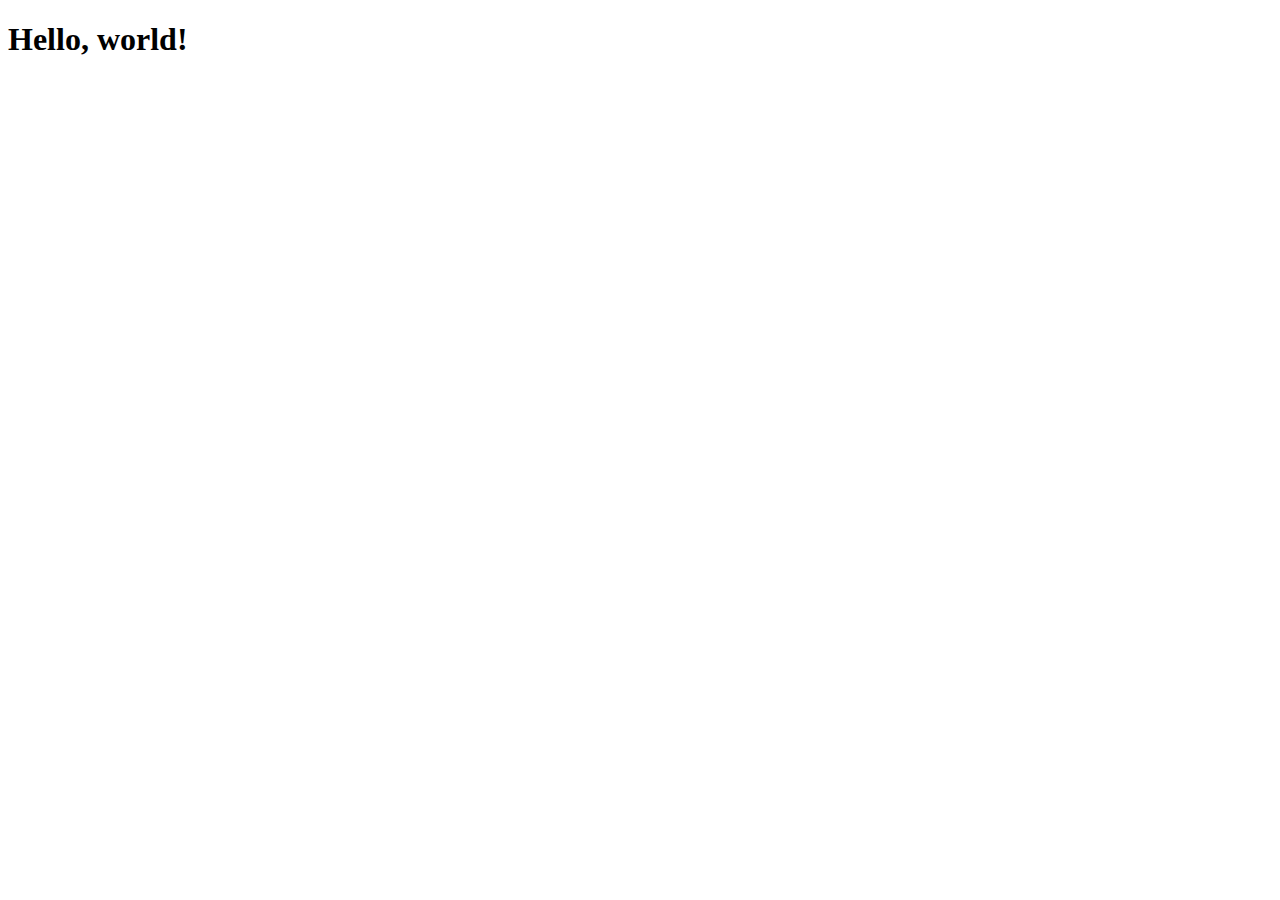
==== index.html @ 9fa7d1d2 "First Commit" ====
<!doctype html>
<html lang="en">
  <head>
    <!-- Required meta tags -->
    <meta charset="utf-8">
    <meta name="viewport" content="width=device-width, initial-scale=1">

    <!-- Bootstrap CSS -->
    <link href="https://cdn.jsdelivr.net/npm/bootstrap@5.1.3/dist/css/bootstrap.min.css" rel="stylesheet" integrity="sha384-1BmE4kWBq78iYhFldvKuhfTAU6auU8tT94WrHftjDbrCEXSU1oBoqyl2QvZ6jIW3" crossorigin="anonymous">

    <title>Hello, world!</title>
  </head>
  <body>
    <h1>Hello, world!</h1>

    <!-- Optional JavaScript; choose one of the two! -->

    <!-- Option 1: Bootstrap Bundle with Popper -->
    <script src="https://cdn.jsdelivr.net/npm/bootstrap@5.1.3/dist/js/bootstrap.bundle.min.js" integrity="sha384-ka7Sk0Gln4gmtz2MlQnikT1wXgYsOg+OMhuP+IlRH9sENBO0LRn5q+8nbTov4+1p" crossorigin="anonymous"></script>
  </body>
</html>
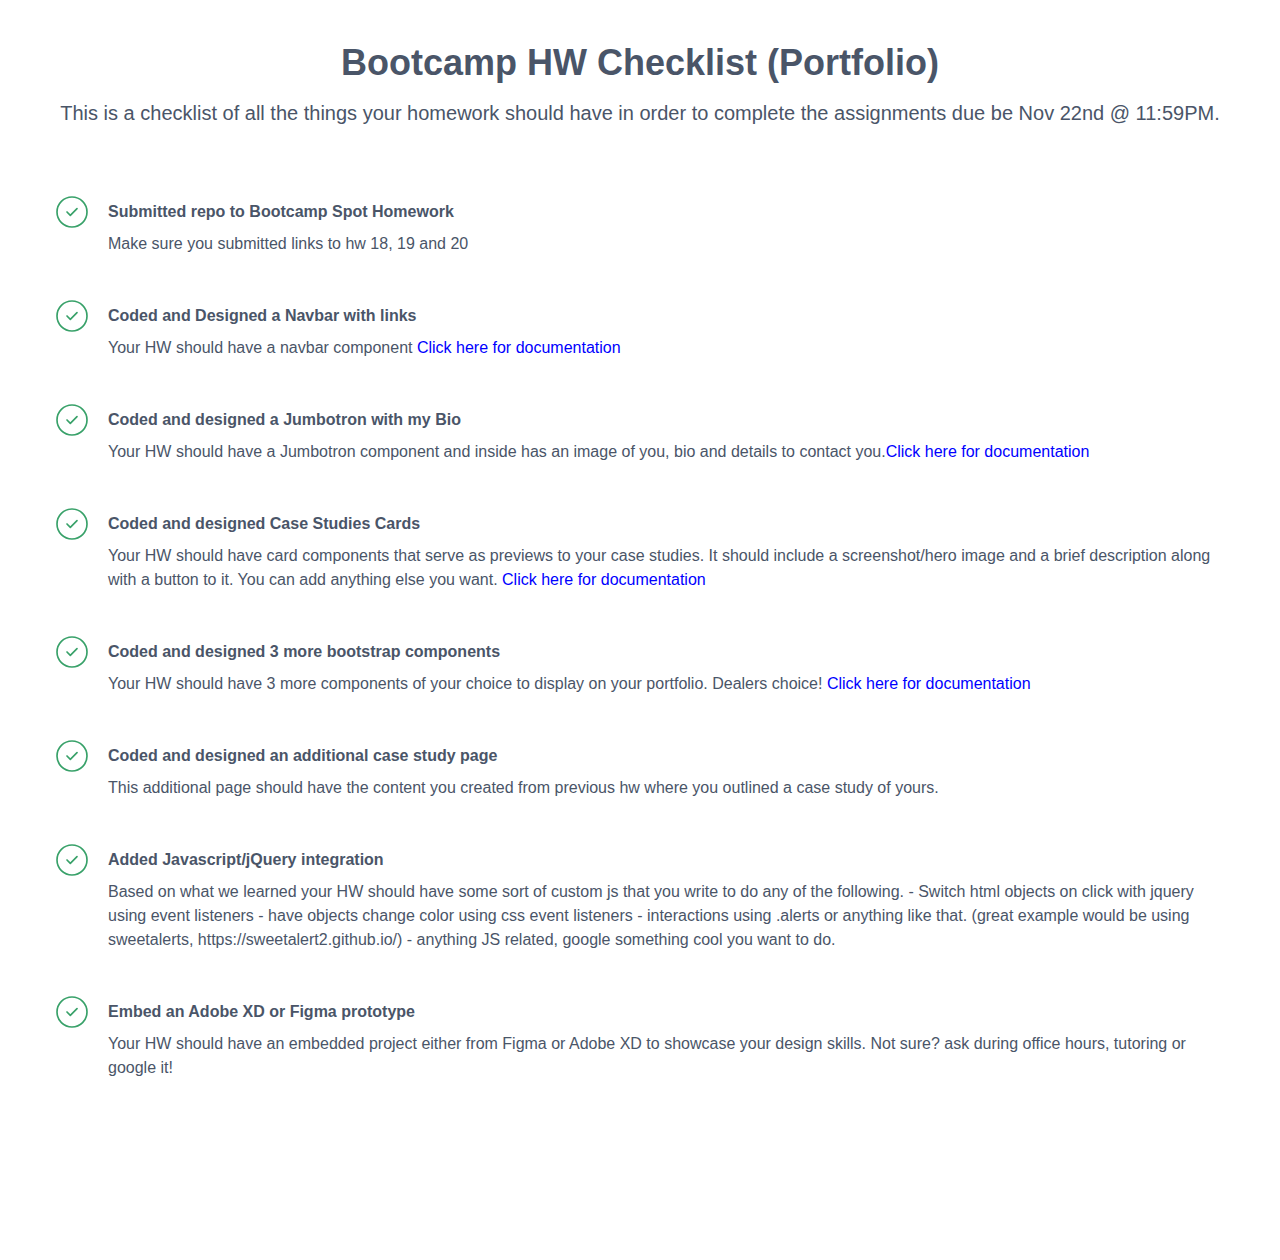
==== commit e6812a65: "added index for pages" ====
--- a/index.html
+++ b/index.html
@@ -1,21 +1,88 @@
-<!doctype html>
-<html lang="en">
-  <head>
-    <!-- Required meta tags -->
-    <meta charset="utf-8">
-    <meta name="viewport" content="width=device-width, initial-scale=1">
+<!DOCTYPE html>
+          <html lang="en">
+          <head>
+              <meta charset="utf-8">
+              <meta http-equiv="X-UA-Compatible" content="IE=edge">
+              <meta name="viewport" content="width=device-width, initial-scale=1">
 
-    <!-- Bootstrap CSS -->
-    <link href="https://cdn.jsdelivr.net/npm/bootstrap@5.1.3/dist/css/bootstrap.min.css" rel="stylesheet" integrity="sha384-1BmE4kWBq78iYhFldvKuhfTAU6auU8tT94WrHftjDbrCEXSU1oBoqyl2QvZ6jIW3" crossorigin="anonymous">
+              <title>Check List</title>
 
-    <title>Hello, world!</title>
-  </head>
-  <body>
-    <h1>Hello, world!</h1>
+              <!-- Styles -->
+              <style>
+              .custom-label input:checked+svg[data-v-4a88cc40],.custom-label input:checked+svg[data-v-7f64a58b],.custom-label input:checked+svg[data-v-179f8e9e],.custom-label input:checked+svg[data-v-69152ee1]{display:block!important}html{height:100%}body{min-height:100%;padding:0;position:relative}body:after{content:"";display:block}#app{font-family:Avenir,Helvetica,Arial,sans-serif;-webkit-font-smoothing:antialiased;-moz-osx-font-smoothing:grayscale;color:#2c3e50}.moving-card{opacity:.5;background:#f7fafc;border:1px solid #4299e1}.toggle__dot{top:-.25rem;left:-.25rem;transition:all .3s ease-in-out}input:checked~.toggle__dot{transform:translateX(100%);background-color:#47bb78}
 
-    <!-- Optional JavaScript; choose one of the two! -->
+/*! normalize.css v8.0.1 | MIT License | github.com/necolas/normalize.css */html{line-height:1.15;-webkit-text-size-adjust:100%}body{margin:0}a{background-color:transparent}strong{font-weight:bolder}button,input,textarea{font-family:inherit;font-size:100%;line-height:1.15;margin:0}button,input{overflow:visible}button{text-transform:none}[type=button],button{-webkit-appearance:button}[type=button]::-moz-focus-inner,button::-moz-focus-inner{border-style:none;padding:0}[type=button]:-moz-focusring,button:-moz-focusring{outline:1px dotted ButtonText}textarea{overflow:auto}[type=checkbox]{box-sizing:border-box;padding:0}[hidden],template{display:none}p{margin:0}button{background-color:transparent;background-image:none;padding:0}button:focus{outline:1px dotted;outline:5px auto -webkit-focus-ring-color}ul{list-style:none;margin:0;padding:0}html{font-family:system-ui,-apple-system,BlinkMacSystemFont,Segoe UI,Roboto,Helvetica Neue,Arial,Noto Sans,sans-serif,Apple Color Emoji,Segoe UI Emoji,Segoe UI Symbol,Noto Color Emoji;line-height:1.5}*,:after,:before{box-sizing:border-box;border-width:0;border-style:solid;border-color:#e2e8f0}textarea{resize:vertical}input::placeholder,textarea::placeholder{color:#a0aec0}button{cursor:pointer}a{color:inherit;text-decoration:inherit}button,input,textarea{padding:0;line-height:inherit;color:inherit}svg{display:block;vertical-align:middle}.container{width:100%}@media (min-width:640px){.container{max-width:640px}}@media (min-width:768px){.container{max-width:768px}}@media (min-width:1024px){.container{max-width:1024px}}@media (min-width:1280px){.container{max-width:1280px}}.bg-white{background-color:#fff}.bg-gray-100{background-color:#f7fafc}.bg-gray-400{background-color:#cbd5e0}.bg-red-100{background-color:#fff5f5}.bg-green-500{background-color:#48bb78}.hover\:bg-white:hover{background-color:#fff}.border-gray-400{border-color:#cbd5e0}.border-red-400{border-color:#fc8181}.border-green-500{border-color:#48bb78}.rounded-lg{border-radius:.5rem}.rounded-full{border-radius:9999px}.border-2{border-width:2px}.border{border-width:1px}.cursor-pointer{cursor:pointer}.cursor-move{cursor:move}.block{display:block}.inline-block{display:inline-block}.flex{display:flex}.hidden{display:none}.flex-col{flex-direction:column}.items-start{align-items:flex-start}.items-center{align-items:center}.self-start{align-self:flex-start}.self-center{align-self:center}.justify-end{justify-content:flex-end}.justify-center{justify-content:center}.justify-between{justify-content:space-between}.flex-1{flex:1 1 0%}.font-medium{font-weight:500}.font-semibold{font-weight:600}.h-4{height:1rem}.h-6{height:1.5rem}.h-screen{height:100vh}.text-sm{font-size:.875rem}.text-xl{font-size:1.25rem}.text-2xl{font-size:1.5rem}.text-3xl{font-size:1.875rem}.text-5xl{font-size:3rem}.leading-none{line-height:1}.m-1{margin:.25rem}.mx-1{margin-left:.25rem;margin-right:.25rem}.mx-2{margin-left:.5rem;margin-right:.5rem}.my-20{margin-top:5rem;margin-bottom:5rem}.mx-auto{margin-left:auto;margin-right:auto}.mt-0{margin-top:0}.mt-2{margin-top:.5rem}.mr-2{margin-right:.5rem}.mb-2{margin-bottom:.5rem}.ml-2{margin-left:.5rem}.mr-4{margin-right:1rem}.mt-5{margin-top:1.25rem}.mr-5{margin-right:1.25rem}.mb-5{margin-bottom:1.25rem}.ml-5{margin-left:1.25rem}.mb-6{margin-bottom:1.5rem}.mt-8{margin-top:2rem}.mb-8{margin-bottom:2rem}.mt-10{margin-top:2.5rem}.mt-20{margin-top:5rem}.-ml-1{margin-left:-.25rem}.p-1{padding:.25rem}.p-2{padding:.5rem}.p-3{padding:.75rem}.p-4{padding:1rem}.p-5{padding:1.25rem}.px-4{padding-left:1rem;padding-right:1rem}.py-5{padding-top:1.25rem;padding-bottom:1.25rem}.px-6{padding-left:1.5rem;padding-right:1.5rem}.pt-2{padding-top:.5rem}.pb-40{padding-bottom:10rem}.pointer-events-none{pointer-events:none}.absolute{position:absolute}.relative{position:relative}.bottom-0{bottom:0}.left-0{left:0}.shadow{box-shadow:0 1px 3px 0 rgba(0,0,0,.1),0 1px 2px 0 rgba(0,0,0,.06)}.shadow-inner{box-shadow:inset 0 2px 4px 0 rgba(0,0,0,.06)}.text-center{text-align:center}.text-white{color:#fff}.text-gray-500{color:#a0aec0}.text-gray-600{color:#718096}.text-gray-700{color:#4a5568}.text-red-400{color:#fc8181}.text-red-500{color:#f56565}.text-red-600{color:#e53e3e}.text-green-600{color:#38a169}.text-green-700{color:#2f855a}.hover\:text-green-500:hover{color:#48bb78}.underline{text-decoration:underline}.antialiased{-webkit-font-smoothing:antialiased;-moz-osx-font-smoothing:grayscale}.select-none{user-select:none}.w-4{width:1rem}.w-6{width:1.5rem}.w-8{width:2rem}.w-10{width:2.5rem}.w-full{width:100%}.transform{--transform-translate-x:0;--transform-translate-y:0;--transform-rotate:0;--transform-skew-x:0;--transform-skew-y:0;--transform-scale-x:1;--transform-scale-y:1;transform:translateX(var(--transform-translate-x)) translateY(var(--transform-translate-y)) rotate(var(--transform-rotate)) skewX(var(--transform-skew-x)) skewY(var(--transform-skew-y)) scaleX(var(--transform-scale-x)) scaleY(var(--transform-scale-y))}.transition{transition-property:background-color,border-color,color,fill,stroke,opacity,box-shadow,transform}.ease-in-out{transition-timing-function:cubic-bezier(.4,0,.2,1)}@media (min-width:768px){.md\:text-xl{font-size:1.25rem}.md\:text-4xl{font-size:2.25rem}.md\:mb-6{margin-bottom:1.5rem}.md\:px-8{padding-left:2rem;padding-right:2rem}}
+        #rootapp {
+                  font-family: Avenir, Helvetica, Arial, sans-serif;
+                  -webkit-font-smoothing: antialiased;
+                  -moz-osx-font-smoothing: grayscale;
+                  color: #2c3e50;
+                  line-height: 1.5;
+              }
+        </style>
+          </head>
+          <body class="antialiased leading-none">
+          <div id="rootapp">
+              <div class="container flex flex-col justify-between px-4 pb-40 mx-auto md:px-8">
+                  <div class="flex flex-col flex-1"><div data-v-60d9310b="" class="flex justify-between py-5 rounded-lg md:mb-6" style=""><div data-v-60d9310b="" class="flex flex-1 pt-2"><div data-v-60d9310b="" class="flex flex-col flex-1"><p data-v-60d9310b="" class="mt-2 text-2xl font-semibold text-center text-gray-700 md:text-4xl"> Bootcamp HW Checklist (Portfolio) </p><!----><div data-v-60d9310b="" class="mt-2 font-medium text-center text-gray-700 md:text-xl"> This is a checklist of all the things your homework should have in order to complete the assignments due be Nov 22nd @ 11:59PM. </div><!----></div></div></div><ul><li data-v-af826af0="" class="flex justify-between p-5 rounded-lg"><div data-v-af826af0="" class="flex flex-1"><svg data-v-af826af0="" fill="none" stroke-linecap="round" stroke-linejoin="round" stroke-width="1" stroke="currentColor" viewBox="0 0 24 24" onclick="change2Inactive(this)" class="self-start w-10 mr-4 text-green-600 cursor-pointer"> &gt; <path data-v-af826af0="" d="M9 12l2 2 4-4m6 2a9 9 0 11-18 0 9 9 0 0118 0z"></path></svg><svg data-v-af826af0="" viewBox="0 0 20 20" fill="currentColor" onclick="change2Active(this)" class="self-start w-10 mr-4 text-green-600 cursor-pointer hidden" > &gt; <path data-v-af826af0="" fill-rule="evenodd" d="M10 18a8 8 0 100-16 8 8 0 000 16zm3.707-9.293a1 1 0 00-1.414-1.414L9 10.586 7.707 9.293a1 1 0 00-1.414 1.414l2 2a1 1 0 001.414 0l4-4z" clip-rule="evenodd"></path></svg><div data-v-af826af0="" class="flex flex-col flex-1"><p data-v-af826af0="" class="mt-2 font-semibold text-gray-700"> Submitted repo to Bootcamp Spot Homework </p><div data-v-af826af0="" class="mt-2 text-gray-700">Make sure you submitted links to hw 18, 19 and 20</div></div></div></li><li data-v-af826af0="" class="flex justify-between p-5 rounded-lg"><div data-v-af826af0="" class="flex flex-1"><svg data-v-af826af0="" fill="none" stroke-linecap="round" stroke-linejoin="round" stroke-width="1" stroke="currentColor" viewBox="0 0 24 24" onclick="change2Inactive(this)" class="self-start w-10 mr-4 text-green-600 cursor-pointer"> &gt; <path data-v-af826af0="" d="M9 12l2 2 4-4m6 2a9 9 0 11-18 0 9 9 0 0118 0z"></path></svg><svg data-v-af826af0="" viewBox="0 0 20 20" fill="currentColor" onclick="change2Active(this)" class="self-start w-10 mr-4 text-green-600 cursor-pointer hidden" > &gt; <path data-v-af826af0="" fill-rule="evenodd" d="M10 18a8 8 0 100-16 8 8 0 000 16zm3.707-9.293a1 1 0 00-1.414-1.414L9 10.586 7.707 9.293a1 1 0 00-1.414 1.414l2 2a1 1 0 001.414 0l4-4z" clip-rule="evenodd"></path></svg><div data-v-af826af0="" class="flex flex-col flex-1"><p data-v-af826af0="" class="mt-2 font-semibold text-gray-700"> Coded and Designed a Navbar with links </p><div data-v-af826af0="" class="mt-2 text-gray-700">Your HW should have a navbar component 
+<a style="color: blue;" href="https://getbootstrap.com/docs/5.1/components/navbar/">Click here for documentation</a></div></div></div></li><li data-v-af826af0="" class="flex justify-between p-5 rounded-lg"><div data-v-af826af0="" class="flex flex-1"><svg data-v-af826af0="" fill="none" stroke-linecap="round" stroke-linejoin="round" stroke-width="1" stroke="currentColor" viewBox="0 0 24 24" onclick="change2Inactive(this)" class="self-start w-10 mr-4 text-green-600 cursor-pointer"> &gt; <path data-v-af826af0="" d="M9 12l2 2 4-4m6 2a9 9 0 11-18 0 9 9 0 0118 0z"></path></svg><svg data-v-af826af0="" viewBox="0 0 20 20" fill="currentColor" onclick="change2Active(this)" class="self-start w-10 mr-4 text-green-600 cursor-pointer hidden" > &gt; <path data-v-af826af0="" fill-rule="evenodd" d="M10 18a8 8 0 100-16 8 8 0 000 16zm3.707-9.293a1 1 0 00-1.414-1.414L9 10.586 7.707 9.293a1 1 0 00-1.414 1.414l2 2a1 1 0 001.414 0l4-4z" clip-rule="evenodd"></path></svg><div data-v-af826af0="" class="flex flex-col flex-1"><p data-v-af826af0="" class="mt-2 font-semibold text-gray-700"> Coded and designed a Jumbotron with my Bio </p><div data-v-af826af0="" class="mt-2 text-gray-700">Your HW should have a Jumbotron component and inside has an image of you, bio and details to contact you.<a style="color: blue;" href="https://www.w3schools.com/bootstrap5/bootstrap_jumbotron.php">Click here for documentation</a> </div></div></div></li><li data-v-af826af0="" class="flex justify-between p-5 rounded-lg"><div data-v-af826af0="" class="flex flex-1"><svg data-v-af826af0="" fill="none" stroke-linecap="round" stroke-linejoin="round" stroke-width="1" stroke="currentColor" viewBox="0 0 24 24" onclick="change2Inactive(this)" class="self-start w-10 mr-4 text-green-600 cursor-pointer"> &gt; <path data-v-af826af0="" d="M9 12l2 2 4-4m6 2a9 9 0 11-18 0 9 9 0 0118 0z"></path></svg><svg data-v-af826af0="" viewBox="0 0 20 20" fill="currentColor" onclick="change2Active(this)" class="self-start w-10 mr-4 text-green-600 cursor-pointer hidden" > &gt; <path data-v-af826af0="" fill-rule="evenodd" d="M10 18a8 8 0 100-16 8 8 0 000 16zm3.707-9.293a1 1 0 00-1.414-1.414L9 10.586 7.707 9.293a1 1 0 00-1.414 1.414l2 2a1 1 0 001.414 0l4-4z" clip-rule="evenodd"></path></svg><div data-v-af826af0="" class="flex flex-col flex-1"><p data-v-af826af0="" class="mt-2 font-semibold text-gray-700"> Coded and designed Case Studies Cards </p><div data-v-af826af0="" class="mt-2 text-gray-700">Your HW should have card components that serve as previews to your case studies. It should include a screenshot/hero image and a brief description along with a button to it. You can add anything else you want. <a style="color: blue;" href="https://getbootstrap.com/docs/5.1/components/card/navbar/">Click here for documentation</a></div></div></div></li><li data-v-af826af0="" class="flex justify-between p-5 rounded-lg"><div data-v-af826af0="" class="flex flex-1"><svg data-v-af826af0="" fill="none" stroke-linecap="round" stroke-linejoin="round" stroke-width="1" stroke="currentColor" viewBox="0 0 24 24" onclick="change2Inactive(this)" class="self-start w-10 mr-4 text-green-600 cursor-pointer"> &gt; <path data-v-af826af0="" d="M9 12l2 2 4-4m6 2a9 9 0 11-18 0 9 9 0 0118 0z"></path></svg><svg data-v-af826af0="" viewBox="0 0 20 20" fill="currentColor" onclick="change2Active(this)" class="self-start w-10 mr-4 text-green-600 cursor-pointer hidden" > &gt; <path data-v-af826af0="" fill-rule="evenodd" d="M10 18a8 8 0 100-16 8 8 0 000 16zm3.707-9.293a1 1 0 00-1.414-1.414L9 10.586 7.707 9.293a1 1 0 00-1.414 1.414l2 2a1 1 0 001.414 0l4-4z" clip-rule="evenodd"></path></svg><div data-v-af826af0="" class="flex flex-col flex-1"><p data-v-af826af0="" class="mt-2 font-semibold text-gray-700"> Coded and designed 3 more bootstrap components </p><div data-v-af826af0="" class="mt-2 text-gray-700">Your HW should have 3 more components of your choice to display on your portfolio. Dealers choice! <a style="color: blue;" href="https://getbootstrap.com/docs/5.1/getting-started/introduction/">Click here for documentation</a></div></div></div></li><li data-v-af826af0="" class="flex justify-between p-5 rounded-lg"><div data-v-af826af0="" class="flex flex-1"><svg data-v-af826af0="" fill="none" stroke-linecap="round" stroke-linejoin="round" stroke-width="1" stroke="currentColor" viewBox="0 0 24 24" onclick="change2Inactive(this)" class="self-start w-10 mr-4 text-green-600 cursor-pointer"> &gt; <path data-v-af826af0="" d="M9 12l2 2 4-4m6 2a9 9 0 11-18 0 9 9 0 0118 0z"></path></svg><svg data-v-af826af0="" viewBox="0 0 20 20" fill="currentColor" onclick="change2Active(this)" class="self-start w-10 mr-4 text-green-600 cursor-pointer hidden" > &gt; <path data-v-af826af0="" fill-rule="evenodd" d="M10 18a8 8 0 100-16 8 8 0 000 16zm3.707-9.293a1 1 0 00-1.414-1.414L9 10.586 7.707 9.293a1 1 0 00-1.414 1.414l2 2a1 1 0 001.414 0l4-4z" clip-rule="evenodd"></path></svg><div data-v-af826af0="" class="flex flex-col flex-1"><p data-v-af826af0="" class="mt-2 font-semibold text-gray-700"> Coded and designed an additional case study page </p><div data-v-af826af0="" class="mt-2 text-gray-700">This additional page should have the content you created from previous hw where you outlined a case study of yours.</div></div></div></li><li data-v-af826af0="" class="flex justify-between p-5 rounded-lg"><div data-v-af826af0="" class="flex flex-1"><svg data-v-af826af0="" fill="none" stroke-linecap="round" stroke-linejoin="round" stroke-width="1" stroke="currentColor" viewBox="0 0 24 24" onclick="change2Inactive(this)" class="self-start w-10 mr-4 text-green-600 cursor-pointer"> &gt; <path data-v-af826af0="" d="M9 12l2 2 4-4m6 2a9 9 0 11-18 0 9 9 0 0118 0z"></path></svg><svg data-v-af826af0="" viewBox="0 0 20 20" fill="currentColor" onclick="change2Active(this)" class="self-start w-10 mr-4 text-green-600 cursor-pointer hidden" > &gt; <path data-v-af826af0="" fill-rule="evenodd" d="M10 18a8 8 0 100-16 8 8 0 000 16zm3.707-9.293a1 1 0 00-1.414-1.414L9 10.586 7.707 9.293a1 1 0 00-1.414 1.414l2 2a1 1 0 001.414 0l4-4z" clip-rule="evenodd"></path></svg><div data-v-af826af0="" class="flex flex-col flex-1"><p data-v-af826af0="" class="mt-2 font-semibold text-gray-700"> Added Javascript/jQuery integration </p><div data-v-af826af0="" class="mt-2 text-gray-700">Based on what we learned your HW should have some sort of custom js that you write to do any of the following.
+- Switch html objects on click with jquery using event listeners
+- have objects change color using css event listeners
+- interactions using .alerts or anything like that. (great example would be using sweetalerts, https://sweetalert2.github.io/) 
+- anything JS related, google something cool you want to do.</div></div></div></li><li data-v-af826af0="" class="flex justify-between p-5 rounded-lg"><div data-v-af826af0="" class="flex flex-1"><svg data-v-af826af0="" fill="none" stroke-linecap="round" stroke-linejoin="round" stroke-width="1" stroke="currentColor" viewBox="0 0 24 24" onclick="change2Inactive(this)" class="self-start w-10 mr-4 text-green-600 cursor-pointer"> &gt; <path data-v-af826af0="" d="M9 12l2 2 4-4m6 2a9 9 0 11-18 0 9 9 0 0118 0z"></path></svg><svg data-v-af826af0="" viewBox="0 0 20 20" fill="currentColor" onclick="change2Active(this)" class="self-start w-10 mr-4 text-green-600 cursor-pointer hidden" > &gt; <path data-v-af826af0="" fill-rule="evenodd" d="M10 18a8 8 0 100-16 8 8 0 000 16zm3.707-9.293a1 1 0 00-1.414-1.414L9 10.586 7.707 9.293a1 1 0 00-1.414 1.414l2 2a1 1 0 001.414 0l4-4z" clip-rule="evenodd"></path></svg><div data-v-af826af0="" class="flex flex-col flex-1"><p data-v-af826af0="" class="mt-2 font-semibold text-gray-700"> Embed an Adobe XD or Figma prototype </p><div data-v-af826af0="" class="mt-2 text-gray-700">Your HW should have an embedded project either from Figma or Adobe XD to showcase your design skills. Not sure? ask during office hours, tutoring or google it!</div></div></div></li></ul></div></div>
 
-    <!-- Option 1: Bootstrap Bundle with Popper -->
-    <script src="https://cdn.jsdelivr.net/npm/bootstrap@5.1.3/dist/js/bootstrap.bundle.min.js" integrity="sha384-ka7Sk0Gln4gmtz2MlQnikT1wXgYsOg+OMhuP+IlRH9sENBO0LRn5q+8nbTov4+1p" crossorigin="anonymous"></script>
-  </body>
-</html>+</div><script> var id='0e349b15-1000-40f9-8ff4-12908e0bbd28';
+        function change2Inactive(el) {
+            el.classList.add("hidden");
+            el = el.nextElementSibling;
+            el.classList.remove("hidden");
+            saveState();
+        }
+
+        function change2Active(el) {
+            el.classList.add("hidden");
+            el = el.previousElementSibling;
+            el.classList.remove("hidden");
+            saveState();
+        }
+
+        function saveState() {
+            var states = [];
+            var list = document.getElementsByTagName("svg");
+            var list = Array.prototype.slice.call(list);
+            list.forEach((el) => {
+                states.push(el.classList.contains("hidden"));
+            });
+            localStorage.setItem(id, JSON.stringify(states));
+        }
+
+        function readState() {
+            var states = JSON.parse(localStorage.getItem(id));
+            if (states) {
+                var list = document.getElementsByTagName("svg");
+                var list = Array.prototype.slice.call(list);
+                var cnt = 0;
+                list.forEach((el) => {
+                    if (states[cnt]) el.classList.add("hidden");
+                    else el.classList.remove("hidden");
+                    cnt++;
+                });
+            }
+        }
+
+        function changeState(el) {
+            id = el;
+            var list = document.getElementsByTagName("svg");
+            var list = Array.prototype.slice.call(list);
+            list.forEach((el) => {
+                if (el.dataset.id == id) {
+                    el.classList.add("hidden");
+                    el = document.querySelectorAll("[data-id-" + id + "]");
+                    el[0].classList.remove("hidden");
+                }
+            });
+        }
+        window.addEventListener("DOMContentLoaded", (event) => {
+            readState();
+        });
+      </script></body></html>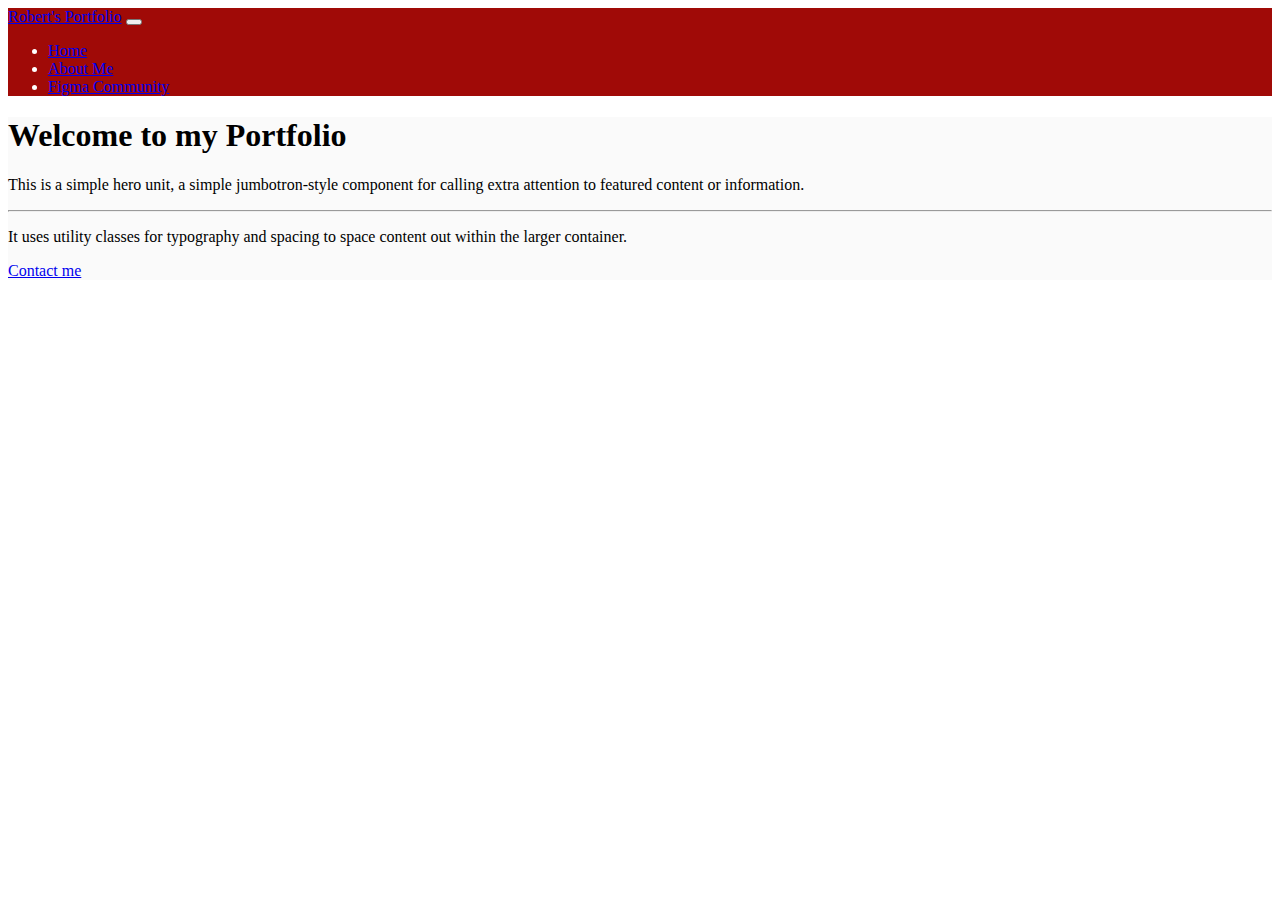
==== commit f0c807c3: "loom demonstration" ====
--- a/index.html
+++ b/index.html
@@ -1,88 +1,60 @@
-<!DOCTYPE html>
-          <html lang="en">
-          <head>
-              <meta charset="utf-8">
-              <meta http-equiv="X-UA-Compatible" content="IE=edge">
-              <meta name="viewport" content="width=device-width, initial-scale=1">
+<!doctype html>
+<html lang="en">
+  <head>
+    <!-- Required meta tags -->
+    <meta charset="utf-8">
+    <meta name="viewport" content="width=device-width, initial-scale=1">
 
-              <title>Check List</title>
+    <!-- Bootstrap CSS -->
+    <link href="https://cdn.jsdelivr.net/npm/bootstrap@5.1.3/dist/css/bootstrap.min.css" rel="stylesheet" integrity="sha384-1BmE4kWBq78iYhFldvKuhfTAU6auU8tT94WrHftjDbrCEXSU1oBoqyl2QvZ6jIW3" crossorigin="anonymous">
+    <link rel="stylesheet" href="css/styles.css">
+  
 
-              <!-- Styles -->
-              <style>
-              .custom-label input:checked+svg[data-v-4a88cc40],.custom-label input:checked+svg[data-v-7f64a58b],.custom-label input:checked+svg[data-v-179f8e9e],.custom-label input:checked+svg[data-v-69152ee1]{display:block!important}html{height:100%}body{min-height:100%;padding:0;position:relative}body:after{content:"";display:block}#app{font-family:Avenir,Helvetica,Arial,sans-serif;-webkit-font-smoothing:antialiased;-moz-osx-font-smoothing:grayscale;color:#2c3e50}.moving-card{opacity:.5;background:#f7fafc;border:1px solid #4299e1}.toggle__dot{top:-.25rem;left:-.25rem;transition:all .3s ease-in-out}input:checked~.toggle__dot{transform:translateX(100%);background-color:#47bb78}
+    <title>Roberts Portfolio</title>
+  </head>
+  <body>
+    <nav class="navbar navbar-expand-lg navbar-light" style="background-color: #a00a07; color: white;">
+      <div class="container-fluid">
+        <a class="navbar-brand" href="#">Robert's Portfolio</a>
+        <button class="navbar-toggler" type="button" data-bs-toggle="collapse" data-bs-target="#navbarSupportedContent" aria-controls="navbarSupportedContent" aria-expanded="false" aria-label="Toggle navigation">
+          <span class="navbar-toggler-icon"></span>
+        </button>
+        <div class="collapse navbar-collapse" id="navbarSupportedContent">
+          <ul class="navbar-nav me-auto mb-2 mb-lg-0">
+            <li class="nav-item">
+              <a class="nav-link active" aria-current="page" href="#">Home</a>
+            </li>
+            <li class="nav-item">
+              <a class="nav-link" aria-current="page" href="#">About Me</a>
+            </li>
+            <li class="nav-item">
+              <a class="nav-link" href="#">Figma Community</a>
+            </li>
+         
+          </ul>
+        
+        </div>
+      </div>
+    </nav>
 
-/*! normalize.css v8.0.1 | MIT License | github.com/necolas/normalize.css */html{line-height:1.15;-webkit-text-size-adjust:100%}body{margin:0}a{background-color:transparent}strong{font-weight:bolder}button,input,textarea{font-family:inherit;font-size:100%;line-height:1.15;margin:0}button,input{overflow:visible}button{text-transform:none}[type=button],button{-webkit-appearance:button}[type=button]::-moz-focus-inner,button::-moz-focus-inner{border-style:none;padding:0}[type=button]:-moz-focusring,button:-moz-focusring{outline:1px dotted ButtonText}textarea{overflow:auto}[type=checkbox]{box-sizing:border-box;padding:0}[hidden],template{display:none}p{margin:0}button{background-color:transparent;background-image:none;padding:0}button:focus{outline:1px dotted;outline:5px auto -webkit-focus-ring-color}ul{list-style:none;margin:0;padding:0}html{font-family:system-ui,-apple-system,BlinkMacSystemFont,Segoe UI,Roboto,Helvetica Neue,Arial,Noto Sans,sans-serif,Apple Color Emoji,Segoe UI Emoji,Segoe UI Symbol,Noto Color Emoji;line-height:1.5}*,:after,:before{box-sizing:border-box;border-width:0;border-style:solid;border-color:#e2e8f0}textarea{resize:vertical}input::placeholder,textarea::placeholder{color:#a0aec0}button{cursor:pointer}a{color:inherit;text-decoration:inherit}button,input,textarea{padding:0;line-height:inherit;color:inherit}svg{display:block;vertical-align:middle}.container{width:100%}@media (min-width:640px){.container{max-width:640px}}@media (min-width:768px){.container{max-width:768px}}@media (min-width:1024px){.container{max-width:1024px}}@media (min-width:1280px){.container{max-width:1280px}}.bg-white{background-color:#fff}.bg-gray-100{background-color:#f7fafc}.bg-gray-400{background-color:#cbd5e0}.bg-red-100{background-color:#fff5f5}.bg-green-500{background-color:#48bb78}.hover\:bg-white:hover{background-color:#fff}.border-gray-400{border-color:#cbd5e0}.border-red-400{border-color:#fc8181}.border-green-500{border-color:#48bb78}.rounded-lg{border-radius:.5rem}.rounded-full{border-radius:9999px}.border-2{border-width:2px}.border{border-width:1px}.cursor-pointer{cursor:pointer}.cursor-move{cursor:move}.block{display:block}.inline-block{display:inline-block}.flex{display:flex}.hidden{display:none}.flex-col{flex-direction:column}.items-start{align-items:flex-start}.items-center{align-items:center}.self-start{align-self:flex-start}.self-center{align-self:center}.justify-end{justify-content:flex-end}.justify-center{justify-content:center}.justify-between{justify-content:space-between}.flex-1{flex:1 1 0%}.font-medium{font-weight:500}.font-semibold{font-weight:600}.h-4{height:1rem}.h-6{height:1.5rem}.h-screen{height:100vh}.text-sm{font-size:.875rem}.text-xl{font-size:1.25rem}.text-2xl{font-size:1.5rem}.text-3xl{font-size:1.875rem}.text-5xl{font-size:3rem}.leading-none{line-height:1}.m-1{margin:.25rem}.mx-1{margin-left:.25rem;margin-right:.25rem}.mx-2{margin-left:.5rem;margin-right:.5rem}.my-20{margin-top:5rem;margin-bottom:5rem}.mx-auto{margin-left:auto;margin-right:auto}.mt-0{margin-top:0}.mt-2{margin-top:.5rem}.mr-2{margin-right:.5rem}.mb-2{margin-bottom:.5rem}.ml-2{margin-left:.5rem}.mr-4{margin-right:1rem}.mt-5{margin-top:1.25rem}.mr-5{margin-right:1.25rem}.mb-5{margin-bottom:1.25rem}.ml-5{margin-left:1.25rem}.mb-6{margin-bottom:1.5rem}.mt-8{margin-top:2rem}.mb-8{margin-bottom:2rem}.mt-10{margin-top:2.5rem}.mt-20{margin-top:5rem}.-ml-1{margin-left:-.25rem}.p-1{padding:.25rem}.p-2{padding:.5rem}.p-3{padding:.75rem}.p-4{padding:1rem}.p-5{padding:1.25rem}.px-4{padding-left:1rem;padding-right:1rem}.py-5{padding-top:1.25rem;padding-bottom:1.25rem}.px-6{padding-left:1.5rem;padding-right:1.5rem}.pt-2{padding-top:.5rem}.pb-40{padding-bottom:10rem}.pointer-events-none{pointer-events:none}.absolute{position:absolute}.relative{position:relative}.bottom-0{bottom:0}.left-0{left:0}.shadow{box-shadow:0 1px 3px 0 rgba(0,0,0,.1),0 1px 2px 0 rgba(0,0,0,.06)}.shadow-inner{box-shadow:inset 0 2px 4px 0 rgba(0,0,0,.06)}.text-center{text-align:center}.text-white{color:#fff}.text-gray-500{color:#a0aec0}.text-gray-600{color:#718096}.text-gray-700{color:#4a5568}.text-red-400{color:#fc8181}.text-red-500{color:#f56565}.text-red-600{color:#e53e3e}.text-green-600{color:#38a169}.text-green-700{color:#2f855a}.hover\:text-green-500:hover{color:#48bb78}.underline{text-decoration:underline}.antialiased{-webkit-font-smoothing:antialiased;-moz-osx-font-smoothing:grayscale}.select-none{user-select:none}.w-4{width:1rem}.w-6{width:1.5rem}.w-8{width:2rem}.w-10{width:2.5rem}.w-full{width:100%}.transform{--transform-translate-x:0;--transform-translate-y:0;--transform-rotate:0;--transform-skew-x:0;--transform-skew-y:0;--transform-scale-x:1;--transform-scale-y:1;transform:translateX(var(--transform-translate-x)) translateY(var(--transform-translate-y)) rotate(var(--transform-rotate)) skewX(var(--transform-skew-x)) skewY(var(--transform-skew-y)) scaleX(var(--transform-scale-x)) scaleY(var(--transform-scale-y))}.transition{transition-property:background-color,border-color,color,fill,stroke,opacity,box-shadow,transform}.ease-in-out{transition-timing-function:cubic-bezier(.4,0,.2,1)}@media (min-width:768px){.md\:text-xl{font-size:1.25rem}.md\:text-4xl{font-size:2.25rem}.md\:mb-6{margin-bottom:1.5rem}.md\:px-8{padding-left:2rem;padding-right:2rem}}
-        #rootapp {
-                  font-family: Avenir, Helvetica, Arial, sans-serif;
-                  -webkit-font-smoothing: antialiased;
-                  -moz-osx-font-smoothing: grayscale;
-                  color: #2c3e50;
-                  line-height: 1.5;
-              }
-        </style>
-          </head>
-          <body class="antialiased leading-none">
-          <div id="rootapp">
-              <div class="container flex flex-col justify-between px-4 pb-40 mx-auto md:px-8">
-                  <div class="flex flex-col flex-1"><div data-v-60d9310b="" class="flex justify-between py-5 rounded-lg md:mb-6" style=""><div data-v-60d9310b="" class="flex flex-1 pt-2"><div data-v-60d9310b="" class="flex flex-col flex-1"><p data-v-60d9310b="" class="mt-2 text-2xl font-semibold text-center text-gray-700 md:text-4xl"> Bootcamp HW Checklist (Portfolio) </p><!----><div data-v-60d9310b="" class="mt-2 font-medium text-center text-gray-700 md:text-xl"> This is a checklist of all the things your homework should have in order to complete the assignments due be Nov 22nd @ 11:59PM. </div><!----></div></div></div><ul><li data-v-af826af0="" class="flex justify-between p-5 rounded-lg"><div data-v-af826af0="" class="flex flex-1"><svg data-v-af826af0="" fill="none" stroke-linecap="round" stroke-linejoin="round" stroke-width="1" stroke="currentColor" viewBox="0 0 24 24" onclick="change2Inactive(this)" class="self-start w-10 mr-4 text-green-600 cursor-pointer"> &gt; <path data-v-af826af0="" d="M9 12l2 2 4-4m6 2a9 9 0 11-18 0 9 9 0 0118 0z"></path></svg><svg data-v-af826af0="" viewBox="0 0 20 20" fill="currentColor" onclick="change2Active(this)" class="self-start w-10 mr-4 text-green-600 cursor-pointer hidden" > &gt; <path data-v-af826af0="" fill-rule="evenodd" d="M10 18a8 8 0 100-16 8 8 0 000 16zm3.707-9.293a1 1 0 00-1.414-1.414L9 10.586 7.707 9.293a1 1 0 00-1.414 1.414l2 2a1 1 0 001.414 0l4-4z" clip-rule="evenodd"></path></svg><div data-v-af826af0="" class="flex flex-col flex-1"><p data-v-af826af0="" class="mt-2 font-semibold text-gray-700"> Submitted repo to Bootcamp Spot Homework </p><div data-v-af826af0="" class="mt-2 text-gray-700">Make sure you submitted links to hw 18, 19 and 20</div></div></div></li><li data-v-af826af0="" class="flex justify-between p-5 rounded-lg"><div data-v-af826af0="" class="flex flex-1"><svg data-v-af826af0="" fill="none" stroke-linecap="round" stroke-linejoin="round" stroke-width="1" stroke="currentColor" viewBox="0 0 24 24" onclick="change2Inactive(this)" class="self-start w-10 mr-4 text-green-600 cursor-pointer"> &gt; <path data-v-af826af0="" d="M9 12l2 2 4-4m6 2a9 9 0 11-18 0 9 9 0 0118 0z"></path></svg><svg data-v-af826af0="" viewBox="0 0 20 20" fill="currentColor" onclick="change2Active(this)" class="self-start w-10 mr-4 text-green-600 cursor-pointer hidden" > &gt; <path data-v-af826af0="" fill-rule="evenodd" d="M10 18a8 8 0 100-16 8 8 0 000 16zm3.707-9.293a1 1 0 00-1.414-1.414L9 10.586 7.707 9.293a1 1 0 00-1.414 1.414l2 2a1 1 0 001.414 0l4-4z" clip-rule="evenodd"></path></svg><div data-v-af826af0="" class="flex flex-col flex-1"><p data-v-af826af0="" class="mt-2 font-semibold text-gray-700"> Coded and Designed a Navbar with links </p><div data-v-af826af0="" class="mt-2 text-gray-700">Your HW should have a navbar component 
-<a style="color: blue;" href="https://getbootstrap.com/docs/5.1/components/navbar/">Click here for documentation</a></div></div></div></li><li data-v-af826af0="" class="flex justify-between p-5 rounded-lg"><div data-v-af826af0="" class="flex flex-1"><svg data-v-af826af0="" fill="none" stroke-linecap="round" stroke-linejoin="round" stroke-width="1" stroke="currentColor" viewBox="0 0 24 24" onclick="change2Inactive(this)" class="self-start w-10 mr-4 text-green-600 cursor-pointer"> &gt; <path data-v-af826af0="" d="M9 12l2 2 4-4m6 2a9 9 0 11-18 0 9 9 0 0118 0z"></path></svg><svg data-v-af826af0="" viewBox="0 0 20 20" fill="currentColor" onclick="change2Active(this)" class="self-start w-10 mr-4 text-green-600 cursor-pointer hidden" > &gt; <path data-v-af826af0="" fill-rule="evenodd" d="M10 18a8 8 0 100-16 8 8 0 000 16zm3.707-9.293a1 1 0 00-1.414-1.414L9 10.586 7.707 9.293a1 1 0 00-1.414 1.414l2 2a1 1 0 001.414 0l4-4z" clip-rule="evenodd"></path></svg><div data-v-af826af0="" class="flex flex-col flex-1"><p data-v-af826af0="" class="mt-2 font-semibold text-gray-700"> Coded and designed a Jumbotron with my Bio </p><div data-v-af826af0="" class="mt-2 text-gray-700">Your HW should have a Jumbotron component and inside has an image of you, bio and details to contact you.<a style="color: blue;" href="https://www.w3schools.com/bootstrap5/bootstrap_jumbotron.php">Click here for documentation</a> </div></div></div></li><li data-v-af826af0="" class="flex justify-between p-5 rounded-lg"><div data-v-af826af0="" class="flex flex-1"><svg data-v-af826af0="" fill="none" stroke-linecap="round" stroke-linejoin="round" stroke-width="1" stroke="currentColor" viewBox="0 0 24 24" onclick="change2Inactive(this)" class="self-start w-10 mr-4 text-green-600 cursor-pointer"> &gt; <path data-v-af826af0="" d="M9 12l2 2 4-4m6 2a9 9 0 11-18 0 9 9 0 0118 0z"></path></svg><svg data-v-af826af0="" viewBox="0 0 20 20" fill="currentColor" onclick="change2Active(this)" class="self-start w-10 mr-4 text-green-600 cursor-pointer hidden" > &gt; <path data-v-af826af0="" fill-rule="evenodd" d="M10 18a8 8 0 100-16 8 8 0 000 16zm3.707-9.293a1 1 0 00-1.414-1.414L9 10.586 7.707 9.293a1 1 0 00-1.414 1.414l2 2a1 1 0 001.414 0l4-4z" clip-rule="evenodd"></path></svg><div data-v-af826af0="" class="flex flex-col flex-1"><p data-v-af826af0="" class="mt-2 font-semibold text-gray-700"> Coded and designed Case Studies Cards </p><div data-v-af826af0="" class="mt-2 text-gray-700">Your HW should have card components that serve as previews to your case studies. It should include a screenshot/hero image and a brief description along with a button to it. You can add anything else you want. <a style="color: blue;" href="https://getbootstrap.com/docs/5.1/components/card/navbar/">Click here for documentation</a></div></div></div></li><li data-v-af826af0="" class="flex justify-between p-5 rounded-lg"><div data-v-af826af0="" class="flex flex-1"><svg data-v-af826af0="" fill="none" stroke-linecap="round" stroke-linejoin="round" stroke-width="1" stroke="currentColor" viewBox="0 0 24 24" onclick="change2Inactive(this)" class="self-start w-10 mr-4 text-green-600 cursor-pointer"> &gt; <path data-v-af826af0="" d="M9 12l2 2 4-4m6 2a9 9 0 11-18 0 9 9 0 0118 0z"></path></svg><svg data-v-af826af0="" viewBox="0 0 20 20" fill="currentColor" onclick="change2Active(this)" class="self-start w-10 mr-4 text-green-600 cursor-pointer hidden" > &gt; <path data-v-af826af0="" fill-rule="evenodd" d="M10 18a8 8 0 100-16 8 8 0 000 16zm3.707-9.293a1 1 0 00-1.414-1.414L9 10.586 7.707 9.293a1 1 0 00-1.414 1.414l2 2a1 1 0 001.414 0l4-4z" clip-rule="evenodd"></path></svg><div data-v-af826af0="" class="flex flex-col flex-1"><p data-v-af826af0="" class="mt-2 font-semibold text-gray-700"> Coded and designed 3 more bootstrap components </p><div data-v-af826af0="" class="mt-2 text-gray-700">Your HW should have 3 more components of your choice to display on your portfolio. Dealers choice! <a style="color: blue;" href="https://getbootstrap.com/docs/5.1/getting-started/introduction/">Click here for documentation</a></div></div></div></li><li data-v-af826af0="" class="flex justify-between p-5 rounded-lg"><div data-v-af826af0="" class="flex flex-1"><svg data-v-af826af0="" fill="none" stroke-linecap="round" stroke-linejoin="round" stroke-width="1" stroke="currentColor" viewBox="0 0 24 24" onclick="change2Inactive(this)" class="self-start w-10 mr-4 text-green-600 cursor-pointer"> &gt; <path data-v-af826af0="" d="M9 12l2 2 4-4m6 2a9 9 0 11-18 0 9 9 0 0118 0z"></path></svg><svg data-v-af826af0="" viewBox="0 0 20 20" fill="currentColor" onclick="change2Active(this)" class="self-start w-10 mr-4 text-green-600 cursor-pointer hidden" > &gt; <path data-v-af826af0="" fill-rule="evenodd" d="M10 18a8 8 0 100-16 8 8 0 000 16zm3.707-9.293a1 1 0 00-1.414-1.414L9 10.586 7.707 9.293a1 1 0 00-1.414 1.414l2 2a1 1 0 001.414 0l4-4z" clip-rule="evenodd"></path></svg><div data-v-af826af0="" class="flex flex-col flex-1"><p data-v-af826af0="" class="mt-2 font-semibold text-gray-700"> Coded and designed an additional case study page </p><div data-v-af826af0="" class="mt-2 text-gray-700">This additional page should have the content you created from previous hw where you outlined a case study of yours.</div></div></div></li><li data-v-af826af0="" class="flex justify-between p-5 rounded-lg"><div data-v-af826af0="" class="flex flex-1"><svg data-v-af826af0="" fill="none" stroke-linecap="round" stroke-linejoin="round" stroke-width="1" stroke="currentColor" viewBox="0 0 24 24" onclick="change2Inactive(this)" class="self-start w-10 mr-4 text-green-600 cursor-pointer"> &gt; <path data-v-af826af0="" d="M9 12l2 2 4-4m6 2a9 9 0 11-18 0 9 9 0 0118 0z"></path></svg><svg data-v-af826af0="" viewBox="0 0 20 20" fill="currentColor" onclick="change2Active(this)" class="self-start w-10 mr-4 text-green-600 cursor-pointer hidden" > &gt; <path data-v-af826af0="" fill-rule="evenodd" d="M10 18a8 8 0 100-16 8 8 0 000 16zm3.707-9.293a1 1 0 00-1.414-1.414L9 10.586 7.707 9.293a1 1 0 00-1.414 1.414l2 2a1 1 0 001.414 0l4-4z" clip-rule="evenodd"></path></svg><div data-v-af826af0="" class="flex flex-col flex-1"><p data-v-af826af0="" class="mt-2 font-semibold text-gray-700"> Added Javascript/jQuery integration </p><div data-v-af826af0="" class="mt-2 text-gray-700">Based on what we learned your HW should have some sort of custom js that you write to do any of the following.
-- Switch html objects on click with jquery using event listeners
-- have objects change color using css event listeners
-- interactions using .alerts or anything like that. (great example would be using sweetalerts, https://sweetalert2.github.io/) 
-- anything JS related, google something cool you want to do.</div></div></div></li><li data-v-af826af0="" class="flex justify-between p-5 rounded-lg"><div data-v-af826af0="" class="flex flex-1"><svg data-v-af826af0="" fill="none" stroke-linecap="round" stroke-linejoin="round" stroke-width="1" stroke="currentColor" viewBox="0 0 24 24" onclick="change2Inactive(this)" class="self-start w-10 mr-4 text-green-600 cursor-pointer"> &gt; <path data-v-af826af0="" d="M9 12l2 2 4-4m6 2a9 9 0 11-18 0 9 9 0 0118 0z"></path></svg><svg data-v-af826af0="" viewBox="0 0 20 20" fill="currentColor" onclick="change2Active(this)" class="self-start w-10 mr-4 text-green-600 cursor-pointer hidden" > &gt; <path data-v-af826af0="" fill-rule="evenodd" d="M10 18a8 8 0 100-16 8 8 0 000 16zm3.707-9.293a1 1 0 00-1.414-1.414L9 10.586 7.707 9.293a1 1 0 00-1.414 1.414l2 2a1 1 0 001.414 0l4-4z" clip-rule="evenodd"></path></svg><div data-v-af826af0="" class="flex flex-col flex-1"><p data-v-af826af0="" class="mt-2 font-semibold text-gray-700"> Embed an Adobe XD or Figma prototype </p><div data-v-af826af0="" class="mt-2 text-gray-700">Your HW should have an embedded project either from Figma or Adobe XD to showcase your design skills. Not sure? ask during office hours, tutoring or google it!</div></div></div></li></ul></div></div>
+    <div class="container">
+      <div class="row">
+        <div class="mt-4 p-5 rounded" id="jumbotron">
+          <h1 class="display-4">Welcome to my Portfolio</h1>
+          <p class="lead">This is a simple hero unit, a simple jumbotron-style component for calling extra attention to featured content or information.</p>
+          <hr class="my-4">
+          <p>It uses utility classes for typography and spacing to space content out within the larger container.</p>
+          <p class="lead">
+            <a class="btn btn-secondary " href="#" role="button">Contact me</a>
+          </p>
+        </div>
+      </div>
+    </div>
 
-</div><script> var id='0e349b15-1000-40f9-8ff4-12908e0bbd28';
-        function change2Inactive(el) {
-            el.classList.add("hidden");
-            el = el.nextElementSibling;
-            el.classList.remove("hidden");
-            saveState();
-        }
+    <!-- Optional JavaScript; choose one of the two! -->
 
-        function change2Active(el) {
-            el.classList.add("hidden");
-            el = el.previousElementSibling;
-            el.classList.remove("hidden");
-            saveState();
-        }
-
-        function saveState() {
-            var states = [];
-            var list = document.getElementsByTagName("svg");
-            var list = Array.prototype.slice.call(list);
-            list.forEach((el) => {
-                states.push(el.classList.contains("hidden"));
-            });
-            localStorage.setItem(id, JSON.stringify(states));
-        }
-
-        function readState() {
-            var states = JSON.parse(localStorage.getItem(id));
-            if (states) {
-                var list = document.getElementsByTagName("svg");
-                var list = Array.prototype.slice.call(list);
-                var cnt = 0;
-                list.forEach((el) => {
-                    if (states[cnt]) el.classList.add("hidden");
-                    else el.classList.remove("hidden");
-                    cnt++;
-                });
-            }
-        }
-
-        function changeState(el) {
-            id = el;
-            var list = document.getElementsByTagName("svg");
-            var list = Array.prototype.slice.call(list);
-            list.forEach((el) => {
-                if (el.dataset.id == id) {
-                    el.classList.add("hidden");
-                    el = document.querySelectorAll("[data-id-" + id + "]");
-                    el[0].classList.remove("hidden");
-                }
-            });
-        }
-        window.addEventListener("DOMContentLoaded", (event) => {
-            readState();
-        });
-      </script></body></html>+    <!-- Option 1: Bootstrap Bundle with Popper -->
+    <script src="https://cdn.jsdelivr.net/npm/bootstrap@5.1.3/dist/js/bootstrap.bundle.min.js" integrity="sha384-ka7Sk0Gln4gmtz2MlQnikT1wXgYsOg+OMhuP+IlRH9sENBO0LRn5q+8nbTov4+1p" crossorigin="anonymous"></script>
+    <script src="js/script.js"></script>
+  </body>
+</html>--- a/css/styles.css
+++ b/css/styles.css
@@ -0,0 +1,3 @@
+#jumbotron {
+    background-color: #FAFAFA;
+}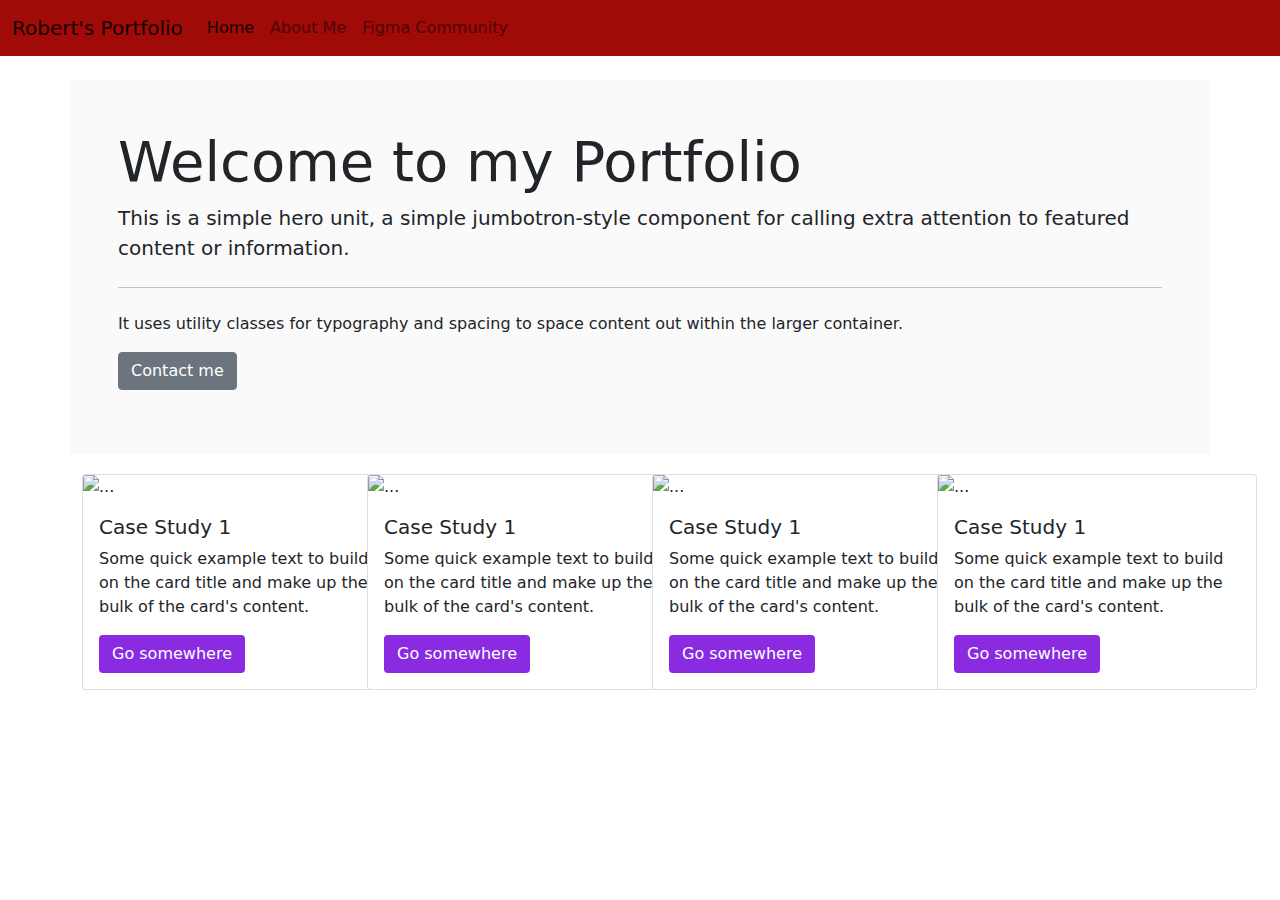
==== commit 57c3801f: "added google analytics" ====
--- a/index.html
+++ b/index.html
@@ -6,11 +6,21 @@
     <meta name="viewport" content="width=device-width, initial-scale=1">
 
     <!-- Bootstrap CSS -->
-    <link href="https://cdn.jsdelivr.net/npm/bootstrap@5.1.3/dist/css/bootstrap.min.css" rel="stylesheet" integrity="sha384-1BmE4kWBq78iYhFldvKuhfTAU6auU8tT94WrHftjDbrCEXSU1oBoqyl2QvZ6jIW3" crossorigin="anonymous">
+    <!-- <link href="https://cdn.jsdelivr.net/npm/bootstrap@5.1.3/dist/css/bootstrap.min.css" rel="stylesheet" integrity="sha384-1BmE4kWBq78iYhFldvKuhfTAU6auU8tT94WrHftjDbrCEXSU1oBoqyl2QvZ6jIW3" crossorigin="anonymous"> -->
     <link rel="stylesheet" href="css/styles.css">
   
 
     <title>Roberts Portfolio</title>
+
+    <!-- Global site tag (gtag.js) - Google Analytics -->
+<script async src="https://www.googletagmanager.com/gtag/js?id=G-91B5QVGY27"></script>
+<script>
+  window.dataLayer = window.dataLayer || [];
+  function gtag(){dataLayer.push(arguments);}
+  gtag('js', new Date());
+
+  gtag('config', 'G-91B5QVGY27');
+</script>
   </head>
   <body>
     <nav class="navbar navbar-expand-lg navbar-light" style="background-color: #a00a07; color: white;">
@@ -51,10 +61,59 @@
       </div>
     </div>
 
+<section class="casestudies">
+<div class="container">
+  <div class="row">
+
+   <div class="col-xl-3">
+    <div class="card" style="width: 20rem;">
+      <img src="https://via.placeholder.com/200" class="card-img-top" alt="...">
+      <div class="card-body">
+        <h5 class="card-title">Case Study 1</h5>
+        <p class="card-text">Some quick example text to build on the card title and make up the bulk of the card's content.</p>
+        <a href="#" class="btn" id="custombtn">Go somewhere</a>
+      </div>
+    </div>
+   </div>
+   <div class="col-xl-3">
+    <div class="card" style="width: 20rem;">
+      <img src="https://via.placeholder.com/200" class="card-img-top" alt="...">
+      <div class="card-body">
+        <h5 class="card-title">Case Study 1</h5>
+        <p class="card-text">Some quick example text to build on the card title and make up the bulk of the card's content.</p>
+        <a href="#" class="btn" id="custombtn">Go somewhere</a>
+      </div>
+    </div>
+   </div>   <div class="col-xl-3">
+    <div class="card" style="width: 20rem;">
+      <img src="https://via.placeholder.com/200" class="card-img-top" alt="...">
+      <div class="card-body">
+        <h5 class="card-title">Case Study 1</h5>
+        <p class="card-text">Some quick example text to build on the card title and make up the bulk of the card's content.</p>
+        <a href="#" class="btn" id="custombtn">Go somewhere</a>
+      </div>
+    </div>
+   </div>   <div class="col-xl-3">
+    <div class="card" style="width: 20rem;">
+      <img src="https://via.placeholder.com/200" class="card-img-top" alt="...">
+      <div class="card-body">
+        <h5 class="card-title">Case Study 1</h5>
+        <p class="card-text">Some quick example text to build on the card title and make up the bulk of the card's content.</p>
+        <a href="#" class="btn" id="custombtn">Go somewhere</a>
+      </div>
+    </div>
+   </div>
+  </div>
+</div>
+
+
+
+    </section>
+
     <!-- Optional JavaScript; choose one of the two! -->
 
     <!-- Option 1: Bootstrap Bundle with Popper -->
     <script src="https://cdn.jsdelivr.net/npm/bootstrap@5.1.3/dist/js/bootstrap.bundle.min.js" integrity="sha384-ka7Sk0Gln4gmtz2MlQnikT1wXgYsOg+OMhuP+IlRH9sENBO0LRn5q+8nbTov4+1p" crossorigin="anonymous"></script>
     <script src="js/script.js"></script>
   </body>
-</html>+</html>
--- a/css/styles.css
+++ b/css/styles.css
@@ -1,3 +1,11280 @@
 #jumbotron {
     background-color: #FAFAFA;
-}+}
+
+.casestudies {
+    margin: 20px;
+}
+
+#custombtn {
+    background-color: blueviolet;
+    color: white;
+}
+
+/* boot strap paste */
+@charset "UTF-8";
+/*!
+ * Bootstrap v5.1.3 (https://getbootstrap.com/)
+ * Copyright 2011-2021 The Bootstrap Authors
+ * Copyright 2011-2021 Twitter, Inc.
+ * Licensed under MIT (https://github.com/twbs/bootstrap/blob/main/LICENSE)
+ */
+:root {
+  --bs-blue: #0d6efd;
+  --bs-indigo: #6610f2;
+  --bs-purple: #6f42c1;
+  --bs-pink: #d63384;
+  --bs-red: #dc3545;
+  --bs-orange: #fd7e14;
+  --bs-yellow: #ffc107;
+  --bs-green: #198754;
+  --bs-teal: #20c997;
+  --bs-cyan: #0dcaf0;
+  --bs-white: #fff;
+  --bs-gray: #6c757d;
+  --bs-gray-dark: #343a40;
+  --bs-gray-100: #f8f9fa;
+  --bs-gray-200: #e9ecef;
+  --bs-gray-300: #dee2e6;
+  --bs-gray-400: #ced4da;
+  --bs-gray-500: #adb5bd;
+  --bs-gray-600: #6c757d;
+  --bs-gray-700: #495057;
+  --bs-gray-800: #343a40;
+  --bs-gray-900: #212529;
+  --bs-primary: #0d6efd;
+  --bs-secondary: #6c757d;
+  --bs-success: #198754;
+  --bs-info: #0dcaf0;
+  --bs-warning: #ffc107;
+  --bs-danger: #dc3545;
+  --bs-light: #f8f9fa;
+  --bs-dark: #212529;
+  --bs-primary-rgb: 13, 110, 253;
+  --bs-secondary-rgb: 108, 117, 125;
+  --bs-success-rgb: 25, 135, 84;
+  --bs-info-rgb: 13, 202, 240;
+  --bs-warning-rgb: 255, 193, 7;
+  --bs-danger-rgb: 220, 53, 69;
+  --bs-light-rgb: 248, 249, 250;
+  --bs-dark-rgb: 33, 37, 41;
+  --bs-white-rgb: 255, 255, 255;
+  --bs-black-rgb: 0, 0, 0;
+  --bs-body-color-rgb: 33, 37, 41;
+  --bs-body-bg-rgb: 255, 255, 255;
+  --bs-font-sans-serif: system-ui, -apple-system, "Segoe UI", Roboto, "Helvetica Neue", Arial, "Noto Sans", "Liberation Sans", sans-serif, "Apple Color Emoji", "Segoe UI Emoji", "Segoe UI Symbol", "Noto Color Emoji";
+  --bs-font-monospace: SFMono-Regular, Menlo, Monaco, Consolas, "Liberation Mono", "Courier New", monospace;
+  --bs-gradient: linear-gradient(180deg, rgba(255, 255, 255, 0.15), rgba(255, 255, 255, 0));
+  --bs-body-font-family: var(--bs-font-sans-serif);
+  --bs-body-font-size: 1rem;
+  --bs-body-font-weight: 400;
+  --bs-body-line-height: 1.5;
+  --bs-body-color: #212529;
+  --bs-body-bg: #fff;
+}
+
+*,
+*::before,
+*::after {
+  box-sizing: border-box;
+}
+
+@media (prefers-reduced-motion: no-preference) {
+  :root {
+    scroll-behavior: smooth;
+  }
+}
+
+body {
+  margin: 0;
+  font-family: var(--bs-body-font-family);
+  font-size: var(--bs-body-font-size);
+  font-weight: var(--bs-body-font-weight);
+  line-height: var(--bs-body-line-height);
+  color: var(--bs-body-color);
+  text-align: var(--bs-body-text-align);
+  background-color: var(--bs-body-bg);
+  -webkit-text-size-adjust: 100%;
+  -webkit-tap-highlight-color: rgba(0, 0, 0, 0);
+}
+
+hr {
+  margin: 1rem 0;
+  color: inherit;
+  background-color: currentColor;
+  border: 0;
+  opacity: 0.25;
+}
+
+hr:not([size]) {
+  height: 1px;
+}
+
+h6, .h6, h5, .h5, h4, .h4, h3, .h3, h2, .h2, h1, .h1 {
+  margin-top: 0;
+  margin-bottom: 0.5rem;
+  font-weight: 500;
+  line-height: 1.2;
+}
+
+h1, .h1 {
+  font-size: calc(1.375rem + 1.5vw);
+}
+@media (min-width: 1200px) {
+  h1, .h1 {
+    font-size: 2.5rem;
+  }
+}
+
+h2, .h2 {
+  font-size: calc(1.325rem + 0.9vw);
+}
+@media (min-width: 1200px) {
+  h2, .h2 {
+    font-size: 2rem;
+  }
+}
+
+h3, .h3 {
+  font-size: calc(1.3rem + 0.6vw);
+}
+@media (min-width: 1200px) {
+  h3, .h3 {
+    font-size: 1.75rem;
+  }
+}
+
+h4, .h4 {
+  font-size: calc(1.275rem + 0.3vw);
+}
+@media (min-width: 1200px) {
+  h4, .h4 {
+    font-size: 1.5rem;
+  }
+}
+
+h5, .h5 {
+  font-size: 1.25rem;
+}
+
+h6, .h6 {
+  font-size: 1rem;
+}
+
+p {
+  margin-top: 0;
+  margin-bottom: 1rem;
+}
+
+abbr[title],
+abbr[data-bs-original-title] {
+  -webkit-text-decoration: underline dotted;
+  text-decoration: underline dotted;
+  cursor: help;
+  -webkit-text-decoration-skip-ink: none;
+  text-decoration-skip-ink: none;
+}
+
+address {
+  margin-bottom: 1rem;
+  font-style: normal;
+  line-height: inherit;
+}
+
+ol,
+ul {
+  padding-left: 2rem;
+}
+
+ol,
+ul,
+dl {
+  margin-top: 0;
+  margin-bottom: 1rem;
+}
+
+ol ol,
+ul ul,
+ol ul,
+ul ol {
+  margin-bottom: 0;
+}
+
+dt {
+  font-weight: 700;
+}
+
+dd {
+  margin-bottom: 0.5rem;
+  margin-left: 0;
+}
+
+blockquote {
+  margin: 0 0 1rem;
+}
+
+b,
+strong {
+  font-weight: bolder;
+}
+
+small, .small {
+  font-size: 0.875em;
+}
+
+mark, .mark {
+  padding: 0.2em;
+  background-color: #fcf8e3;
+}
+
+sub,
+sup {
+  position: relative;
+  font-size: 0.75em;
+  line-height: 0;
+  vertical-align: baseline;
+}
+
+sub {
+  bottom: -0.25em;
+}
+
+sup {
+  top: -0.5em;
+}
+
+a {
+  color: #0d6efd;
+  text-decoration: underline;
+}
+a:hover {
+  color: #0a58ca;
+}
+
+a:not([href]):not([class]), a:not([href]):not([class]):hover {
+  color: inherit;
+  text-decoration: none;
+}
+
+pre,
+code,
+kbd,
+samp {
+  font-family: var(--bs-font-monospace);
+  font-size: 1em;
+  direction: ltr /* rtl:ignore */;
+  unicode-bidi: bidi-override;
+}
+
+pre {
+  display: block;
+  margin-top: 0;
+  margin-bottom: 1rem;
+  overflow: auto;
+  font-size: 0.875em;
+}
+pre code {
+  font-size: inherit;
+  color: inherit;
+  word-break: normal;
+}
+
+code {
+  font-size: 0.875em;
+  color: #d63384;
+  word-wrap: break-word;
+}
+a > code {
+  color: inherit;
+}
+
+kbd {
+  padding: 0.2rem 0.4rem;
+  font-size: 0.875em;
+  color: #fff;
+  background-color: #212529;
+  border-radius: 0.2rem;
+}
+kbd kbd {
+  padding: 0;
+  font-size: 1em;
+  font-weight: 700;
+}
+
+figure {
+  margin: 0 0 1rem;
+}
+
+img,
+svg {
+  vertical-align: middle;
+}
+
+table {
+  caption-side: bottom;
+  border-collapse: collapse;
+}
+
+caption {
+  padding-top: 0.5rem;
+  padding-bottom: 0.5rem;
+  color: #6c757d;
+  text-align: left;
+}
+
+th {
+  text-align: inherit;
+  text-align: -webkit-match-parent;
+}
+
+thead,
+tbody,
+tfoot,
+tr,
+td,
+th {
+  border-color: inherit;
+  border-style: solid;
+  border-width: 0;
+}
+
+label {
+  display: inline-block;
+}
+
+button {
+  border-radius: 0;
+}
+
+button:focus:not(:focus-visible) {
+  outline: 0;
+}
+
+input,
+button,
+select,
+optgroup,
+textarea {
+  margin: 0;
+  font-family: inherit;
+  font-size: inherit;
+  line-height: inherit;
+}
+
+button,
+select {
+  text-transform: none;
+}
+
+[role=button] {
+  cursor: pointer;
+}
+
+select {
+  word-wrap: normal;
+}
+select:disabled {
+  opacity: 1;
+}
+
+[list]::-webkit-calendar-picker-indicator {
+  display: none;
+}
+
+button,
+[type=button],
+[type=reset],
+[type=submit] {
+  -webkit-appearance: button;
+}
+button:not(:disabled),
+[type=button]:not(:disabled),
+[type=reset]:not(:disabled),
+[type=submit]:not(:disabled) {
+  cursor: pointer;
+}
+
+::-moz-focus-inner {
+  padding: 0;
+  border-style: none;
+}
+
+textarea {
+  resize: vertical;
+}
+
+fieldset {
+  min-width: 0;
+  padding: 0;
+  margin: 0;
+  border: 0;
+}
+
+legend {
+  float: left;
+  width: 100%;
+  padding: 0;
+  margin-bottom: 0.5rem;
+  font-size: calc(1.275rem + 0.3vw);
+  line-height: inherit;
+}
+@media (min-width: 1200px) {
+  legend {
+    font-size: 1.5rem;
+  }
+}
+legend + * {
+  clear: left;
+}
+
+::-webkit-datetime-edit-fields-wrapper,
+::-webkit-datetime-edit-text,
+::-webkit-datetime-edit-minute,
+::-webkit-datetime-edit-hour-field,
+::-webkit-datetime-edit-day-field,
+::-webkit-datetime-edit-month-field,
+::-webkit-datetime-edit-year-field {
+  padding: 0;
+}
+
+::-webkit-inner-spin-button {
+  height: auto;
+}
+
+[type=search] {
+  outline-offset: -2px;
+  -webkit-appearance: textfield;
+}
+
+/* rtl:raw:
+[type="tel"],
+[type="url"],
+[type="email"],
+[type="number"] {
+  direction: ltr;
+}
+*/
+::-webkit-search-decoration {
+  -webkit-appearance: none;
+}
+
+::-webkit-color-swatch-wrapper {
+  padding: 0;
+}
+
+::-webkit-file-upload-button {
+  font: inherit;
+}
+
+::file-selector-button {
+  font: inherit;
+}
+
+::-webkit-file-upload-button {
+  font: inherit;
+  -webkit-appearance: button;
+}
+
+output {
+  display: inline-block;
+}
+
+iframe {
+  border: 0;
+}
+
+summary {
+  display: list-item;
+  cursor: pointer;
+}
+
+progress {
+  vertical-align: baseline;
+}
+
+[hidden] {
+  display: none !important;
+}
+
+.lead {
+  font-size: 1.25rem;
+  font-weight: 300;
+}
+
+.display-1 {
+  font-size: calc(1.625rem + 4.5vw);
+  font-weight: 300;
+  line-height: 1.2;
+}
+@media (min-width: 1200px) {
+  .display-1 {
+    font-size: 5rem;
+  }
+}
+
+.display-2 {
+  font-size: calc(1.575rem + 3.9vw);
+  font-weight: 300;
+  line-height: 1.2;
+}
+@media (min-width: 1200px) {
+  .display-2 {
+    font-size: 4.5rem;
+  }
+}
+
+.display-3 {
+  font-size: calc(1.525rem + 3.3vw);
+  font-weight: 300;
+  line-height: 1.2;
+}
+@media (min-width: 1200px) {
+  .display-3 {
+    font-size: 4rem;
+  }
+}
+
+.display-4 {
+  font-size: calc(1.475rem + 2.7vw);
+  font-weight: 300;
+  line-height: 1.2;
+}
+@media (min-width: 1200px) {
+  .display-4 {
+    font-size: 3.5rem;
+  }
+}
+
+.display-5 {
+  font-size: calc(1.425rem + 2.1vw);
+  font-weight: 300;
+  line-height: 1.2;
+}
+@media (min-width: 1200px) {
+  .display-5 {
+    font-size: 3rem;
+  }
+}
+
+.display-6 {
+  font-size: calc(1.375rem + 1.5vw);
+  font-weight: 300;
+  line-height: 1.2;
+}
+@media (min-width: 1200px) {
+  .display-6 {
+    font-size: 2.5rem;
+  }
+}
+
+.list-unstyled {
+  padding-left: 0;
+  list-style: none;
+}
+
+.list-inline {
+  padding-left: 0;
+  list-style: none;
+}
+
+.list-inline-item {
+  display: inline-block;
+}
+.list-inline-item:not(:last-child) {
+  margin-right: 0.5rem;
+}
+
+.initialism {
+  font-size: 0.875em;
+  text-transform: uppercase;
+}
+
+.blockquote {
+  margin-bottom: 1rem;
+  font-size: 1.25rem;
+}
+.blockquote > :last-child {
+  margin-bottom: 0;
+}
+
+.blockquote-footer {
+  margin-top: -1rem;
+  margin-bottom: 1rem;
+  font-size: 0.875em;
+  color: #6c757d;
+}
+.blockquote-footer::before {
+  content: "— ";
+}
+
+.img-fluid {
+  max-width: 100%;
+  height: auto;
+}
+
+.img-thumbnail {
+  padding: 0.25rem;
+  background-color: #fff;
+  border: 1px solid #dee2e6;
+  border-radius: 0.25rem;
+  max-width: 100%;
+  height: auto;
+}
+
+.figure {
+  display: inline-block;
+}
+
+.figure-img {
+  margin-bottom: 0.5rem;
+  line-height: 1;
+}
+
+.figure-caption {
+  font-size: 0.875em;
+  color: #6c757d;
+}
+
+.container,
+.container-fluid,
+.container-xxl,
+.container-xl,
+.container-lg,
+.container-md,
+.container-sm {
+  width: 100%;
+  padding-right: var(--bs-gutter-x, 0.75rem);
+  padding-left: var(--bs-gutter-x, 0.75rem);
+  margin-right: auto;
+  margin-left: auto;
+}
+
+@media (min-width: 576px) {
+  .container-sm, .container {
+    max-width: 540px;
+  }
+}
+@media (min-width: 768px) {
+  .container-md, .container-sm, .container {
+    max-width: 720px;
+  }
+}
+@media (min-width: 992px) {
+  .container-lg, .container-md, .container-sm, .container {
+    max-width: 960px;
+  }
+}
+@media (min-width: 1200px) {
+  .container-xl, .container-lg, .container-md, .container-sm, .container {
+    max-width: 1140px;
+  }
+}
+@media (min-width: 1400px) {
+  .container-xxl, .container-xl, .container-lg, .container-md, .container-sm, .container {
+    max-width: 1320px;
+  }
+}
+.row {
+  --bs-gutter-x: 1.5rem;
+  --bs-gutter-y: 0;
+  display: flex;
+  flex-wrap: wrap;
+  margin-top: calc(-1 * var(--bs-gutter-y));
+  margin-right: calc(-0.5 * var(--bs-gutter-x));
+  margin-left: calc(-0.5 * var(--bs-gutter-x));
+}
+.row > * {
+  flex-shrink: 0;
+  width: 100%;
+  max-width: 100%;
+  padding-right: calc(var(--bs-gutter-x) * 0.5);
+  padding-left: calc(var(--bs-gutter-x) * 0.5);
+  margin-top: var(--bs-gutter-y);
+}
+
+.col {
+  flex: 1 0 0%;
+}
+
+.row-cols-auto > * {
+  flex: 0 0 auto;
+  width: auto;
+}
+
+.row-cols-1 > * {
+  flex: 0 0 auto;
+  width: 100%;
+}
+
+.row-cols-2 > * {
+  flex: 0 0 auto;
+  width: 50%;
+}
+
+.row-cols-3 > * {
+  flex: 0 0 auto;
+  width: 33.3333333333%;
+}
+
+.row-cols-4 > * {
+  flex: 0 0 auto;
+  width: 25%;
+}
+
+.row-cols-5 > * {
+  flex: 0 0 auto;
+  width: 20%;
+}
+
+.row-cols-6 > * {
+  flex: 0 0 auto;
+  width: 16.6666666667%;
+}
+
+.col-auto {
+  flex: 0 0 auto;
+  width: auto;
+}
+
+.col-1 {
+  flex: 0 0 auto;
+  width: 8.33333333%;
+}
+
+.col-2 {
+  flex: 0 0 auto;
+  width: 16.66666667%;
+}
+
+.col-3 {
+  flex: 0 0 auto;
+  width: 25%;
+}
+
+.col-4 {
+  flex: 0 0 auto;
+  width: 33.33333333%;
+}
+
+.col-5 {
+  flex: 0 0 auto;
+  width: 41.66666667%;
+}
+
+.col-6 {
+  flex: 0 0 auto;
+  width: 50%;
+}
+
+.col-7 {
+  flex: 0 0 auto;
+  width: 58.33333333%;
+}
+
+.col-8 {
+  flex: 0 0 auto;
+  width: 66.66666667%;
+}
+
+.col-9 {
+  flex: 0 0 auto;
+  width: 75%;
+}
+
+.col-10 {
+  flex: 0 0 auto;
+  width: 83.33333333%;
+}
+
+.col-11 {
+  flex: 0 0 auto;
+  width: 91.66666667%;
+}
+
+.col-12 {
+  flex: 0 0 auto;
+  width: 100%;
+}
+
+.offset-1 {
+  margin-left: 8.33333333%;
+}
+
+.offset-2 {
+  margin-left: 16.66666667%;
+}
+
+.offset-3 {
+  margin-left: 25%;
+}
+
+.offset-4 {
+  margin-left: 33.33333333%;
+}
+
+.offset-5 {
+  margin-left: 41.66666667%;
+}
+
+.offset-6 {
+  margin-left: 50%;
+}
+
+.offset-7 {
+  margin-left: 58.33333333%;
+}
+
+.offset-8 {
+  margin-left: 66.66666667%;
+}
+
+.offset-9 {
+  margin-left: 75%;
+}
+
+.offset-10 {
+  margin-left: 83.33333333%;
+}
+
+.offset-11 {
+  margin-left: 91.66666667%;
+}
+
+.g-0,
+.gx-0 {
+  --bs-gutter-x: 0;
+}
+
+.g-0,
+.gy-0 {
+  --bs-gutter-y: 0;
+}
+
+.g-1,
+.gx-1 {
+  --bs-gutter-x: 0.25rem;
+}
+
+.g-1,
+.gy-1 {
+  --bs-gutter-y: 0.25rem;
+}
+
+.g-2,
+.gx-2 {
+  --bs-gutter-x: 0.5rem;
+}
+
+.g-2,
+.gy-2 {
+  --bs-gutter-y: 0.5rem;
+}
+
+.g-3,
+.gx-3 {
+  --bs-gutter-x: 1rem;
+}
+
+.g-3,
+.gy-3 {
+  --bs-gutter-y: 1rem;
+}
+
+.g-4,
+.gx-4 {
+  --bs-gutter-x: 1.5rem;
+}
+
+.g-4,
+.gy-4 {
+  --bs-gutter-y: 1.5rem;
+}
+
+.g-5,
+.gx-5 {
+  --bs-gutter-x: 3rem;
+}
+
+.g-5,
+.gy-5 {
+  --bs-gutter-y: 3rem;
+}
+
+@media (min-width: 576px) {
+  .col-sm {
+    flex: 1 0 0%;
+  }
+
+  .row-cols-sm-auto > * {
+    flex: 0 0 auto;
+    width: auto;
+  }
+
+  .row-cols-sm-1 > * {
+    flex: 0 0 auto;
+    width: 100%;
+  }
+
+  .row-cols-sm-2 > * {
+    flex: 0 0 auto;
+    width: 50%;
+  }
+
+  .row-cols-sm-3 > * {
+    flex: 0 0 auto;
+    width: 33.3333333333%;
+  }
+
+  .row-cols-sm-4 > * {
+    flex: 0 0 auto;
+    width: 25%;
+  }
+
+  .row-cols-sm-5 > * {
+    flex: 0 0 auto;
+    width: 20%;
+  }
+
+  .row-cols-sm-6 > * {
+    flex: 0 0 auto;
+    width: 16.6666666667%;
+  }
+
+  .col-sm-auto {
+    flex: 0 0 auto;
+    width: auto;
+  }
+
+  .col-sm-1 {
+    flex: 0 0 auto;
+    width: 8.33333333%;
+  }
+
+  .col-sm-2 {
+    flex: 0 0 auto;
+    width: 16.66666667%;
+  }
+
+  .col-sm-3 {
+    flex: 0 0 auto;
+    width: 25%;
+  }
+
+  .col-sm-4 {
+    flex: 0 0 auto;
+    width: 33.33333333%;
+  }
+
+  .col-sm-5 {
+    flex: 0 0 auto;
+    width: 41.66666667%;
+  }
+
+  .col-sm-6 {
+    flex: 0 0 auto;
+    width: 50%;
+  }
+
+  .col-sm-7 {
+    flex: 0 0 auto;
+    width: 58.33333333%;
+  }
+
+  .col-sm-8 {
+    flex: 0 0 auto;
+    width: 66.66666667%;
+  }
+
+  .col-sm-9 {
+    flex: 0 0 auto;
+    width: 75%;
+  }
+
+  .col-sm-10 {
+    flex: 0 0 auto;
+    width: 83.33333333%;
+  }
+
+  .col-sm-11 {
+    flex: 0 0 auto;
+    width: 91.66666667%;
+  }
+
+  .col-sm-12 {
+    flex: 0 0 auto;
+    width: 100%;
+  }
+
+  .offset-sm-0 {
+    margin-left: 0;
+  }
+
+  .offset-sm-1 {
+    margin-left: 8.33333333%;
+  }
+
+  .offset-sm-2 {
+    margin-left: 16.66666667%;
+  }
+
+  .offset-sm-3 {
+    margin-left: 25%;
+  }
+
+  .offset-sm-4 {
+    margin-left: 33.33333333%;
+  }
+
+  .offset-sm-5 {
+    margin-left: 41.66666667%;
+  }
+
+  .offset-sm-6 {
+    margin-left: 50%;
+  }
+
+  .offset-sm-7 {
+    margin-left: 58.33333333%;
+  }
+
+  .offset-sm-8 {
+    margin-left: 66.66666667%;
+  }
+
+  .offset-sm-9 {
+    margin-left: 75%;
+  }
+
+  .offset-sm-10 {
+    margin-left: 83.33333333%;
+  }
+
+  .offset-sm-11 {
+    margin-left: 91.66666667%;
+  }
+
+  .g-sm-0,
+.gx-sm-0 {
+    --bs-gutter-x: 0;
+  }
+
+  .g-sm-0,
+.gy-sm-0 {
+    --bs-gutter-y: 0;
+  }
+
+  .g-sm-1,
+.gx-sm-1 {
+    --bs-gutter-x: 0.25rem;
+  }
+
+  .g-sm-1,
+.gy-sm-1 {
+    --bs-gutter-y: 0.25rem;
+  }
+
+  .g-sm-2,
+.gx-sm-2 {
+    --bs-gutter-x: 0.5rem;
+  }
+
+  .g-sm-2,
+.gy-sm-2 {
+    --bs-gutter-y: 0.5rem;
+  }
+
+  .g-sm-3,
+.gx-sm-3 {
+    --bs-gutter-x: 1rem;
+  }
+
+  .g-sm-3,
+.gy-sm-3 {
+    --bs-gutter-y: 1rem;
+  }
+
+  .g-sm-4,
+.gx-sm-4 {
+    --bs-gutter-x: 1.5rem;
+  }
+
+  .g-sm-4,
+.gy-sm-4 {
+    --bs-gutter-y: 1.5rem;
+  }
+
+  .g-sm-5,
+.gx-sm-5 {
+    --bs-gutter-x: 3rem;
+  }
+
+  .g-sm-5,
+.gy-sm-5 {
+    --bs-gutter-y: 3rem;
+  }
+}
+@media (min-width: 768px) {
+  .col-md {
+    flex: 1 0 0%;
+  }
+
+  .row-cols-md-auto > * {
+    flex: 0 0 auto;
+    width: auto;
+  }
+
+  .row-cols-md-1 > * {
+    flex: 0 0 auto;
+    width: 100%;
+  }
+
+  .row-cols-md-2 > * {
+    flex: 0 0 auto;
+    width: 50%;
+  }
+
+  .row-cols-md-3 > * {
+    flex: 0 0 auto;
+    width: 33.3333333333%;
+  }
+
+  .row-cols-md-4 > * {
+    flex: 0 0 auto;
+    width: 25%;
+  }
+
+  .row-cols-md-5 > * {
+    flex: 0 0 auto;
+    width: 20%;
+  }
+
+  .row-cols-md-6 > * {
+    flex: 0 0 auto;
+    width: 16.6666666667%;
+  }
+
+  .col-md-auto {
+    flex: 0 0 auto;
+    width: auto;
+  }
+
+  .col-md-1 {
+    flex: 0 0 auto;
+    width: 8.33333333%;
+  }
+
+  .col-md-2 {
+    flex: 0 0 auto;
+    width: 16.66666667%;
+  }
+
+  .col-md-3 {
+    flex: 0 0 auto;
+    width: 25%;
+  }
+
+  .col-md-4 {
+    flex: 0 0 auto;
+    width: 33.33333333%;
+  }
+
+  .col-md-5 {
+    flex: 0 0 auto;
+    width: 41.66666667%;
+  }
+
+  .col-md-6 {
+    flex: 0 0 auto;
+    width: 50%;
+  }
+
+  .col-md-7 {
+    flex: 0 0 auto;
+    width: 58.33333333%;
+  }
+
+  .col-md-8 {
+    flex: 0 0 auto;
+    width: 66.66666667%;
+  }
+
+  .col-md-9 {
+    flex: 0 0 auto;
+    width: 75%;
+  }
+
+  .col-md-10 {
+    flex: 0 0 auto;
+    width: 83.33333333%;
+  }
+
+  .col-md-11 {
+    flex: 0 0 auto;
+    width: 91.66666667%;
+  }
+
+  .col-md-12 {
+    flex: 0 0 auto;
+    width: 100%;
+  }
+
+  .offset-md-0 {
+    margin-left: 0;
+  }
+
+  .offset-md-1 {
+    margin-left: 8.33333333%;
+  }
+
+  .offset-md-2 {
+    margin-left: 16.66666667%;
+  }
+
+  .offset-md-3 {
+    margin-left: 25%;
+  }
+
+  .offset-md-4 {
+    margin-left: 33.33333333%;
+  }
+
+  .offset-md-5 {
+    margin-left: 41.66666667%;
+  }
+
+  .offset-md-6 {
+    margin-left: 50%;
+  }
+
+  .offset-md-7 {
+    margin-left: 58.33333333%;
+  }
+
+  .offset-md-8 {
+    margin-left: 66.66666667%;
+  }
+
+  .offset-md-9 {
+    margin-left: 75%;
+  }
+
+  .offset-md-10 {
+    margin-left: 83.33333333%;
+  }
+
+  .offset-md-11 {
+    margin-left: 91.66666667%;
+  }
+
+  .g-md-0,
+.gx-md-0 {
+    --bs-gutter-x: 0;
+  }
+
+  .g-md-0,
+.gy-md-0 {
+    --bs-gutter-y: 0;
+  }
+
+  .g-md-1,
+.gx-md-1 {
+    --bs-gutter-x: 0.25rem;
+  }
+
+  .g-md-1,
+.gy-md-1 {
+    --bs-gutter-y: 0.25rem;
+  }
+
+  .g-md-2,
+.gx-md-2 {
+    --bs-gutter-x: 0.5rem;
+  }
+
+  .g-md-2,
+.gy-md-2 {
+    --bs-gutter-y: 0.5rem;
+  }
+
+  .g-md-3,
+.gx-md-3 {
+    --bs-gutter-x: 1rem;
+  }
+
+  .g-md-3,
+.gy-md-3 {
+    --bs-gutter-y: 1rem;
+  }
+
+  .g-md-4,
+.gx-md-4 {
+    --bs-gutter-x: 1.5rem;
+  }
+
+  .g-md-4,
+.gy-md-4 {
+    --bs-gutter-y: 1.5rem;
+  }
+
+  .g-md-5,
+.gx-md-5 {
+    --bs-gutter-x: 3rem;
+  }
+
+  .g-md-5,
+.gy-md-5 {
+    --bs-gutter-y: 3rem;
+  }
+}
+@media (min-width: 992px) {
+  .col-lg {
+    flex: 1 0 0%;
+  }
+
+  .row-cols-lg-auto > * {
+    flex: 0 0 auto;
+    width: auto;
+  }
+
+  .row-cols-lg-1 > * {
+    flex: 0 0 auto;
+    width: 100%;
+  }
+
+  .row-cols-lg-2 > * {
+    flex: 0 0 auto;
+    width: 50%;
+  }
+
+  .row-cols-lg-3 > * {
+    flex: 0 0 auto;
+    width: 33.3333333333%;
+  }
+
+  .row-cols-lg-4 > * {
+    flex: 0 0 auto;
+    width: 25%;
+  }
+
+  .row-cols-lg-5 > * {
+    flex: 0 0 auto;
+    width: 20%;
+  }
+
+  .row-cols-lg-6 > * {
+    flex: 0 0 auto;
+    width: 16.6666666667%;
+  }
+
+  .col-lg-auto {
+    flex: 0 0 auto;
+    width: auto;
+  }
+
+  .col-lg-1 {
+    flex: 0 0 auto;
+    width: 8.33333333%;
+  }
+
+  .col-lg-2 {
+    flex: 0 0 auto;
+    width: 16.66666667%;
+  }
+
+  .col-lg-3 {
+    flex: 0 0 auto;
+    width: 25%;
+  }
+
+  .col-lg-4 {
+    flex: 0 0 auto;
+    width: 33.33333333%;
+  }
+
+  .col-lg-5 {
+    flex: 0 0 auto;
+    width: 41.66666667%;
+  }
+
+  .col-lg-6 {
+    flex: 0 0 auto;
+    width: 50%;
+  }
+
+  .col-lg-7 {
+    flex: 0 0 auto;
+    width: 58.33333333%;
+  }
+
+  .col-lg-8 {
+    flex: 0 0 auto;
+    width: 66.66666667%;
+  }
+
+  .col-lg-9 {
+    flex: 0 0 auto;
+    width: 75%;
+  }
+
+  .col-lg-10 {
+    flex: 0 0 auto;
+    width: 83.33333333%;
+  }
+
+  .col-lg-11 {
+    flex: 0 0 auto;
+    width: 91.66666667%;
+  }
+
+  .col-lg-12 {
+    flex: 0 0 auto;
+    width: 100%;
+  }
+
+  .offset-lg-0 {
+    margin-left: 0;
+  }
+
+  .offset-lg-1 {
+    margin-left: 8.33333333%;
+  }
+
+  .offset-lg-2 {
+    margin-left: 16.66666667%;
+  }
+
+  .offset-lg-3 {
+    margin-left: 25%;
+  }
+
+  .offset-lg-4 {
+    margin-left: 33.33333333%;
+  }
+
+  .offset-lg-5 {
+    margin-left: 41.66666667%;
+  }
+
+  .offset-lg-6 {
+    margin-left: 50%;
+  }
+
+  .offset-lg-7 {
+    margin-left: 58.33333333%;
+  }
+
+  .offset-lg-8 {
+    margin-left: 66.66666667%;
+  }
+
+  .offset-lg-9 {
+    margin-left: 75%;
+  }
+
+  .offset-lg-10 {
+    margin-left: 83.33333333%;
+  }
+
+  .offset-lg-11 {
+    margin-left: 91.66666667%;
+  }
+
+  .g-lg-0,
+.gx-lg-0 {
+    --bs-gutter-x: 0;
+  }
+
+  .g-lg-0,
+.gy-lg-0 {
+    --bs-gutter-y: 0;
+  }
+
+  .g-lg-1,
+.gx-lg-1 {
+    --bs-gutter-x: 0.25rem;
+  }
+
+  .g-lg-1,
+.gy-lg-1 {
+    --bs-gutter-y: 0.25rem;
+  }
+
+  .g-lg-2,
+.gx-lg-2 {
+    --bs-gutter-x: 0.5rem;
+  }
+
+  .g-lg-2,
+.gy-lg-2 {
+    --bs-gutter-y: 0.5rem;
+  }
+
+  .g-lg-3,
+.gx-lg-3 {
+    --bs-gutter-x: 1rem;
+  }
+
+  .g-lg-3,
+.gy-lg-3 {
+    --bs-gutter-y: 1rem;
+  }
+
+  .g-lg-4,
+.gx-lg-4 {
+    --bs-gutter-x: 1.5rem;
+  }
+
+  .g-lg-4,
+.gy-lg-4 {
+    --bs-gutter-y: 1.5rem;
+  }
+
+  .g-lg-5,
+.gx-lg-5 {
+    --bs-gutter-x: 3rem;
+  }
+
+  .g-lg-5,
+.gy-lg-5 {
+    --bs-gutter-y: 3rem;
+  }
+}
+@media (min-width: 1200px) {
+  .col-xl {
+    flex: 1 0 0%;
+  }
+
+  .row-cols-xl-auto > * {
+    flex: 0 0 auto;
+    width: auto;
+  }
+
+  .row-cols-xl-1 > * {
+    flex: 0 0 auto;
+    width: 100%;
+  }
+
+  .row-cols-xl-2 > * {
+    flex: 0 0 auto;
+    width: 50%;
+  }
+
+  .row-cols-xl-3 > * {
+    flex: 0 0 auto;
+    width: 33.3333333333%;
+  }
+
+  .row-cols-xl-4 > * {
+    flex: 0 0 auto;
+    width: 25%;
+  }
+
+  .row-cols-xl-5 > * {
+    flex: 0 0 auto;
+    width: 20%;
+  }
+
+  .row-cols-xl-6 > * {
+    flex: 0 0 auto;
+    width: 16.6666666667%;
+  }
+
+  .col-xl-auto {
+    flex: 0 0 auto;
+    width: auto;
+  }
+
+  .col-xl-1 {
+    flex: 0 0 auto;
+    width: 8.33333333%;
+  }
+
+  .col-xl-2 {
+    flex: 0 0 auto;
+    width: 16.66666667%;
+  }
+
+  .col-xl-3 {
+    flex: 0 0 auto;
+    width: 25%;
+  }
+
+  .col-xl-4 {
+    flex: 0 0 auto;
+    width: 33.33333333%;
+  }
+
+  .col-xl-5 {
+    flex: 0 0 auto;
+    width: 41.66666667%;
+  }
+
+  .col-xl-6 {
+    flex: 0 0 auto;
+    width: 50%;
+  }
+
+  .col-xl-7 {
+    flex: 0 0 auto;
+    width: 58.33333333%;
+  }
+
+  .col-xl-8 {
+    flex: 0 0 auto;
+    width: 66.66666667%;
+  }
+
+  .col-xl-9 {
+    flex: 0 0 auto;
+    width: 75%;
+  }
+
+  .col-xl-10 {
+    flex: 0 0 auto;
+    width: 83.33333333%;
+  }
+
+  .col-xl-11 {
+    flex: 0 0 auto;
+    width: 91.66666667%;
+  }
+
+  .col-xl-12 {
+    flex: 0 0 auto;
+    width: 100%;
+  }
+
+  .offset-xl-0 {
+    margin-left: 0;
+  }
+
+  .offset-xl-1 {
+    margin-left: 8.33333333%;
+  }
+
+  .offset-xl-2 {
+    margin-left: 16.66666667%;
+  }
+
+  .offset-xl-3 {
+    margin-left: 25%;
+  }
+
+  .offset-xl-4 {
+    margin-left: 33.33333333%;
+  }
+
+  .offset-xl-5 {
+    margin-left: 41.66666667%;
+  }
+
+  .offset-xl-6 {
+    margin-left: 50%;
+  }
+
+  .offset-xl-7 {
+    margin-left: 58.33333333%;
+  }
+
+  .offset-xl-8 {
+    margin-left: 66.66666667%;
+  }
+
+  .offset-xl-9 {
+    margin-left: 75%;
+  }
+
+  .offset-xl-10 {
+    margin-left: 83.33333333%;
+  }
+
+  .offset-xl-11 {
+    margin-left: 91.66666667%;
+  }
+
+  .g-xl-0,
+.gx-xl-0 {
+    --bs-gutter-x: 0;
+  }
+
+  .g-xl-0,
+.gy-xl-0 {
+    --bs-gutter-y: 0;
+  }
+
+  .g-xl-1,
+.gx-xl-1 {
+    --bs-gutter-x: 0.25rem;
+  }
+
+  .g-xl-1,
+.gy-xl-1 {
+    --bs-gutter-y: 0.25rem;
+  }
+
+  .g-xl-2,
+.gx-xl-2 {
+    --bs-gutter-x: 0.5rem;
+  }
+
+  .g-xl-2,
+.gy-xl-2 {
+    --bs-gutter-y: 0.5rem;
+  }
+
+  .g-xl-3,
+.gx-xl-3 {
+    --bs-gutter-x: 1rem;
+  }
+
+  .g-xl-3,
+.gy-xl-3 {
+    --bs-gutter-y: 1rem;
+  }
+
+  .g-xl-4,
+.gx-xl-4 {
+    --bs-gutter-x: 1.5rem;
+  }
+
+  .g-xl-4,
+.gy-xl-4 {
+    --bs-gutter-y: 1.5rem;
+  }
+
+  .g-xl-5,
+.gx-xl-5 {
+    --bs-gutter-x: 3rem;
+  }
+
+  .g-xl-5,
+.gy-xl-5 {
+    --bs-gutter-y: 3rem;
+  }
+}
+@media (min-width: 1400px) {
+  .col-xxl {
+    flex: 1 0 0%;
+  }
+
+  .row-cols-xxl-auto > * {
+    flex: 0 0 auto;
+    width: auto;
+  }
+
+  .row-cols-xxl-1 > * {
+    flex: 0 0 auto;
+    width: 100%;
+  }
+
+  .row-cols-xxl-2 > * {
+    flex: 0 0 auto;
+    width: 50%;
+  }
+
+  .row-cols-xxl-3 > * {
+    flex: 0 0 auto;
+    width: 33.3333333333%;
+  }
+
+  .row-cols-xxl-4 > * {
+    flex: 0 0 auto;
+    width: 25%;
+  }
+
+  .row-cols-xxl-5 > * {
+    flex: 0 0 auto;
+    width: 20%;
+  }
+
+  .row-cols-xxl-6 > * {
+    flex: 0 0 auto;
+    width: 16.6666666667%;
+  }
+
+  .col-xxl-auto {
+    flex: 0 0 auto;
+    width: auto;
+  }
+
+  .col-xxl-1 {
+    flex: 0 0 auto;
+    width: 8.33333333%;
+  }
+
+  .col-xxl-2 {
+    flex: 0 0 auto;
+    width: 16.66666667%;
+  }
+
+  .col-xxl-3 {
+    flex: 0 0 auto;
+    width: 25%;
+  }
+
+  .col-xxl-4 {
+    flex: 0 0 auto;
+    width: 33.33333333%;
+  }
+
+  .col-xxl-5 {
+    flex: 0 0 auto;
+    width: 41.66666667%;
+  }
+
+  .col-xxl-6 {
+    flex: 0 0 auto;
+    width: 50%;
+  }
+
+  .col-xxl-7 {
+    flex: 0 0 auto;
+    width: 58.33333333%;
+  }
+
+  .col-xxl-8 {
+    flex: 0 0 auto;
+    width: 66.66666667%;
+  }
+
+  .col-xxl-9 {
+    flex: 0 0 auto;
+    width: 75%;
+  }
+
+  .col-xxl-10 {
+    flex: 0 0 auto;
+    width: 83.33333333%;
+  }
+
+  .col-xxl-11 {
+    flex: 0 0 auto;
+    width: 91.66666667%;
+  }
+
+  .col-xxl-12 {
+    flex: 0 0 auto;
+    width: 100%;
+  }
+
+  .offset-xxl-0 {
+    margin-left: 0;
+  }
+
+  .offset-xxl-1 {
+    margin-left: 8.33333333%;
+  }
+
+  .offset-xxl-2 {
+    margin-left: 16.66666667%;
+  }
+
+  .offset-xxl-3 {
+    margin-left: 25%;
+  }
+
+  .offset-xxl-4 {
+    margin-left: 33.33333333%;
+  }
+
+  .offset-xxl-5 {
+    margin-left: 41.66666667%;
+  }
+
+  .offset-xxl-6 {
+    margin-left: 50%;
+  }
+
+  .offset-xxl-7 {
+    margin-left: 58.33333333%;
+  }
+
+  .offset-xxl-8 {
+    margin-left: 66.66666667%;
+  }
+
+  .offset-xxl-9 {
+    margin-left: 75%;
+  }
+
+  .offset-xxl-10 {
+    margin-left: 83.33333333%;
+  }
+
+  .offset-xxl-11 {
+    margin-left: 91.66666667%;
+  }
+
+  .g-xxl-0,
+.gx-xxl-0 {
+    --bs-gutter-x: 0;
+  }
+
+  .g-xxl-0,
+.gy-xxl-0 {
+    --bs-gutter-y: 0;
+  }
+
+  .g-xxl-1,
+.gx-xxl-1 {
+    --bs-gutter-x: 0.25rem;
+  }
+
+  .g-xxl-1,
+.gy-xxl-1 {
+    --bs-gutter-y: 0.25rem;
+  }
+
+  .g-xxl-2,
+.gx-xxl-2 {
+    --bs-gutter-x: 0.5rem;
+  }
+
+  .g-xxl-2,
+.gy-xxl-2 {
+    --bs-gutter-y: 0.5rem;
+  }
+
+  .g-xxl-3,
+.gx-xxl-3 {
+    --bs-gutter-x: 1rem;
+  }
+
+  .g-xxl-3,
+.gy-xxl-3 {
+    --bs-gutter-y: 1rem;
+  }
+
+  .g-xxl-4,
+.gx-xxl-4 {
+    --bs-gutter-x: 1.5rem;
+  }
+
+  .g-xxl-4,
+.gy-xxl-4 {
+    --bs-gutter-y: 1.5rem;
+  }
+
+  .g-xxl-5,
+.gx-xxl-5 {
+    --bs-gutter-x: 3rem;
+  }
+
+  .g-xxl-5,
+.gy-xxl-5 {
+    --bs-gutter-y: 3rem;
+  }
+}
+.table {
+  --bs-table-bg: transparent;
+  --bs-table-accent-bg: transparent;
+  --bs-table-striped-color: #212529;
+  --bs-table-striped-bg: rgba(0, 0, 0, 0.05);
+  --bs-table-active-color: #212529;
+  --bs-table-active-bg: rgba(0, 0, 0, 0.1);
+  --bs-table-hover-color: #212529;
+  --bs-table-hover-bg: rgba(0, 0, 0, 0.075);
+  width: 100%;
+  margin-bottom: 1rem;
+  color: #212529;
+  vertical-align: top;
+  border-color: #dee2e6;
+}
+.table > :not(caption) > * > * {
+  padding: 0.5rem 0.5rem;
+  background-color: var(--bs-table-bg);
+  border-bottom-width: 1px;
+  box-shadow: inset 0 0 0 9999px var(--bs-table-accent-bg);
+}
+.table > tbody {
+  vertical-align: inherit;
+}
+.table > thead {
+  vertical-align: bottom;
+}
+.table > :not(:first-child) {
+  border-top: 2px solid currentColor;
+}
+
+.caption-top {
+  caption-side: top;
+}
+
+.table-sm > :not(caption) > * > * {
+  padding: 0.25rem 0.25rem;
+}
+
+.table-bordered > :not(caption) > * {
+  border-width: 1px 0;
+}
+.table-bordered > :not(caption) > * > * {
+  border-width: 0 1px;
+}
+
+.table-borderless > :not(caption) > * > * {
+  border-bottom-width: 0;
+}
+.table-borderless > :not(:first-child) {
+  border-top-width: 0;
+}
+
+.table-striped > tbody > tr:nth-of-type(odd) > * {
+  --bs-table-accent-bg: var(--bs-table-striped-bg);
+  color: var(--bs-table-striped-color);
+}
+
+.table-active {
+  --bs-table-accent-bg: var(--bs-table-active-bg);
+  color: var(--bs-table-active-color);
+}
+
+.table-hover > tbody > tr:hover > * {
+  --bs-table-accent-bg: var(--bs-table-hover-bg);
+  color: var(--bs-table-hover-color);
+}
+
+.table-primary {
+  --bs-table-bg: #cfe2ff;
+  --bs-table-striped-bg: #c5d7f2;
+  --bs-table-striped-color: #000;
+  --bs-table-active-bg: #bacbe6;
+  --bs-table-active-color: #000;
+  --bs-table-hover-bg: #bfd1ec;
+  --bs-table-hover-color: #000;
+  color: #000;
+  border-color: #bacbe6;
+}
+
+.table-secondary {
+  --bs-table-bg: #e2e3e5;
+  --bs-table-striped-bg: #d7d8da;
+  --bs-table-striped-color: #000;
+  --bs-table-active-bg: #cbccce;
+  --bs-table-active-color: #000;
+  --bs-table-hover-bg: #d1d2d4;
+  --bs-table-hover-color: #000;
+  color: #000;
+  border-color: #cbccce;
+}
+
+.table-success {
+  --bs-table-bg: #d1e7dd;
+  --bs-table-striped-bg: #c7dbd2;
+  --bs-table-striped-color: #000;
+  --bs-table-active-bg: #bcd0c7;
+  --bs-table-active-color: #000;
+  --bs-table-hover-bg: #c1d6cc;
+  --bs-table-hover-color: #000;
+  color: #000;
+  border-color: #bcd0c7;
+}
+
+.table-info {
+  --bs-table-bg: #cff4fc;
+  --bs-table-striped-bg: #c5e8ef;
+  --bs-table-striped-color: #000;
+  --bs-table-active-bg: #badce3;
+  --bs-table-active-color: #000;
+  --bs-table-hover-bg: #bfe2e9;
+  --bs-table-hover-color: #000;
+  color: #000;
+  border-color: #badce3;
+}
+
+.table-warning {
+  --bs-table-bg: #fff3cd;
+  --bs-table-striped-bg: #f2e7c3;
+  --bs-table-striped-color: #000;
+  --bs-table-active-bg: #e6dbb9;
+  --bs-table-active-color: #000;
+  --bs-table-hover-bg: #ece1be;
+  --bs-table-hover-color: #000;
+  color: #000;
+  border-color: #e6dbb9;
+}
+
+.table-danger {
+  --bs-table-bg: #f8d7da;
+  --bs-table-striped-bg: #eccccf;
+  --bs-table-striped-color: #000;
+  --bs-table-active-bg: #dfc2c4;
+  --bs-table-active-color: #000;
+  --bs-table-hover-bg: #e5c7ca;
+  --bs-table-hover-color: #000;
+  color: #000;
+  border-color: #dfc2c4;
+}
+
+.table-light {
+  --bs-table-bg: #f8f9fa;
+  --bs-table-striped-bg: #ecedee;
+  --bs-table-striped-color: #000;
+  --bs-table-active-bg: #dfe0e1;
+  --bs-table-active-color: #000;
+  --bs-table-hover-bg: #e5e6e7;
+  --bs-table-hover-color: #000;
+  color: #000;
+  border-color: #dfe0e1;
+}
+
+.table-dark {
+  --bs-table-bg: #212529;
+  --bs-table-striped-bg: #2c3034;
+  --bs-table-striped-color: #fff;
+  --bs-table-active-bg: #373b3e;
+  --bs-table-active-color: #fff;
+  --bs-table-hover-bg: #323539;
+  --bs-table-hover-color: #fff;
+  color: #fff;
+  border-color: #373b3e;
+}
+
+.table-responsive {
+  overflow-x: auto;
+  -webkit-overflow-scrolling: touch;
+}
+
+@media (max-width: 575.98px) {
+  .table-responsive-sm {
+    overflow-x: auto;
+    -webkit-overflow-scrolling: touch;
+  }
+}
+@media (max-width: 767.98px) {
+  .table-responsive-md {
+    overflow-x: auto;
+    -webkit-overflow-scrolling: touch;
+  }
+}
+@media (max-width: 991.98px) {
+  .table-responsive-lg {
+    overflow-x: auto;
+    -webkit-overflow-scrolling: touch;
+  }
+}
+@media (max-width: 1199.98px) {
+  .table-responsive-xl {
+    overflow-x: auto;
+    -webkit-overflow-scrolling: touch;
+  }
+}
+@media (max-width: 1399.98px) {
+  .table-responsive-xxl {
+    overflow-x: auto;
+    -webkit-overflow-scrolling: touch;
+  }
+}
+.form-label {
+  margin-bottom: 0.5rem;
+}
+
+.col-form-label {
+  padding-top: calc(0.375rem + 1px);
+  padding-bottom: calc(0.375rem + 1px);
+  margin-bottom: 0;
+  font-size: inherit;
+  line-height: 1.5;
+}
+
+.col-form-label-lg {
+  padding-top: calc(0.5rem + 1px);
+  padding-bottom: calc(0.5rem + 1px);
+  font-size: 1.25rem;
+}
+
+.col-form-label-sm {
+  padding-top: calc(0.25rem + 1px);
+  padding-bottom: calc(0.25rem + 1px);
+  font-size: 0.875rem;
+}
+
+.form-text {
+  margin-top: 0.25rem;
+  font-size: 0.875em;
+  color: #6c757d;
+}
+
+.form-control {
+  display: block;
+  width: 100%;
+  padding: 0.375rem 0.75rem;
+  font-size: 1rem;
+  font-weight: 400;
+  line-height: 1.5;
+  color: #212529;
+  background-color: #fff;
+  background-clip: padding-box;
+  border: 1px solid #ced4da;
+  -webkit-appearance: none;
+  -moz-appearance: none;
+  appearance: none;
+  border-radius: 0.25rem;
+  transition: border-color 0.15s ease-in-out, box-shadow 0.15s ease-in-out;
+}
+@media (prefers-reduced-motion: reduce) {
+  .form-control {
+    transition: none;
+  }
+}
+.form-control[type=file] {
+  overflow: hidden;
+}
+.form-control[type=file]:not(:disabled):not([readonly]) {
+  cursor: pointer;
+}
+.form-control:focus {
+  color: #212529;
+  background-color: #fff;
+  border-color: #86b7fe;
+  outline: 0;
+  box-shadow: 0 0 0 0.25rem rgba(13, 110, 253, 0.25);
+}
+.form-control::-webkit-date-and-time-value {
+  height: 1.5em;
+}
+.form-control::-moz-placeholder {
+  color: #6c757d;
+  opacity: 1;
+}
+.form-control::placeholder {
+  color: #6c757d;
+  opacity: 1;
+}
+.form-control:disabled, .form-control[readonly] {
+  background-color: #e9ecef;
+  opacity: 1;
+}
+.form-control::-webkit-file-upload-button {
+  padding: 0.375rem 0.75rem;
+  margin: -0.375rem -0.75rem;
+  -webkit-margin-end: 0.75rem;
+  margin-inline-end: 0.75rem;
+  color: #212529;
+  background-color: #e9ecef;
+  pointer-events: none;
+  border-color: inherit;
+  border-style: solid;
+  border-width: 0;
+  border-inline-end-width: 1px;
+  border-radius: 0;
+  -webkit-transition: color 0.15s ease-in-out, background-color 0.15s ease-in-out, border-color 0.15s ease-in-out, box-shadow 0.15s ease-in-out;
+  transition: color 0.15s ease-in-out, background-color 0.15s ease-in-out, border-color 0.15s ease-in-out, box-shadow 0.15s ease-in-out;
+}
+.form-control::file-selector-button {
+  padding: 0.375rem 0.75rem;
+  margin: -0.375rem -0.75rem;
+  -webkit-margin-end: 0.75rem;
+  margin-inline-end: 0.75rem;
+  color: #212529;
+  background-color: #e9ecef;
+  pointer-events: none;
+  border-color: inherit;
+  border-style: solid;
+  border-width: 0;
+  border-inline-end-width: 1px;
+  border-radius: 0;
+  transition: color 0.15s ease-in-out, background-color 0.15s ease-in-out, border-color 0.15s ease-in-out, box-shadow 0.15s ease-in-out;
+}
+@media (prefers-reduced-motion: reduce) {
+  .form-control::-webkit-file-upload-button {
+    -webkit-transition: none;
+    transition: none;
+  }
+  .form-control::file-selector-button {
+    transition: none;
+  }
+}
+.form-control:hover:not(:disabled):not([readonly])::-webkit-file-upload-button {
+  background-color: #dde0e3;
+}
+.form-control:hover:not(:disabled):not([readonly])::file-selector-button {
+  background-color: #dde0e3;
+}
+.form-control::-webkit-file-upload-button {
+  padding: 0.375rem 0.75rem;
+  margin: -0.375rem -0.75rem;
+  -webkit-margin-end: 0.75rem;
+  margin-inline-end: 0.75rem;
+  color: #212529;
+  background-color: #e9ecef;
+  pointer-events: none;
+  border-color: inherit;
+  border-style: solid;
+  border-width: 0;
+  border-inline-end-width: 1px;
+  border-radius: 0;
+  -webkit-transition: color 0.15s ease-in-out, background-color 0.15s ease-in-out, border-color 0.15s ease-in-out, box-shadow 0.15s ease-in-out;
+  transition: color 0.15s ease-in-out, background-color 0.15s ease-in-out, border-color 0.15s ease-in-out, box-shadow 0.15s ease-in-out;
+}
+@media (prefers-reduced-motion: reduce) {
+  .form-control::-webkit-file-upload-button {
+    -webkit-transition: none;
+    transition: none;
+  }
+}
+.form-control:hover:not(:disabled):not([readonly])::-webkit-file-upload-button {
+  background-color: #dde0e3;
+}
+
+.form-control-plaintext {
+  display: block;
+  width: 100%;
+  padding: 0.375rem 0;
+  margin-bottom: 0;
+  line-height: 1.5;
+  color: #212529;
+  background-color: transparent;
+  border: solid transparent;
+  border-width: 1px 0;
+}
+.form-control-plaintext.form-control-sm, .form-control-plaintext.form-control-lg {
+  padding-right: 0;
+  padding-left: 0;
+}
+
+.form-control-sm {
+  min-height: calc(1.5em + 0.5rem + 2px);
+  padding: 0.25rem 0.5rem;
+  font-size: 0.875rem;
+  border-radius: 0.2rem;
+}
+.form-control-sm::-webkit-file-upload-button {
+  padding: 0.25rem 0.5rem;
+  margin: -0.25rem -0.5rem;
+  -webkit-margin-end: 0.5rem;
+  margin-inline-end: 0.5rem;
+}
+.form-control-sm::file-selector-button {
+  padding: 0.25rem 0.5rem;
+  margin: -0.25rem -0.5rem;
+  -webkit-margin-end: 0.5rem;
+  margin-inline-end: 0.5rem;
+}
+.form-control-sm::-webkit-file-upload-button {
+  padding: 0.25rem 0.5rem;
+  margin: -0.25rem -0.5rem;
+  -webkit-margin-end: 0.5rem;
+  margin-inline-end: 0.5rem;
+}
+
+.form-control-lg {
+  min-height: calc(1.5em + 1rem + 2px);
+  padding: 0.5rem 1rem;
+  font-size: 1.25rem;
+  border-radius: 0.3rem;
+}
+.form-control-lg::-webkit-file-upload-button {
+  padding: 0.5rem 1rem;
+  margin: -0.5rem -1rem;
+  -webkit-margin-end: 1rem;
+  margin-inline-end: 1rem;
+}
+.form-control-lg::file-selector-button {
+  padding: 0.5rem 1rem;
+  margin: -0.5rem -1rem;
+  -webkit-margin-end: 1rem;
+  margin-inline-end: 1rem;
+}
+.form-control-lg::-webkit-file-upload-button {
+  padding: 0.5rem 1rem;
+  margin: -0.5rem -1rem;
+  -webkit-margin-end: 1rem;
+  margin-inline-end: 1rem;
+}
+
+textarea.form-control {
+  min-height: calc(1.5em + 0.75rem + 2px);
+}
+textarea.form-control-sm {
+  min-height: calc(1.5em + 0.5rem + 2px);
+}
+textarea.form-control-lg {
+  min-height: calc(1.5em + 1rem + 2px);
+}
+
+.form-control-color {
+  width: 3rem;
+  height: auto;
+  padding: 0.375rem;
+}
+.form-control-color:not(:disabled):not([readonly]) {
+  cursor: pointer;
+}
+.form-control-color::-moz-color-swatch {
+  height: 1.5em;
+  border-radius: 0.25rem;
+}
+.form-control-color::-webkit-color-swatch {
+  height: 1.5em;
+  border-radius: 0.25rem;
+}
+
+.form-select {
+  display: block;
+  width: 100%;
+  padding: 0.375rem 2.25rem 0.375rem 0.75rem;
+  -moz-padding-start: calc(0.75rem - 3px);
+  font-size: 1rem;
+  font-weight: 400;
+  line-height: 1.5;
+  color: #212529;
+  background-color: #fff;
+  background-image: url("data:image/svg+xml,%3csvg xmlns='http://www.w3.org/2000/svg' viewBox='0 0 16 16'%3e%3cpath fill='none' stroke='%23343a40' stroke-linecap='round' stroke-linejoin='round' stroke-width='2' d='M2 5l6 6 6-6'/%3e%3c/svg%3e");
+  background-repeat: no-repeat;
+  background-position: right 0.75rem center;
+  background-size: 16px 12px;
+  border: 1px solid #ced4da;
+  border-radius: 0.25rem;
+  transition: border-color 0.15s ease-in-out, box-shadow 0.15s ease-in-out;
+  -webkit-appearance: none;
+  -moz-appearance: none;
+  appearance: none;
+}
+@media (prefers-reduced-motion: reduce) {
+  .form-select {
+    transition: none;
+  }
+}
+.form-select:focus {
+  border-color: #86b7fe;
+  outline: 0;
+  box-shadow: 0 0 0 0.25rem rgba(13, 110, 253, 0.25);
+}
+.form-select[multiple], .form-select[size]:not([size="1"]) {
+  padding-right: 0.75rem;
+  background-image: none;
+}
+.form-select:disabled {
+  background-color: #e9ecef;
+}
+.form-select:-moz-focusring {
+  color: transparent;
+  text-shadow: 0 0 0 #212529;
+}
+
+.form-select-sm {
+  padding-top: 0.25rem;
+  padding-bottom: 0.25rem;
+  padding-left: 0.5rem;
+  font-size: 0.875rem;
+  border-radius: 0.2rem;
+}
+
+.form-select-lg {
+  padding-top: 0.5rem;
+  padding-bottom: 0.5rem;
+  padding-left: 1rem;
+  font-size: 1.25rem;
+  border-radius: 0.3rem;
+}
+
+.form-check {
+  display: block;
+  min-height: 1.5rem;
+  padding-left: 1.5em;
+  margin-bottom: 0.125rem;
+}
+.form-check .form-check-input {
+  float: left;
+  margin-left: -1.5em;
+}
+
+.form-check-input {
+  width: 1em;
+  height: 1em;
+  margin-top: 0.25em;
+  vertical-align: top;
+  background-color: #fff;
+  background-repeat: no-repeat;
+  background-position: center;
+  background-size: contain;
+  border: 1px solid rgba(0, 0, 0, 0.25);
+  -webkit-appearance: none;
+  -moz-appearance: none;
+  appearance: none;
+  -webkit-print-color-adjust: exact;
+  color-adjust: exact;
+}
+.form-check-input[type=checkbox] {
+  border-radius: 0.25em;
+}
+.form-check-input[type=radio] {
+  border-radius: 50%;
+}
+.form-check-input:active {
+  filter: brightness(90%);
+}
+.form-check-input:focus {
+  border-color: #86b7fe;
+  outline: 0;
+  box-shadow: 0 0 0 0.25rem rgba(13, 110, 253, 0.25);
+}
+.form-check-input:checked {
+  background-color: #0d6efd;
+  border-color: #0d6efd;
+}
+.form-check-input:checked[type=checkbox] {
+  background-image: url("data:image/svg+xml,%3csvg xmlns='http://www.w3.org/2000/svg' viewBox='0 0 20 20'%3e%3cpath fill='none' stroke='%23fff' stroke-linecap='round' stroke-linejoin='round' stroke-width='3' d='M6 10l3 3l6-6'/%3e%3c/svg%3e");
+}
+.form-check-input:checked[type=radio] {
+  background-image: url("data:image/svg+xml,%3csvg xmlns='http://www.w3.org/2000/svg' viewBox='-4 -4 8 8'%3e%3ccircle r='2' fill='%23fff'/%3e%3c/svg%3e");
+}
+.form-check-input[type=checkbox]:indeterminate {
+  background-color: #0d6efd;
+  border-color: #0d6efd;
+  background-image: url("data:image/svg+xml,%3csvg xmlns='http://www.w3.org/2000/svg' viewBox='0 0 20 20'%3e%3cpath fill='none' stroke='%23fff' stroke-linecap='round' stroke-linejoin='round' stroke-width='3' d='M6 10h8'/%3e%3c/svg%3e");
+}
+.form-check-input:disabled {
+  pointer-events: none;
+  filter: none;
+  opacity: 0.5;
+}
+.form-check-input[disabled] ~ .form-check-label, .form-check-input:disabled ~ .form-check-label {
+  opacity: 0.5;
+}
+
+.form-switch {
+  padding-left: 2.5em;
+}
+.form-switch .form-check-input {
+  width: 2em;
+  margin-left: -2.5em;
+  background-image: url("data:image/svg+xml,%3csvg xmlns='http://www.w3.org/2000/svg' viewBox='-4 -4 8 8'%3e%3ccircle r='3' fill='rgba%280, 0, 0, 0.25%29'/%3e%3c/svg%3e");
+  background-position: left center;
+  border-radius: 2em;
+  transition: background-position 0.15s ease-in-out;
+}
+@media (prefers-reduced-motion: reduce) {
+  .form-switch .form-check-input {
+    transition: none;
+  }
+}
+.form-switch .form-check-input:focus {
+  background-image: url("data:image/svg+xml,%3csvg xmlns='http://www.w3.org/2000/svg' viewBox='-4 -4 8 8'%3e%3ccircle r='3' fill='%2386b7fe'/%3e%3c/svg%3e");
+}
+.form-switch .form-check-input:checked {
+  background-position: right center;
+  background-image: url("data:image/svg+xml,%3csvg xmlns='http://www.w3.org/2000/svg' viewBox='-4 -4 8 8'%3e%3ccircle r='3' fill='%23fff'/%3e%3c/svg%3e");
+}
+
+.form-check-inline {
+  display: inline-block;
+  margin-right: 1rem;
+}
+
+.btn-check {
+  position: absolute;
+  clip: rect(0, 0, 0, 0);
+  pointer-events: none;
+}
+.btn-check[disabled] + .btn, .btn-check:disabled + .btn {
+  pointer-events: none;
+  filter: none;
+  opacity: 0.65;
+}
+
+.form-range {
+  width: 100%;
+  height: 1.5rem;
+  padding: 0;
+  background-color: transparent;
+  -webkit-appearance: none;
+  -moz-appearance: none;
+  appearance: none;
+}
+.form-range:focus {
+  outline: 0;
+}
+.form-range:focus::-webkit-slider-thumb {
+  box-shadow: 0 0 0 1px #fff, 0 0 0 0.25rem rgba(13, 110, 253, 0.25);
+}
+.form-range:focus::-moz-range-thumb {
+  box-shadow: 0 0 0 1px #fff, 0 0 0 0.25rem rgba(13, 110, 253, 0.25);
+}
+.form-range::-moz-focus-outer {
+  border: 0;
+}
+.form-range::-webkit-slider-thumb {
+  width: 1rem;
+  height: 1rem;
+  margin-top: -0.25rem;
+  background-color: #0d6efd;
+  border: 0;
+  border-radius: 1rem;
+  -webkit-transition: background-color 0.15s ease-in-out, border-color 0.15s ease-in-out, box-shadow 0.15s ease-in-out;
+  transition: background-color 0.15s ease-in-out, border-color 0.15s ease-in-out, box-shadow 0.15s ease-in-out;
+  -webkit-appearance: none;
+  appearance: none;
+}
+@media (prefers-reduced-motion: reduce) {
+  .form-range::-webkit-slider-thumb {
+    -webkit-transition: none;
+    transition: none;
+  }
+}
+.form-range::-webkit-slider-thumb:active {
+  background-color: #b6d4fe;
+}
+.form-range::-webkit-slider-runnable-track {
+  width: 100%;
+  height: 0.5rem;
+  color: transparent;
+  cursor: pointer;
+  background-color: #dee2e6;
+  border-color: transparent;
+  border-radius: 1rem;
+}
+.form-range::-moz-range-thumb {
+  width: 1rem;
+  height: 1rem;
+  background-color: #0d6efd;
+  border: 0;
+  border-radius: 1rem;
+  -moz-transition: background-color 0.15s ease-in-out, border-color 0.15s ease-in-out, box-shadow 0.15s ease-in-out;
+  transition: background-color 0.15s ease-in-out, border-color 0.15s ease-in-out, box-shadow 0.15s ease-in-out;
+  -moz-appearance: none;
+  appearance: none;
+}
+@media (prefers-reduced-motion: reduce) {
+  .form-range::-moz-range-thumb {
+    -moz-transition: none;
+    transition: none;
+  }
+}
+.form-range::-moz-range-thumb:active {
+  background-color: #b6d4fe;
+}
+.form-range::-moz-range-track {
+  width: 100%;
+  height: 0.5rem;
+  color: transparent;
+  cursor: pointer;
+  background-color: #dee2e6;
+  border-color: transparent;
+  border-radius: 1rem;
+}
+.form-range:disabled {
+  pointer-events: none;
+}
+.form-range:disabled::-webkit-slider-thumb {
+  background-color: #adb5bd;
+}
+.form-range:disabled::-moz-range-thumb {
+  background-color: #adb5bd;
+}
+
+.form-floating {
+  position: relative;
+}
+.form-floating > .form-control,
+.form-floating > .form-select {
+  height: calc(3.5rem + 2px);
+  line-height: 1.25;
+}
+.form-floating > label {
+  position: absolute;
+  top: 0;
+  left: 0;
+  height: 100%;
+  padding: 1rem 0.75rem;
+  pointer-events: none;
+  border: 1px solid transparent;
+  transform-origin: 0 0;
+  transition: opacity 0.1s ease-in-out, transform 0.1s ease-in-out;
+}
+@media (prefers-reduced-motion: reduce) {
+  .form-floating > label {
+    transition: none;
+  }
+}
+.form-floating > .form-control {
+  padding: 1rem 0.75rem;
+}
+.form-floating > .form-control::-moz-placeholder {
+  color: transparent;
+}
+.form-floating > .form-control::placeholder {
+  color: transparent;
+}
+.form-floating > .form-control:not(:-moz-placeholder-shown) {
+  padding-top: 1.625rem;
+  padding-bottom: 0.625rem;
+}
+.form-floating > .form-control:focus, .form-floating > .form-control:not(:placeholder-shown) {
+  padding-top: 1.625rem;
+  padding-bottom: 0.625rem;
+}
+.form-floating > .form-control:-webkit-autofill {
+  padding-top: 1.625rem;
+  padding-bottom: 0.625rem;
+}
+.form-floating > .form-select {
+  padding-top: 1.625rem;
+  padding-bottom: 0.625rem;
+}
+.form-floating > .form-control:not(:-moz-placeholder-shown) ~ label {
+  opacity: 0.65;
+  transform: scale(0.85) translateY(-0.5rem) translateX(0.15rem);
+}
+.form-floating > .form-control:focus ~ label,
+.form-floating > .form-control:not(:placeholder-shown) ~ label,
+.form-floating > .form-select ~ label {
+  opacity: 0.65;
+  transform: scale(0.85) translateY(-0.5rem) translateX(0.15rem);
+}
+.form-floating > .form-control:-webkit-autofill ~ label {
+  opacity: 0.65;
+  transform: scale(0.85) translateY(-0.5rem) translateX(0.15rem);
+}
+
+.input-group {
+  position: relative;
+  display: flex;
+  flex-wrap: wrap;
+  align-items: stretch;
+  width: 100%;
+}
+.input-group > .form-control,
+.input-group > .form-select {
+  position: relative;
+  flex: 1 1 auto;
+  width: 1%;
+  min-width: 0;
+}
+.input-group > .form-control:focus,
+.input-group > .form-select:focus {
+  z-index: 3;
+}
+.input-group .btn {
+  position: relative;
+  z-index: 2;
+}
+.input-group .btn:focus {
+  z-index: 3;
+}
+
+.input-group-text {
+  display: flex;
+  align-items: center;
+  padding: 0.375rem 0.75rem;
+  font-size: 1rem;
+  font-weight: 400;
+  line-height: 1.5;
+  color: #212529;
+  text-align: center;
+  white-space: nowrap;
+  background-color: #e9ecef;
+  border: 1px solid #ced4da;
+  border-radius: 0.25rem;
+}
+
+.input-group-lg > .form-control,
+.input-group-lg > .form-select,
+.input-group-lg > .input-group-text,
+.input-group-lg > .btn {
+  padding: 0.5rem 1rem;
+  font-size: 1.25rem;
+  border-radius: 0.3rem;
+}
+
+.input-group-sm > .form-control,
+.input-group-sm > .form-select,
+.input-group-sm > .input-group-text,
+.input-group-sm > .btn {
+  padding: 0.25rem 0.5rem;
+  font-size: 0.875rem;
+  border-radius: 0.2rem;
+}
+
+.input-group-lg > .form-select,
+.input-group-sm > .form-select {
+  padding-right: 3rem;
+}
+
+.input-group:not(.has-validation) > :not(:last-child):not(.dropdown-toggle):not(.dropdown-menu),
+.input-group:not(.has-validation) > .dropdown-toggle:nth-last-child(n+3) {
+  border-top-right-radius: 0;
+  border-bottom-right-radius: 0;
+}
+.input-group.has-validation > :nth-last-child(n+3):not(.dropdown-toggle):not(.dropdown-menu),
+.input-group.has-validation > .dropdown-toggle:nth-last-child(n+4) {
+  border-top-right-radius: 0;
+  border-bottom-right-radius: 0;
+}
+.input-group > :not(:first-child):not(.dropdown-menu):not(.valid-tooltip):not(.valid-feedback):not(.invalid-tooltip):not(.invalid-feedback) {
+  margin-left: -1px;
+  border-top-left-radius: 0;
+  border-bottom-left-radius: 0;
+}
+
+.valid-feedback {
+  display: none;
+  width: 100%;
+  margin-top: 0.25rem;
+  font-size: 0.875em;
+  color: #198754;
+}
+
+.valid-tooltip {
+  position: absolute;
+  top: 100%;
+  z-index: 5;
+  display: none;
+  max-width: 100%;
+  padding: 0.25rem 0.5rem;
+  margin-top: 0.1rem;
+  font-size: 0.875rem;
+  color: #fff;
+  background-color: rgba(25, 135, 84, 0.9);
+  border-radius: 0.25rem;
+}
+
+.was-validated :valid ~ .valid-feedback,
+.was-validated :valid ~ .valid-tooltip,
+.is-valid ~ .valid-feedback,
+.is-valid ~ .valid-tooltip {
+  display: block;
+}
+
+.was-validated .form-control:valid, .form-control.is-valid {
+  border-color: #198754;
+  padding-right: calc(1.5em + 0.75rem);
+  background-image: url("data:image/svg+xml,%3csvg xmlns='http://www.w3.org/2000/svg' viewBox='0 0 8 8'%3e%3cpath fill='%23198754' d='M2.3 6.73L.6 4.53c-.4-1.04.46-1.4 1.1-.8l1.1 1.4 3.4-3.8c.6-.63 1.6-.27 1.2.7l-4 4.6c-.43.5-.8.4-1.1.1z'/%3e%3c/svg%3e");
+  background-repeat: no-repeat;
+  background-position: right calc(0.375em + 0.1875rem) center;
+  background-size: calc(0.75em + 0.375rem) calc(0.75em + 0.375rem);
+}
+.was-validated .form-control:valid:focus, .form-control.is-valid:focus {
+  border-color: #198754;
+  box-shadow: 0 0 0 0.25rem rgba(25, 135, 84, 0.25);
+}
+
+.was-validated textarea.form-control:valid, textarea.form-control.is-valid {
+  padding-right: calc(1.5em + 0.75rem);
+  background-position: top calc(0.375em + 0.1875rem) right calc(0.375em + 0.1875rem);
+}
+
+.was-validated .form-select:valid, .form-select.is-valid {
+  border-color: #198754;
+}
+.was-validated .form-select:valid:not([multiple]):not([size]), .was-validated .form-select:valid:not([multiple])[size="1"], .form-select.is-valid:not([multiple]):not([size]), .form-select.is-valid:not([multiple])[size="1"] {
+  padding-right: 4.125rem;
+  background-image: url("data:image/svg+xml,%3csvg xmlns='http://www.w3.org/2000/svg' viewBox='0 0 16 16'%3e%3cpath fill='none' stroke='%23343a40' stroke-linecap='round' stroke-linejoin='round' stroke-width='2' d='M2 5l6 6 6-6'/%3e%3c/svg%3e"), url("data:image/svg+xml,%3csvg xmlns='http://www.w3.org/2000/svg' viewBox='0 0 8 8'%3e%3cpath fill='%23198754' d='M2.3 6.73L.6 4.53c-.4-1.04.46-1.4 1.1-.8l1.1 1.4 3.4-3.8c.6-.63 1.6-.27 1.2.7l-4 4.6c-.43.5-.8.4-1.1.1z'/%3e%3c/svg%3e");
+  background-position: right 0.75rem center, center right 2.25rem;
+  background-size: 16px 12px, calc(0.75em + 0.375rem) calc(0.75em + 0.375rem);
+}
+.was-validated .form-select:valid:focus, .form-select.is-valid:focus {
+  border-color: #198754;
+  box-shadow: 0 0 0 0.25rem rgba(25, 135, 84, 0.25);
+}
+
+.was-validated .form-check-input:valid, .form-check-input.is-valid {
+  border-color: #198754;
+}
+.was-validated .form-check-input:valid:checked, .form-check-input.is-valid:checked {
+  background-color: #198754;
+}
+.was-validated .form-check-input:valid:focus, .form-check-input.is-valid:focus {
+  box-shadow: 0 0 0 0.25rem rgba(25, 135, 84, 0.25);
+}
+.was-validated .form-check-input:valid ~ .form-check-label, .form-check-input.is-valid ~ .form-check-label {
+  color: #198754;
+}
+
+.form-check-inline .form-check-input ~ .valid-feedback {
+  margin-left: 0.5em;
+}
+
+.was-validated .input-group .form-control:valid, .input-group .form-control.is-valid,
+.was-validated .input-group .form-select:valid,
+.input-group .form-select.is-valid {
+  z-index: 1;
+}
+.was-validated .input-group .form-control:valid:focus, .input-group .form-control.is-valid:focus,
+.was-validated .input-group .form-select:valid:focus,
+.input-group .form-select.is-valid:focus {
+  z-index: 3;
+}
+
+.invalid-feedback {
+  display: none;
+  width: 100%;
+  margin-top: 0.25rem;
+  font-size: 0.875em;
+  color: #dc3545;
+}
+
+.invalid-tooltip {
+  position: absolute;
+  top: 100%;
+  z-index: 5;
+  display: none;
+  max-width: 100%;
+  padding: 0.25rem 0.5rem;
+  margin-top: 0.1rem;
+  font-size: 0.875rem;
+  color: #fff;
+  background-color: rgba(220, 53, 69, 0.9);
+  border-radius: 0.25rem;
+}
+
+.was-validated :invalid ~ .invalid-feedback,
+.was-validated :invalid ~ .invalid-tooltip,
+.is-invalid ~ .invalid-feedback,
+.is-invalid ~ .invalid-tooltip {
+  display: block;
+}
+
+.was-validated .form-control:invalid, .form-control.is-invalid {
+  border-color: #dc3545;
+  padding-right: calc(1.5em + 0.75rem);
+  background-image: url("data:image/svg+xml,%3csvg xmlns='http://www.w3.org/2000/svg' viewBox='0 0 12 12' width='12' height='12' fill='none' stroke='%23dc3545'%3e%3ccircle cx='6' cy='6' r='4.5'/%3e%3cpath stroke-linejoin='round' d='M5.8 3.6h.4L6 6.5z'/%3e%3ccircle cx='6' cy='8.2' r='.6' fill='%23dc3545' stroke='none'/%3e%3c/svg%3e");
+  background-repeat: no-repeat;
+  background-position: right calc(0.375em + 0.1875rem) center;
+  background-size: calc(0.75em + 0.375rem) calc(0.75em + 0.375rem);
+}
+.was-validated .form-control:invalid:focus, .form-control.is-invalid:focus {
+  border-color: #dc3545;
+  box-shadow: 0 0 0 0.25rem rgba(220, 53, 69, 0.25);
+}
+
+.was-validated textarea.form-control:invalid, textarea.form-control.is-invalid {
+  padding-right: calc(1.5em + 0.75rem);
+  background-position: top calc(0.375em + 0.1875rem) right calc(0.375em + 0.1875rem);
+}
+
+.was-validated .form-select:invalid, .form-select.is-invalid {
+  border-color: #dc3545;
+}
+.was-validated .form-select:invalid:not([multiple]):not([size]), .was-validated .form-select:invalid:not([multiple])[size="1"], .form-select.is-invalid:not([multiple]):not([size]), .form-select.is-invalid:not([multiple])[size="1"] {
+  padding-right: 4.125rem;
+  background-image: url("data:image/svg+xml,%3csvg xmlns='http://www.w3.org/2000/svg' viewBox='0 0 16 16'%3e%3cpath fill='none' stroke='%23343a40' stroke-linecap='round' stroke-linejoin='round' stroke-width='2' d='M2 5l6 6 6-6'/%3e%3c/svg%3e"), url("data:image/svg+xml,%3csvg xmlns='http://www.w3.org/2000/svg' viewBox='0 0 12 12' width='12' height='12' fill='none' stroke='%23dc3545'%3e%3ccircle cx='6' cy='6' r='4.5'/%3e%3cpath stroke-linejoin='round' d='M5.8 3.6h.4L6 6.5z'/%3e%3ccircle cx='6' cy='8.2' r='.6' fill='%23dc3545' stroke='none'/%3e%3c/svg%3e");
+  background-position: right 0.75rem center, center right 2.25rem;
+  background-size: 16px 12px, calc(0.75em + 0.375rem) calc(0.75em + 0.375rem);
+}
+.was-validated .form-select:invalid:focus, .form-select.is-invalid:focus {
+  border-color: #dc3545;
+  box-shadow: 0 0 0 0.25rem rgba(220, 53, 69, 0.25);
+}
+
+.was-validated .form-check-input:invalid, .form-check-input.is-invalid {
+  border-color: #dc3545;
+}
+.was-validated .form-check-input:invalid:checked, .form-check-input.is-invalid:checked {
+  background-color: #dc3545;
+}
+.was-validated .form-check-input:invalid:focus, .form-check-input.is-invalid:focus {
+  box-shadow: 0 0 0 0.25rem rgba(220, 53, 69, 0.25);
+}
+.was-validated .form-check-input:invalid ~ .form-check-label, .form-check-input.is-invalid ~ .form-check-label {
+  color: #dc3545;
+}
+
+.form-check-inline .form-check-input ~ .invalid-feedback {
+  margin-left: 0.5em;
+}
+
+.was-validated .input-group .form-control:invalid, .input-group .form-control.is-invalid,
+.was-validated .input-group .form-select:invalid,
+.input-group .form-select.is-invalid {
+  z-index: 2;
+}
+.was-validated .input-group .form-control:invalid:focus, .input-group .form-control.is-invalid:focus,
+.was-validated .input-group .form-select:invalid:focus,
+.input-group .form-select.is-invalid:focus {
+  z-index: 3;
+}
+
+.btn {
+  display: inline-block;
+  font-weight: 400;
+  line-height: 1.5;
+  color: #212529;
+  text-align: center;
+  text-decoration: none;
+  vertical-align: middle;
+  cursor: pointer;
+  -webkit-user-select: none;
+  -moz-user-select: none;
+  user-select: none;
+  background-color: transparent;
+  border: 1px solid transparent;
+  padding: 0.375rem 0.75rem;
+  font-size: 1rem;
+  border-radius: 0.25rem;
+  transition: color 0.15s ease-in-out, background-color 0.15s ease-in-out, border-color 0.15s ease-in-out, box-shadow 0.15s ease-in-out;
+}
+@media (prefers-reduced-motion: reduce) {
+  .btn {
+    transition: none;
+  }
+}
+.btn:hover {
+  color: #212529;
+}
+.btn-check:focus + .btn, .btn:focus {
+  outline: 0;
+  box-shadow: 0 0 0 0.25rem rgba(13, 110, 253, 0.25);
+}
+.btn:disabled, .btn.disabled, fieldset:disabled .btn {
+  pointer-events: none;
+  opacity: 0.65;
+}
+
+.btn-primary {
+  color: #fff;
+  background-color: #0d6efd;
+  border-color: #0d6efd;
+}
+.btn-primary:hover {
+  color: #fff;
+  background-color: #0b5ed7;
+  border-color: #0a58ca;
+}
+.btn-check:focus + .btn-primary, .btn-primary:focus {
+  color: #fff;
+  background-color: #0b5ed7;
+  border-color: #0a58ca;
+  box-shadow: 0 0 0 0.25rem rgba(49, 132, 253, 0.5);
+}
+.btn-check:checked + .btn-primary, .btn-check:active + .btn-primary, .btn-primary:active, .btn-primary.active, .show > .btn-primary.dropdown-toggle {
+  color: #fff;
+  background-color: #0a58ca;
+  border-color: #0a53be;
+}
+.btn-check:checked + .btn-primary:focus, .btn-check:active + .btn-primary:focus, .btn-primary:active:focus, .btn-primary.active:focus, .show > .btn-primary.dropdown-toggle:focus {
+  box-shadow: 0 0 0 0.25rem rgba(49, 132, 253, 0.5);
+}
+.btn-primary:disabled, .btn-primary.disabled {
+  color: #fff;
+  background-color: #0d6efd;
+  border-color: #0d6efd;
+}
+
+.btn-secondary {
+  color: #fff;
+  background-color: #6c757d;
+  border-color: #6c757d;
+}
+.btn-secondary:hover {
+  color: #fff;
+  background-color: #5c636a;
+  border-color: #565e64;
+}
+.btn-check:focus + .btn-secondary, .btn-secondary:focus {
+  color: #fff;
+  background-color: #5c636a;
+  border-color: #565e64;
+  box-shadow: 0 0 0 0.25rem rgba(130, 138, 145, 0.5);
+}
+.btn-check:checked + .btn-secondary, .btn-check:active + .btn-secondary, .btn-secondary:active, .btn-secondary.active, .show > .btn-secondary.dropdown-toggle {
+  color: #fff;
+  background-color: #565e64;
+  border-color: #51585e;
+}
+.btn-check:checked + .btn-secondary:focus, .btn-check:active + .btn-secondary:focus, .btn-secondary:active:focus, .btn-secondary.active:focus, .show > .btn-secondary.dropdown-toggle:focus {
+  box-shadow: 0 0 0 0.25rem rgba(130, 138, 145, 0.5);
+}
+.btn-secondary:disabled, .btn-secondary.disabled {
+  color: #fff;
+  background-color: #6c757d;
+  border-color: #6c757d;
+}
+
+.btn-success {
+  color: #fff;
+  background-color: #198754;
+  border-color: #198754;
+}
+.btn-success:hover {
+  color: #fff;
+  background-color: #157347;
+  border-color: #146c43;
+}
+.btn-check:focus + .btn-success, .btn-success:focus {
+  color: #fff;
+  background-color: #157347;
+  border-color: #146c43;
+  box-shadow: 0 0 0 0.25rem rgba(60, 153, 110, 0.5);
+}
+.btn-check:checked + .btn-success, .btn-check:active + .btn-success, .btn-success:active, .btn-success.active, .show > .btn-success.dropdown-toggle {
+  color: #fff;
+  background-color: #146c43;
+  border-color: #13653f;
+}
+.btn-check:checked + .btn-success:focus, .btn-check:active + .btn-success:focus, .btn-success:active:focus, .btn-success.active:focus, .show > .btn-success.dropdown-toggle:focus {
+  box-shadow: 0 0 0 0.25rem rgba(60, 153, 110, 0.5);
+}
+.btn-success:disabled, .btn-success.disabled {
+  color: #fff;
+  background-color: #198754;
+  border-color: #198754;
+}
+
+.btn-info {
+  color: #000;
+  background-color: #0dcaf0;
+  border-color: #0dcaf0;
+}
+.btn-info:hover {
+  color: #000;
+  background-color: #31d2f2;
+  border-color: #25cff2;
+}
+.btn-check:focus + .btn-info, .btn-info:focus {
+  color: #000;
+  background-color: #31d2f2;
+  border-color: #25cff2;
+  box-shadow: 0 0 0 0.25rem rgba(11, 172, 204, 0.5);
+}
+.btn-check:checked + .btn-info, .btn-check:active + .btn-info, .btn-info:active, .btn-info.active, .show > .btn-info.dropdown-toggle {
+  color: #000;
+  background-color: #3dd5f3;
+  border-color: #25cff2;
+}
+.btn-check:checked + .btn-info:focus, .btn-check:active + .btn-info:focus, .btn-info:active:focus, .btn-info.active:focus, .show > .btn-info.dropdown-toggle:focus {
+  box-shadow: 0 0 0 0.25rem rgba(11, 172, 204, 0.5);
+}
+.btn-info:disabled, .btn-info.disabled {
+  color: #000;
+  background-color: #0dcaf0;
+  border-color: #0dcaf0;
+}
+
+.btn-warning {
+  color: #000;
+  background-color: #ffc107;
+  border-color: #ffc107;
+}
+.btn-warning:hover {
+  color: #000;
+  background-color: #ffca2c;
+  border-color: #ffc720;
+}
+.btn-check:focus + .btn-warning, .btn-warning:focus {
+  color: #000;
+  background-color: #ffca2c;
+  border-color: #ffc720;
+  box-shadow: 0 0 0 0.25rem rgba(217, 164, 6, 0.5);
+}
+.btn-check:checked + .btn-warning, .btn-check:active + .btn-warning, .btn-warning:active, .btn-warning.active, .show > .btn-warning.dropdown-toggle {
+  color: #000;
+  background-color: #ffcd39;
+  border-color: #ffc720;
+}
+.btn-check:checked + .btn-warning:focus, .btn-check:active + .btn-warning:focus, .btn-warning:active:focus, .btn-warning.active:focus, .show > .btn-warning.dropdown-toggle:focus {
+  box-shadow: 0 0 0 0.25rem rgba(217, 164, 6, 0.5);
+}
+.btn-warning:disabled, .btn-warning.disabled {
+  color: #000;
+  background-color: #ffc107;
+  border-color: #ffc107;
+}
+
+.btn-danger {
+  color: #fff;
+  background-color: #dc3545;
+  border-color: #dc3545;
+}
+.btn-danger:hover {
+  color: #fff;
+  background-color: #bb2d3b;
+  border-color: #b02a37;
+}
+.btn-check:focus + .btn-danger, .btn-danger:focus {
+  color: #fff;
+  background-color: #bb2d3b;
+  border-color: #b02a37;
+  box-shadow: 0 0 0 0.25rem rgba(225, 83, 97, 0.5);
+}
+.btn-check:checked + .btn-danger, .btn-check:active + .btn-danger, .btn-danger:active, .btn-danger.active, .show > .btn-danger.dropdown-toggle {
+  color: #fff;
+  background-color: #b02a37;
+  border-color: #a52834;
+}
+.btn-check:checked + .btn-danger:focus, .btn-check:active + .btn-danger:focus, .btn-danger:active:focus, .btn-danger.active:focus, .show > .btn-danger.dropdown-toggle:focus {
+  box-shadow: 0 0 0 0.25rem rgba(225, 83, 97, 0.5);
+}
+.btn-danger:disabled, .btn-danger.disabled {
+  color: #fff;
+  background-color: #dc3545;
+  border-color: #dc3545;
+}
+
+.btn-light {
+  color: #000;
+  background-color: #f8f9fa;
+  border-color: #f8f9fa;
+}
+.btn-light:hover {
+  color: #000;
+  background-color: #f9fafb;
+  border-color: #f9fafb;
+}
+.btn-check:focus + .btn-light, .btn-light:focus {
+  color: #000;
+  background-color: #f9fafb;
+  border-color: #f9fafb;
+  box-shadow: 0 0 0 0.25rem rgba(211, 212, 213, 0.5);
+}
+.btn-check:checked + .btn-light, .btn-check:active + .btn-light, .btn-light:active, .btn-light.active, .show > .btn-light.dropdown-toggle {
+  color: #000;
+  background-color: #f9fafb;
+  border-color: #f9fafb;
+}
+.btn-check:checked + .btn-light:focus, .btn-check:active + .btn-light:focus, .btn-light:active:focus, .btn-light.active:focus, .show > .btn-light.dropdown-toggle:focus {
+  box-shadow: 0 0 0 0.25rem rgba(211, 212, 213, 0.5);
+}
+.btn-light:disabled, .btn-light.disabled {
+  color: #000;
+  background-color: #f8f9fa;
+  border-color: #f8f9fa;
+}
+
+.btn-dark {
+  color: #fff;
+  background-color: #212529;
+  border-color: #212529;
+}
+.btn-dark:hover {
+  color: #fff;
+  background-color: #1c1f23;
+  border-color: #1a1e21;
+}
+.btn-check:focus + .btn-dark, .btn-dark:focus {
+  color: #fff;
+  background-color: #1c1f23;
+  border-color: #1a1e21;
+  box-shadow: 0 0 0 0.25rem rgba(66, 70, 73, 0.5);
+}
+.btn-check:checked + .btn-dark, .btn-check:active + .btn-dark, .btn-dark:active, .btn-dark.active, .show > .btn-dark.dropdown-toggle {
+  color: #fff;
+  background-color: #1a1e21;
+  border-color: #191c1f;
+}
+.btn-check:checked + .btn-dark:focus, .btn-check:active + .btn-dark:focus, .btn-dark:active:focus, .btn-dark.active:focus, .show > .btn-dark.dropdown-toggle:focus {
+  box-shadow: 0 0 0 0.25rem rgba(66, 70, 73, 0.5);
+}
+.btn-dark:disabled, .btn-dark.disabled {
+  color: #fff;
+  background-color: #212529;
+  border-color: #212529;
+}
+
+.btn-outline-primary {
+  color: #0d6efd;
+  border-color: #0d6efd;
+}
+.btn-outline-primary:hover {
+  color: #fff;
+  background-color: #0d6efd;
+  border-color: #0d6efd;
+}
+.btn-check:focus + .btn-outline-primary, .btn-outline-primary:focus {
+  box-shadow: 0 0 0 0.25rem rgba(13, 110, 253, 0.5);
+}
+.btn-check:checked + .btn-outline-primary, .btn-check:active + .btn-outline-primary, .btn-outline-primary:active, .btn-outline-primary.active, .btn-outline-primary.dropdown-toggle.show {
+  color: #fff;
+  background-color: #0d6efd;
+  border-color: #0d6efd;
+}
+.btn-check:checked + .btn-outline-primary:focus, .btn-check:active + .btn-outline-primary:focus, .btn-outline-primary:active:focus, .btn-outline-primary.active:focus, .btn-outline-primary.dropdown-toggle.show:focus {
+  box-shadow: 0 0 0 0.25rem rgba(13, 110, 253, 0.5);
+}
+.btn-outline-primary:disabled, .btn-outline-primary.disabled {
+  color: #0d6efd;
+  background-color: transparent;
+}
+
+.btn-outline-secondary {
+  color: #6c757d;
+  border-color: #6c757d;
+}
+.btn-outline-secondary:hover {
+  color: #fff;
+  background-color: #6c757d;
+  border-color: #6c757d;
+}
+.btn-check:focus + .btn-outline-secondary, .btn-outline-secondary:focus {
+  box-shadow: 0 0 0 0.25rem rgba(108, 117, 125, 0.5);
+}
+.btn-check:checked + .btn-outline-secondary, .btn-check:active + .btn-outline-secondary, .btn-outline-secondary:active, .btn-outline-secondary.active, .btn-outline-secondary.dropdown-toggle.show {
+  color: #fff;
+  background-color: #6c757d;
+  border-color: #6c757d;
+}
+.btn-check:checked + .btn-outline-secondary:focus, .btn-check:active + .btn-outline-secondary:focus, .btn-outline-secondary:active:focus, .btn-outline-secondary.active:focus, .btn-outline-secondary.dropdown-toggle.show:focus {
+  box-shadow: 0 0 0 0.25rem rgba(108, 117, 125, 0.5);
+}
+.btn-outline-secondary:disabled, .btn-outline-secondary.disabled {
+  color: #6c757d;
+  background-color: transparent;
+}
+
+.btn-outline-success {
+  color: #198754;
+  border-color: #198754;
+}
+.btn-outline-success:hover {
+  color: #fff;
+  background-color: #198754;
+  border-color: #198754;
+}
+.btn-check:focus + .btn-outline-success, .btn-outline-success:focus {
+  box-shadow: 0 0 0 0.25rem rgba(25, 135, 84, 0.5);
+}
+.btn-check:checked + .btn-outline-success, .btn-check:active + .btn-outline-success, .btn-outline-success:active, .btn-outline-success.active, .btn-outline-success.dropdown-toggle.show {
+  color: #fff;
+  background-color: #198754;
+  border-color: #198754;
+}
+.btn-check:checked + .btn-outline-success:focus, .btn-check:active + .btn-outline-success:focus, .btn-outline-success:active:focus, .btn-outline-success.active:focus, .btn-outline-success.dropdown-toggle.show:focus {
+  box-shadow: 0 0 0 0.25rem rgba(25, 135, 84, 0.5);
+}
+.btn-outline-success:disabled, .btn-outline-success.disabled {
+  color: #198754;
+  background-color: transparent;
+}
+
+.btn-outline-info {
+  color: #0dcaf0;
+  border-color: #0dcaf0;
+}
+.btn-outline-info:hover {
+  color: #000;
+  background-color: #0dcaf0;
+  border-color: #0dcaf0;
+}
+.btn-check:focus + .btn-outline-info, .btn-outline-info:focus {
+  box-shadow: 0 0 0 0.25rem rgba(13, 202, 240, 0.5);
+}
+.btn-check:checked + .btn-outline-info, .btn-check:active + .btn-outline-info, .btn-outline-info:active, .btn-outline-info.active, .btn-outline-info.dropdown-toggle.show {
+  color: #000;
+  background-color: #0dcaf0;
+  border-color: #0dcaf0;
+}
+.btn-check:checked + .btn-outline-info:focus, .btn-check:active + .btn-outline-info:focus, .btn-outline-info:active:focus, .btn-outline-info.active:focus, .btn-outline-info.dropdown-toggle.show:focus {
+  box-shadow: 0 0 0 0.25rem rgba(13, 202, 240, 0.5);
+}
+.btn-outline-info:disabled, .btn-outline-info.disabled {
+  color: #0dcaf0;
+  background-color: transparent;
+}
+
+.btn-outline-warning {
+  color: #ffc107;
+  border-color: #ffc107;
+}
+.btn-outline-warning:hover {
+  color: #000;
+  background-color: #ffc107;
+  border-color: #ffc107;
+}
+.btn-check:focus + .btn-outline-warning, .btn-outline-warning:focus {
+  box-shadow: 0 0 0 0.25rem rgba(255, 193, 7, 0.5);
+}
+.btn-check:checked + .btn-outline-warning, .btn-check:active + .btn-outline-warning, .btn-outline-warning:active, .btn-outline-warning.active, .btn-outline-warning.dropdown-toggle.show {
+  color: #000;
+  background-color: #ffc107;
+  border-color: #ffc107;
+}
+.btn-check:checked + .btn-outline-warning:focus, .btn-check:active + .btn-outline-warning:focus, .btn-outline-warning:active:focus, .btn-outline-warning.active:focus, .btn-outline-warning.dropdown-toggle.show:focus {
+  box-shadow: 0 0 0 0.25rem rgba(255, 193, 7, 0.5);
+}
+.btn-outline-warning:disabled, .btn-outline-warning.disabled {
+  color: #ffc107;
+  background-color: transparent;
+}
+
+.btn-outline-danger {
+  color: #dc3545;
+  border-color: #dc3545;
+}
+.btn-outline-danger:hover {
+  color: #fff;
+  background-color: #dc3545;
+  border-color: #dc3545;
+}
+.btn-check:focus + .btn-outline-danger, .btn-outline-danger:focus {
+  box-shadow: 0 0 0 0.25rem rgba(220, 53, 69, 0.5);
+}
+.btn-check:checked + .btn-outline-danger, .btn-check:active + .btn-outline-danger, .btn-outline-danger:active, .btn-outline-danger.active, .btn-outline-danger.dropdown-toggle.show {
+  color: #fff;
+  background-color: #dc3545;
+  border-color: #dc3545;
+}
+.btn-check:checked + .btn-outline-danger:focus, .btn-check:active + .btn-outline-danger:focus, .btn-outline-danger:active:focus, .btn-outline-danger.active:focus, .btn-outline-danger.dropdown-toggle.show:focus {
+  box-shadow: 0 0 0 0.25rem rgba(220, 53, 69, 0.5);
+}
+.btn-outline-danger:disabled, .btn-outline-danger.disabled {
+  color: #dc3545;
+  background-color: transparent;
+}
+
+.btn-outline-light {
+  color: #f8f9fa;
+  border-color: #f8f9fa;
+}
+.btn-outline-light:hover {
+  color: #000;
+  background-color: #f8f9fa;
+  border-color: #f8f9fa;
+}
+.btn-check:focus + .btn-outline-light, .btn-outline-light:focus {
+  box-shadow: 0 0 0 0.25rem rgba(248, 249, 250, 0.5);
+}
+.btn-check:checked + .btn-outline-light, .btn-check:active + .btn-outline-light, .btn-outline-light:active, .btn-outline-light.active, .btn-outline-light.dropdown-toggle.show {
+  color: #000;
+  background-color: #f8f9fa;
+  border-color: #f8f9fa;
+}
+.btn-check:checked + .btn-outline-light:focus, .btn-check:active + .btn-outline-light:focus, .btn-outline-light:active:focus, .btn-outline-light.active:focus, .btn-outline-light.dropdown-toggle.show:focus {
+  box-shadow: 0 0 0 0.25rem rgba(248, 249, 250, 0.5);
+}
+.btn-outline-light:disabled, .btn-outline-light.disabled {
+  color: #f8f9fa;
+  background-color: transparent;
+}
+
+.btn-outline-dark {
+  color: #212529;
+  border-color: #212529;
+}
+.btn-outline-dark:hover {
+  color: #fff;
+  background-color: #212529;
+  border-color: #212529;
+}
+.btn-check:focus + .btn-outline-dark, .btn-outline-dark:focus {
+  box-shadow: 0 0 0 0.25rem rgba(33, 37, 41, 0.5);
+}
+.btn-check:checked + .btn-outline-dark, .btn-check:active + .btn-outline-dark, .btn-outline-dark:active, .btn-outline-dark.active, .btn-outline-dark.dropdown-toggle.show {
+  color: #fff;
+  background-color: #212529;
+  border-color: #212529;
+}
+.btn-check:checked + .btn-outline-dark:focus, .btn-check:active + .btn-outline-dark:focus, .btn-outline-dark:active:focus, .btn-outline-dark.active:focus, .btn-outline-dark.dropdown-toggle.show:focus {
+  box-shadow: 0 0 0 0.25rem rgba(33, 37, 41, 0.5);
+}
+.btn-outline-dark:disabled, .btn-outline-dark.disabled {
+  color: #212529;
+  background-color: transparent;
+}
+
+.btn-link {
+  font-weight: 400;
+  color: #0d6efd;
+  text-decoration: underline;
+}
+.btn-link:hover {
+  color: #0a58ca;
+}
+.btn-link:disabled, .btn-link.disabled {
+  color: #6c757d;
+}
+
+.btn-lg, .btn-group-lg > .btn {
+  padding: 0.5rem 1rem;
+  font-size: 1.25rem;
+  border-radius: 0.3rem;
+}
+
+.btn-sm, .btn-group-sm > .btn {
+  padding: 0.25rem 0.5rem;
+  font-size: 0.875rem;
+  border-radius: 0.2rem;
+}
+
+.fade {
+  transition: opacity 0.15s linear;
+}
+@media (prefers-reduced-motion: reduce) {
+  .fade {
+    transition: none;
+  }
+}
+.fade:not(.show) {
+  opacity: 0;
+}
+
+.collapse:not(.show) {
+  display: none;
+}
+
+.collapsing {
+  height: 0;
+  overflow: hidden;
+  transition: height 0.35s ease;
+}
+@media (prefers-reduced-motion: reduce) {
+  .collapsing {
+    transition: none;
+  }
+}
+.collapsing.collapse-horizontal {
+  width: 0;
+  height: auto;
+  transition: width 0.35s ease;
+}
+@media (prefers-reduced-motion: reduce) {
+  .collapsing.collapse-horizontal {
+    transition: none;
+  }
+}
+
+.dropup,
+.dropend,
+.dropdown,
+.dropstart {
+  position: relative;
+}
+
+.dropdown-toggle {
+  white-space: nowrap;
+}
+.dropdown-toggle::after {
+  display: inline-block;
+  margin-left: 0.255em;
+  vertical-align: 0.255em;
+  content: "";
+  border-top: 0.3em solid;
+  border-right: 0.3em solid transparent;
+  border-bottom: 0;
+  border-left: 0.3em solid transparent;
+}
+.dropdown-toggle:empty::after {
+  margin-left: 0;
+}
+
+.dropdown-menu {
+  position: absolute;
+  z-index: 1000;
+  display: none;
+  min-width: 10rem;
+  padding: 0.5rem 0;
+  margin: 0;
+  font-size: 1rem;
+  color: #212529;
+  text-align: left;
+  list-style: none;
+  background-color: #fff;
+  background-clip: padding-box;
+  border: 1px solid rgba(0, 0, 0, 0.15);
+  border-radius: 0.25rem;
+}
+.dropdown-menu[data-bs-popper] {
+  top: 100%;
+  left: 0;
+  margin-top: 0.125rem;
+}
+
+.dropdown-menu-start {
+  --bs-position: start;
+}
+.dropdown-menu-start[data-bs-popper] {
+  right: auto;
+  left: 0;
+}
+
+.dropdown-menu-end {
+  --bs-position: end;
+}
+.dropdown-menu-end[data-bs-popper] {
+  right: 0;
+  left: auto;
+}
+
+@media (min-width: 576px) {
+  .dropdown-menu-sm-start {
+    --bs-position: start;
+  }
+  .dropdown-menu-sm-start[data-bs-popper] {
+    right: auto;
+    left: 0;
+  }
+
+  .dropdown-menu-sm-end {
+    --bs-position: end;
+  }
+  .dropdown-menu-sm-end[data-bs-popper] {
+    right: 0;
+    left: auto;
+  }
+}
+@media (min-width: 768px) {
+  .dropdown-menu-md-start {
+    --bs-position: start;
+  }
+  .dropdown-menu-md-start[data-bs-popper] {
+    right: auto;
+    left: 0;
+  }
+
+  .dropdown-menu-md-end {
+    --bs-position: end;
+  }
+  .dropdown-menu-md-end[data-bs-popper] {
+    right: 0;
+    left: auto;
+  }
+}
+@media (min-width: 992px) {
+  .dropdown-menu-lg-start {
+    --bs-position: start;
+  }
+  .dropdown-menu-lg-start[data-bs-popper] {
+    right: auto;
+    left: 0;
+  }
+
+  .dropdown-menu-lg-end {
+    --bs-position: end;
+  }
+  .dropdown-menu-lg-end[data-bs-popper] {
+    right: 0;
+    left: auto;
+  }
+}
+@media (min-width: 1200px) {
+  .dropdown-menu-xl-start {
+    --bs-position: start;
+  }
+  .dropdown-menu-xl-start[data-bs-popper] {
+    right: auto;
+    left: 0;
+  }
+
+  .dropdown-menu-xl-end {
+    --bs-position: end;
+  }
+  .dropdown-menu-xl-end[data-bs-popper] {
+    right: 0;
+    left: auto;
+  }
+}
+@media (min-width: 1400px) {
+  .dropdown-menu-xxl-start {
+    --bs-position: start;
+  }
+  .dropdown-menu-xxl-start[data-bs-popper] {
+    right: auto;
+    left: 0;
+  }
+
+  .dropdown-menu-xxl-end {
+    --bs-position: end;
+  }
+  .dropdown-menu-xxl-end[data-bs-popper] {
+    right: 0;
+    left: auto;
+  }
+}
+.dropup .dropdown-menu[data-bs-popper] {
+  top: auto;
+  bottom: 100%;
+  margin-top: 0;
+  margin-bottom: 0.125rem;
+}
+.dropup .dropdown-toggle::after {
+  display: inline-block;
+  margin-left: 0.255em;
+  vertical-align: 0.255em;
+  content: "";
+  border-top: 0;
+  border-right: 0.3em solid transparent;
+  border-bottom: 0.3em solid;
+  border-left: 0.3em solid transparent;
+}
+.dropup .dropdown-toggle:empty::after {
+  margin-left: 0;
+}
+
+.dropend .dropdown-menu[data-bs-popper] {
+  top: 0;
+  right: auto;
+  left: 100%;
+  margin-top: 0;
+  margin-left: 0.125rem;
+}
+.dropend .dropdown-toggle::after {
+  display: inline-block;
+  margin-left: 0.255em;
+  vertical-align: 0.255em;
+  content: "";
+  border-top: 0.3em solid transparent;
+  border-right: 0;
+  border-bottom: 0.3em solid transparent;
+  border-left: 0.3em solid;
+}
+.dropend .dropdown-toggle:empty::after {
+  margin-left: 0;
+}
+.dropend .dropdown-toggle::after {
+  vertical-align: 0;
+}
+
+.dropstart .dropdown-menu[data-bs-popper] {
+  top: 0;
+  right: 100%;
+  left: auto;
+  margin-top: 0;
+  margin-right: 0.125rem;
+}
+.dropstart .dropdown-toggle::after {
+  display: inline-block;
+  margin-left: 0.255em;
+  vertical-align: 0.255em;
+  content: "";
+}
+.dropstart .dropdown-toggle::after {
+  display: none;
+}
+.dropstart .dropdown-toggle::before {
+  display: inline-block;
+  margin-right: 0.255em;
+  vertical-align: 0.255em;
+  content: "";
+  border-top: 0.3em solid transparent;
+  border-right: 0.3em solid;
+  border-bottom: 0.3em solid transparent;
+}
+.dropstart .dropdown-toggle:empty::after {
+  margin-left: 0;
+}
+.dropstart .dropdown-toggle::before {
+  vertical-align: 0;
+}
+
+.dropdown-divider {
+  height: 0;
+  margin: 0.5rem 0;
+  overflow: hidden;
+  border-top: 1px solid rgba(0, 0, 0, 0.15);
+}
+
+.dropdown-item {
+  display: block;
+  width: 100%;
+  padding: 0.25rem 1rem;
+  clear: both;
+  font-weight: 400;
+  color: #212529;
+  text-align: inherit;
+  text-decoration: none;
+  white-space: nowrap;
+  background-color: transparent;
+  border: 0;
+}
+.dropdown-item:hover, .dropdown-item:focus {
+  color: #1e2125;
+  background-color: #e9ecef;
+}
+.dropdown-item.active, .dropdown-item:active {
+  color: #fff;
+  text-decoration: none;
+  background-color: #0d6efd;
+}
+.dropdown-item.disabled, .dropdown-item:disabled {
+  color: #adb5bd;
+  pointer-events: none;
+  background-color: transparent;
+}
+
+.dropdown-menu.show {
+  display: block;
+}
+
+.dropdown-header {
+  display: block;
+  padding: 0.5rem 1rem;
+  margin-bottom: 0;
+  font-size: 0.875rem;
+  color: #6c757d;
+  white-space: nowrap;
+}
+
+.dropdown-item-text {
+  display: block;
+  padding: 0.25rem 1rem;
+  color: #212529;
+}
+
+.dropdown-menu-dark {
+  color: #dee2e6;
+  background-color: #343a40;
+  border-color: rgba(0, 0, 0, 0.15);
+}
+.dropdown-menu-dark .dropdown-item {
+  color: #dee2e6;
+}
+.dropdown-menu-dark .dropdown-item:hover, .dropdown-menu-dark .dropdown-item:focus {
+  color: #fff;
+  background-color: rgba(255, 255, 255, 0.15);
+}
+.dropdown-menu-dark .dropdown-item.active, .dropdown-menu-dark .dropdown-item:active {
+  color: #fff;
+  background-color: #0d6efd;
+}
+.dropdown-menu-dark .dropdown-item.disabled, .dropdown-menu-dark .dropdown-item:disabled {
+  color: #adb5bd;
+}
+.dropdown-menu-dark .dropdown-divider {
+  border-color: rgba(0, 0, 0, 0.15);
+}
+.dropdown-menu-dark .dropdown-item-text {
+  color: #dee2e6;
+}
+.dropdown-menu-dark .dropdown-header {
+  color: #adb5bd;
+}
+
+.btn-group,
+.btn-group-vertical {
+  position: relative;
+  display: inline-flex;
+  vertical-align: middle;
+}
+.btn-group > .btn,
+.btn-group-vertical > .btn {
+  position: relative;
+  flex: 1 1 auto;
+}
+.btn-group > .btn-check:checked + .btn,
+.btn-group > .btn-check:focus + .btn,
+.btn-group > .btn:hover,
+.btn-group > .btn:focus,
+.btn-group > .btn:active,
+.btn-group > .btn.active,
+.btn-group-vertical > .btn-check:checked + .btn,
+.btn-group-vertical > .btn-check:focus + .btn,
+.btn-group-vertical > .btn:hover,
+.btn-group-vertical > .btn:focus,
+.btn-group-vertical > .btn:active,
+.btn-group-vertical > .btn.active {
+  z-index: 1;
+}
+
+.btn-toolbar {
+  display: flex;
+  flex-wrap: wrap;
+  justify-content: flex-start;
+}
+.btn-toolbar .input-group {
+  width: auto;
+}
+
+.btn-group > .btn:not(:first-child),
+.btn-group > .btn-group:not(:first-child) {
+  margin-left: -1px;
+}
+.btn-group > .btn:not(:last-child):not(.dropdown-toggle),
+.btn-group > .btn-group:not(:last-child) > .btn {
+  border-top-right-radius: 0;
+  border-bottom-right-radius: 0;
+}
+.btn-group > .btn:nth-child(n+3),
+.btn-group > :not(.btn-check) + .btn,
+.btn-group > .btn-group:not(:first-child) > .btn {
+  border-top-left-radius: 0;
+  border-bottom-left-radius: 0;
+}
+
+.dropdown-toggle-split {
+  padding-right: 0.5625rem;
+  padding-left: 0.5625rem;
+}
+.dropdown-toggle-split::after, .dropup .dropdown-toggle-split::after, .dropend .dropdown-toggle-split::after {
+  margin-left: 0;
+}
+.dropstart .dropdown-toggle-split::before {
+  margin-right: 0;
+}
+
+.btn-sm + .dropdown-toggle-split, .btn-group-sm > .btn + .dropdown-toggle-split {
+  padding-right: 0.375rem;
+  padding-left: 0.375rem;
+}
+
+.btn-lg + .dropdown-toggle-split, .btn-group-lg > .btn + .dropdown-toggle-split {
+  padding-right: 0.75rem;
+  padding-left: 0.75rem;
+}
+
+.btn-group-vertical {
+  flex-direction: column;
+  align-items: flex-start;
+  justify-content: center;
+}
+.btn-group-vertical > .btn,
+.btn-group-vertical > .btn-group {
+  width: 100%;
+}
+.btn-group-vertical > .btn:not(:first-child),
+.btn-group-vertical > .btn-group:not(:first-child) {
+  margin-top: -1px;
+}
+.btn-group-vertical > .btn:not(:last-child):not(.dropdown-toggle),
+.btn-group-vertical > .btn-group:not(:last-child) > .btn {
+  border-bottom-right-radius: 0;
+  border-bottom-left-radius: 0;
+}
+.btn-group-vertical > .btn ~ .btn,
+.btn-group-vertical > .btn-group:not(:first-child) > .btn {
+  border-top-left-radius: 0;
+  border-top-right-radius: 0;
+}
+
+.nav {
+  display: flex;
+  flex-wrap: wrap;
+  padding-left: 0;
+  margin-bottom: 0;
+  list-style: none;
+}
+
+.nav-link {
+  display: block;
+  padding: 0.5rem 1rem;
+  color: #0d6efd;
+  text-decoration: none;
+  transition: color 0.15s ease-in-out, background-color 0.15s ease-in-out, border-color 0.15s ease-in-out;
+}
+@media (prefers-reduced-motion: reduce) {
+  .nav-link {
+    transition: none;
+  }
+}
+.nav-link:hover, .nav-link:focus {
+  color: #0a58ca;
+}
+.nav-link.disabled {
+  color: #6c757d;
+  pointer-events: none;
+  cursor: default;
+}
+
+.nav-tabs {
+  border-bottom: 1px solid #dee2e6;
+}
+.nav-tabs .nav-link {
+  margin-bottom: -1px;
+  background: none;
+  border: 1px solid transparent;
+  border-top-left-radius: 0.25rem;
+  border-top-right-radius: 0.25rem;
+}
+.nav-tabs .nav-link:hover, .nav-tabs .nav-link:focus {
+  border-color: #e9ecef #e9ecef #dee2e6;
+  isolation: isolate;
+}
+.nav-tabs .nav-link.disabled {
+  color: #6c757d;
+  background-color: transparent;
+  border-color: transparent;
+}
+.nav-tabs .nav-link.active,
+.nav-tabs .nav-item.show .nav-link {
+  color: #495057;
+  background-color: #fff;
+  border-color: #dee2e6 #dee2e6 #fff;
+}
+.nav-tabs .dropdown-menu {
+  margin-top: -1px;
+  border-top-left-radius: 0;
+  border-top-right-radius: 0;
+}
+
+.nav-pills .nav-link {
+  background: none;
+  border: 0;
+  border-radius: 0.25rem;
+}
+.nav-pills .nav-link.active,
+.nav-pills .show > .nav-link {
+  color: #fff;
+  background-color: #0d6efd;
+}
+
+.nav-fill > .nav-link,
+.nav-fill .nav-item {
+  flex: 1 1 auto;
+  text-align: center;
+}
+
+.nav-justified > .nav-link,
+.nav-justified .nav-item {
+  flex-basis: 0;
+  flex-grow: 1;
+  text-align: center;
+}
+
+.nav-fill .nav-item .nav-link,
+.nav-justified .nav-item .nav-link {
+  width: 100%;
+}
+
+.tab-content > .tab-pane {
+  display: none;
+}
+.tab-content > .active {
+  display: block;
+}
+
+.navbar {
+  position: relative;
+  display: flex;
+  flex-wrap: wrap;
+  align-items: center;
+  justify-content: space-between;
+  padding-top: 0.5rem;
+  padding-bottom: 0.5rem;
+}
+.navbar > .container,
+.navbar > .container-fluid,
+.navbar > .container-sm,
+.navbar > .container-md,
+.navbar > .container-lg,
+.navbar > .container-xl,
+.navbar > .container-xxl {
+  display: flex;
+  flex-wrap: inherit;
+  align-items: center;
+  justify-content: space-between;
+}
+.navbar-brand {
+  padding-top: 0.3125rem;
+  padding-bottom: 0.3125rem;
+  margin-right: 1rem;
+  font-size: 1.25rem;
+  text-decoration: none;
+  white-space: nowrap;
+}
+.navbar-nav {
+  display: flex;
+  flex-direction: column;
+  padding-left: 0;
+  margin-bottom: 0;
+  list-style: none;
+}
+.navbar-nav .nav-link {
+  padding-right: 0;
+  padding-left: 0;
+}
+.navbar-nav .dropdown-menu {
+  position: static;
+}
+
+.navbar-text {
+  padding-top: 0.5rem;
+  padding-bottom: 0.5rem;
+}
+
+.navbar-collapse {
+  flex-basis: 100%;
+  flex-grow: 1;
+  align-items: center;
+}
+
+.navbar-toggler {
+  padding: 0.25rem 0.75rem;
+  font-size: 1.25rem;
+  line-height: 1;
+  background-color: transparent;
+  border: 1px solid transparent;
+  border-radius: 0.25rem;
+  transition: box-shadow 0.15s ease-in-out;
+}
+@media (prefers-reduced-motion: reduce) {
+  .navbar-toggler {
+    transition: none;
+  }
+}
+.navbar-toggler:hover {
+  text-decoration: none;
+}
+.navbar-toggler:focus {
+  text-decoration: none;
+  outline: 0;
+  box-shadow: 0 0 0 0.25rem;
+}
+
+.navbar-toggler-icon {
+  display: inline-block;
+  width: 1.5em;
+  height: 1.5em;
+  vertical-align: middle;
+  background-repeat: no-repeat;
+  background-position: center;
+  background-size: 100%;
+}
+
+.navbar-nav-scroll {
+  max-height: var(--bs-scroll-height, 75vh);
+  overflow-y: auto;
+}
+
+@media (min-width: 576px) {
+  .navbar-expand-sm {
+    flex-wrap: nowrap;
+    justify-content: flex-start;
+  }
+  .navbar-expand-sm .navbar-nav {
+    flex-direction: row;
+  }
+  .navbar-expand-sm .navbar-nav .dropdown-menu {
+    position: absolute;
+  }
+  .navbar-expand-sm .navbar-nav .nav-link {
+    padding-right: 0.5rem;
+    padding-left: 0.5rem;
+  }
+  .navbar-expand-sm .navbar-nav-scroll {
+    overflow: visible;
+  }
+  .navbar-expand-sm .navbar-collapse {
+    display: flex !important;
+    flex-basis: auto;
+  }
+  .navbar-expand-sm .navbar-toggler {
+    display: none;
+  }
+  .navbar-expand-sm .offcanvas-header {
+    display: none;
+  }
+  .navbar-expand-sm .offcanvas {
+    position: inherit;
+    bottom: 0;
+    z-index: 1000;
+    flex-grow: 1;
+    visibility: visible !important;
+    background-color: transparent;
+    border-right: 0;
+    border-left: 0;
+    transition: none;
+    transform: none;
+  }
+  .navbar-expand-sm .offcanvas-top,
+.navbar-expand-sm .offcanvas-bottom {
+    height: auto;
+    border-top: 0;
+    border-bottom: 0;
+  }
+  .navbar-expand-sm .offcanvas-body {
+    display: flex;
+    flex-grow: 0;
+    padding: 0;
+    overflow-y: visible;
+  }
+}
+@media (min-width: 768px) {
+  .navbar-expand-md {
+    flex-wrap: nowrap;
+    justify-content: flex-start;
+  }
+  .navbar-expand-md .navbar-nav {
+    flex-direction: row;
+  }
+  .navbar-expand-md .navbar-nav .dropdown-menu {
+    position: absolute;
+  }
+  .navbar-expand-md .navbar-nav .nav-link {
+    padding-right: 0.5rem;
+    padding-left: 0.5rem;
+  }
+  .navbar-expand-md .navbar-nav-scroll {
+    overflow: visible;
+  }
+  .navbar-expand-md .navbar-collapse {
+    display: flex !important;
+    flex-basis: auto;
+  }
+  .navbar-expand-md .navbar-toggler {
+    display: none;
+  }
+  .navbar-expand-md .offcanvas-header {
+    display: none;
+  }
+  .navbar-expand-md .offcanvas {
+    position: inherit;
+    bottom: 0;
+    z-index: 1000;
+    flex-grow: 1;
+    visibility: visible !important;
+    background-color: transparent;
+    border-right: 0;
+    border-left: 0;
+    transition: none;
+    transform: none;
+  }
+  .navbar-expand-md .offcanvas-top,
+.navbar-expand-md .offcanvas-bottom {
+    height: auto;
+    border-top: 0;
+    border-bottom: 0;
+  }
+  .navbar-expand-md .offcanvas-body {
+    display: flex;
+    flex-grow: 0;
+    padding: 0;
+    overflow-y: visible;
+  }
+}
+@media (min-width: 992px) {
+  .navbar-expand-lg {
+    flex-wrap: nowrap;
+    justify-content: flex-start;
+  }
+  .navbar-expand-lg .navbar-nav {
+    flex-direction: row;
+  }
+  .navbar-expand-lg .navbar-nav .dropdown-menu {
+    position: absolute;
+  }
+  .navbar-expand-lg .navbar-nav .nav-link {
+    padding-right: 0.5rem;
+    padding-left: 0.5rem;
+  }
+  .navbar-expand-lg .navbar-nav-scroll {
+    overflow: visible;
+  }
+  .navbar-expand-lg .navbar-collapse {
+    display: flex !important;
+    flex-basis: auto;
+  }
+  .navbar-expand-lg .navbar-toggler {
+    display: none;
+  }
+  .navbar-expand-lg .offcanvas-header {
+    display: none;
+  }
+  .navbar-expand-lg .offcanvas {
+    position: inherit;
+    bottom: 0;
+    z-index: 1000;
+    flex-grow: 1;
+    visibility: visible !important;
+    background-color: transparent;
+    border-right: 0;
+    border-left: 0;
+    transition: none;
+    transform: none;
+  }
+  .navbar-expand-lg .offcanvas-top,
+.navbar-expand-lg .offcanvas-bottom {
+    height: auto;
+    border-top: 0;
+    border-bottom: 0;
+  }
+  .navbar-expand-lg .offcanvas-body {
+    display: flex;
+    flex-grow: 0;
+    padding: 0;
+    overflow-y: visible;
+  }
+}
+@media (min-width: 1200px) {
+  .navbar-expand-xl {
+    flex-wrap: nowrap;
+    justify-content: flex-start;
+  }
+  .navbar-expand-xl .navbar-nav {
+    flex-direction: row;
+  }
+  .navbar-expand-xl .navbar-nav .dropdown-menu {
+    position: absolute;
+  }
+  .navbar-expand-xl .navbar-nav .nav-link {
+    padding-right: 0.5rem;
+    padding-left: 0.5rem;
+  }
+  .navbar-expand-xl .navbar-nav-scroll {
+    overflow: visible;
+  }
+  .navbar-expand-xl .navbar-collapse {
+    display: flex !important;
+    flex-basis: auto;
+  }
+  .navbar-expand-xl .navbar-toggler {
+    display: none;
+  }
+  .navbar-expand-xl .offcanvas-header {
+    display: none;
+  }
+  .navbar-expand-xl .offcanvas {
+    position: inherit;
+    bottom: 0;
+    z-index: 1000;
+    flex-grow: 1;
+    visibility: visible !important;
+    background-color: transparent;
+    border-right: 0;
+    border-left: 0;
+    transition: none;
+    transform: none;
+  }
+  .navbar-expand-xl .offcanvas-top,
+.navbar-expand-xl .offcanvas-bottom {
+    height: auto;
+    border-top: 0;
+    border-bottom: 0;
+  }
+  .navbar-expand-xl .offcanvas-body {
+    display: flex;
+    flex-grow: 0;
+    padding: 0;
+    overflow-y: visible;
+  }
+}
+@media (min-width: 1400px) {
+  .navbar-expand-xxl {
+    flex-wrap: nowrap;
+    justify-content: flex-start;
+  }
+  .navbar-expand-xxl .navbar-nav {
+    flex-direction: row;
+  }
+  .navbar-expand-xxl .navbar-nav .dropdown-menu {
+    position: absolute;
+  }
+  .navbar-expand-xxl .navbar-nav .nav-link {
+    padding-right: 0.5rem;
+    padding-left: 0.5rem;
+  }
+  .navbar-expand-xxl .navbar-nav-scroll {
+    overflow: visible;
+  }
+  .navbar-expand-xxl .navbar-collapse {
+    display: flex !important;
+    flex-basis: auto;
+  }
+  .navbar-expand-xxl .navbar-toggler {
+    display: none;
+  }
+  .navbar-expand-xxl .offcanvas-header {
+    display: none;
+  }
+  .navbar-expand-xxl .offcanvas {
+    position: inherit;
+    bottom: 0;
+    z-index: 1000;
+    flex-grow: 1;
+    visibility: visible !important;
+    background-color: transparent;
+    border-right: 0;
+    border-left: 0;
+    transition: none;
+    transform: none;
+  }
+  .navbar-expand-xxl .offcanvas-top,
+.navbar-expand-xxl .offcanvas-bottom {
+    height: auto;
+    border-top: 0;
+    border-bottom: 0;
+  }
+  .navbar-expand-xxl .offcanvas-body {
+    display: flex;
+    flex-grow: 0;
+    padding: 0;
+    overflow-y: visible;
+  }
+}
+.navbar-expand {
+  flex-wrap: nowrap;
+  justify-content: flex-start;
+}
+.navbar-expand .navbar-nav {
+  flex-direction: row-reverse;
+}
+.navbar-expand .navbar-nav .dropdown-menu {
+  position: absolute;
+}
+.navbar-expand .navbar-nav .nav-link {
+  padding-right: 0.5rem;
+  padding-left: 0.5rem;
+}
+.navbar-expand .navbar-nav-scroll {
+  overflow: visible;
+}
+.navbar-expand .navbar-collapse {
+  display: flex !important;
+  flex-basis: auto;
+}
+.navbar-expand .navbar-toggler {
+  display: none;
+}
+.navbar-expand .offcanvas-header {
+  display: none;
+}
+.navbar-expand .offcanvas {
+  position: inherit;
+  bottom: 0;
+  z-index: 1000;
+  flex-grow: 1;
+  visibility: visible !important;
+  background-color: transparent;
+  border-right: 0;
+  border-left: 0;
+  transition: none;
+  transform: none;
+}
+.navbar-expand .offcanvas-top,
+.navbar-expand .offcanvas-bottom {
+  height: auto;
+  border-top: 0;
+  border-bottom: 0;
+}
+.navbar-expand .offcanvas-body {
+  display: flex;
+  flex-grow: 0;
+  padding: 0;
+  overflow-y: visible;
+}
+
+.navbar-light .navbar-brand {
+  color: rgba(0, 0, 0, 0.9);
+}
+.navbar-light .navbar-brand:hover, .navbar-light .navbar-brand:focus {
+  color: rgba(0, 0, 0, 0.9);
+}
+.navbar-light .navbar-nav .nav-link {
+  color: rgba(0, 0, 0, 0.55);
+}
+.navbar-light .navbar-nav .nav-link:hover, .navbar-light .navbar-nav .nav-link:focus {
+  color: rgba(0, 0, 0, 0.7);
+}
+.navbar-light .navbar-nav .nav-link.disabled {
+  color: rgba(0, 0, 0, 0.3);
+}
+.navbar-light .navbar-nav .show > .nav-link,
+.navbar-light .navbar-nav .nav-link.active {
+  color: rgba(0, 0, 0, 0.9);
+}
+.navbar-light .navbar-toggler {
+  color: rgba(0, 0, 0, 0.55);
+  border-color: rgba(0, 0, 0, 0.1);
+}
+.navbar-light .navbar-toggler-icon {
+  background-image: url("data:image/svg+xml,%3csvg xmlns='http://www.w3.org/2000/svg' viewBox='0 0 30 30'%3e%3cpath stroke='rgba%280, 0, 0, 0.55%29' stroke-linecap='round' stroke-miterlimit='10' stroke-width='2' d='M4 7h22M4 15h22M4 23h22'/%3e%3c/svg%3e");
+}
+.navbar-light .navbar-text {
+  color: rgba(0, 0, 0, 0.55);
+}
+.navbar-light .navbar-text a,
+.navbar-light .navbar-text a:hover,
+.navbar-light .navbar-text a:focus {
+  color: rgba(0, 0, 0, 0.9);
+}
+
+.navbar-dark .navbar-brand {
+  color: #fff;
+}
+.navbar-dark .navbar-brand:hover, .navbar-dark .navbar-brand:focus {
+  color: #fff;
+}
+.navbar-dark .navbar-nav .nav-link {
+  color: rgba(255, 255, 255, 0.55);
+}
+.navbar-dark .navbar-nav .nav-link:hover, .navbar-dark .navbar-nav .nav-link:focus {
+  color: rgba(255, 255, 255, 0.75);
+}
+.navbar-dark .navbar-nav .nav-link.disabled {
+  color: rgba(255, 255, 255, 0.25);
+}
+.navbar-dark .navbar-nav .show > .nav-link,
+.navbar-dark .navbar-nav .nav-link.active {
+  color: #fff;
+}
+.navbar-dark .navbar-toggler {
+  color: rgba(255, 255, 255, 0.55);
+  border-color: rgba(255, 255, 255, 0.1);
+}
+.navbar-dark .navbar-toggler-icon {
+  background-image: url("data:image/svg+xml,%3csvg xmlns='http://www.w3.org/2000/svg' viewBox='0 0 30 30'%3e%3cpath stroke='rgba%28255, 255, 255, 0.55%29' stroke-linecap='round' stroke-miterlimit='10' stroke-width='2' d='M4 7h22M4 15h22M4 23h22'/%3e%3c/svg%3e");
+}
+.navbar-dark .navbar-text {
+  color: rgba(255, 255, 255, 0.55);
+}
+.navbar-dark .navbar-text a,
+.navbar-dark .navbar-text a:hover,
+.navbar-dark .navbar-text a:focus {
+  color: #fff;
+}
+
+.card {
+  position: relative;
+  display: flex;
+  flex-direction: column;
+  min-width: 0;
+  word-wrap: break-word;
+  background-color: #fff;
+  background-clip: border-box;
+  border: 1px solid rgba(0, 0, 0, 0.125);
+  border-radius: 0.25rem;
+}
+.card > hr {
+  margin-right: 0;
+  margin-left: 0;
+}
+.card > .list-group {
+  border-top: inherit;
+  border-bottom: inherit;
+}
+.card > .list-group:first-child {
+  border-top-width: 0;
+  border-top-left-radius: calc(0.25rem - 1px);
+  border-top-right-radius: calc(0.25rem - 1px);
+}
+.card > .list-group:last-child {
+  border-bottom-width: 0;
+  border-bottom-right-radius: calc(0.25rem - 1px);
+  border-bottom-left-radius: calc(0.25rem - 1px);
+}
+.card > .card-header + .list-group,
+.card > .list-group + .card-footer {
+  border-top: 0;
+}
+
+.card-body {
+  flex: 1 1 auto;
+  padding: 1rem 1rem;
+}
+
+.card-title {
+  margin-bottom: 0.5rem;
+}
+
+.card-subtitle {
+  margin-top: -0.25rem;
+  margin-bottom: 0;
+}
+
+.card-text:last-child {
+  margin-bottom: 0;
+}
+
+.card-link + .card-link {
+  margin-left: 1rem;
+}
+
+.card-header {
+  padding: 0.5rem 1rem;
+  margin-bottom: 0;
+  background-color: rgba(0, 0, 0, 0.03);
+  border-bottom: 1px solid rgba(0, 0, 0, 0.125);
+}
+.card-header:first-child {
+  border-radius: calc(0.25rem - 1px) calc(0.25rem - 1px) 0 0;
+}
+
+.card-footer {
+  padding: 0.5rem 1rem;
+  background-color: rgba(0, 0, 0, 0.03);
+  border-top: 1px solid rgba(0, 0, 0, 0.125);
+}
+.card-footer:last-child {
+  border-radius: 0 0 calc(0.25rem - 1px) calc(0.25rem - 1px);
+}
+
+.card-header-tabs {
+  margin-right: -0.5rem;
+  margin-bottom: -0.5rem;
+  margin-left: -0.5rem;
+  border-bottom: 0;
+}
+
+.card-header-pills {
+  margin-right: -0.5rem;
+  margin-left: -0.5rem;
+}
+
+.card-img-overlay {
+  position: absolute;
+  top: 0;
+  right: 0;
+  bottom: 0;
+  left: 0;
+  padding: 1rem;
+  border-radius: calc(0.25rem - 1px);
+}
+
+.card-img,
+.card-img-top,
+.card-img-bottom {
+  width: 100%;
+}
+
+.card-img,
+.card-img-top {
+  border-top-left-radius: calc(0.25rem - 1px);
+  border-top-right-radius: calc(0.25rem - 1px);
+}
+
+.card-img,
+.card-img-bottom {
+  border-bottom-right-radius: calc(0.25rem - 1px);
+  border-bottom-left-radius: calc(0.25rem - 1px);
+}
+
+.card-group > .card {
+  margin-bottom: 0.75rem;
+}
+@media (min-width: 576px) {
+  .card-group {
+    display: flex;
+    flex-flow: row wrap;
+  }
+  .card-group > .card {
+    flex: 1 0 0%;
+    margin-bottom: 0;
+  }
+  .card-group > .card + .card {
+    margin-left: 0;
+    border-left: 0;
+  }
+  .card-group > .card:not(:last-child) {
+    border-top-right-radius: 0;
+    border-bottom-right-radius: 0;
+  }
+  .card-group > .card:not(:last-child) .card-img-top,
+.card-group > .card:not(:last-child) .card-header {
+    border-top-right-radius: 0;
+  }
+  .card-group > .card:not(:last-child) .card-img-bottom,
+.card-group > .card:not(:last-child) .card-footer {
+    border-bottom-right-radius: 0;
+  }
+  .card-group > .card:not(:first-child) {
+    border-top-left-radius: 0;
+    border-bottom-left-radius: 0;
+  }
+  .card-group > .card:not(:first-child) .card-img-top,
+.card-group > .card:not(:first-child) .card-header {
+    border-top-left-radius: 0;
+  }
+  .card-group > .card:not(:first-child) .card-img-bottom,
+.card-group > .card:not(:first-child) .card-footer {
+    border-bottom-left-radius: 0;
+  }
+}
+
+.accordion-button {
+  position: relative;
+  display: flex;
+  align-items: center;
+  width: 100%;
+  padding: 1rem 1.25rem;
+  font-size: 1rem;
+  color: #212529;
+  text-align: left;
+  background-color: #fff;
+  border: 0;
+  border-radius: 0;
+  overflow-anchor: none;
+  transition: color 0.15s ease-in-out, background-color 0.15s ease-in-out, border-color 0.15s ease-in-out, box-shadow 0.15s ease-in-out, border-radius 0.15s ease;
+}
+@media (prefers-reduced-motion: reduce) {
+  .accordion-button {
+    transition: none;
+  }
+}
+.accordion-button:not(.collapsed) {
+  color: #0c63e4;
+  background-color: #e7f1ff;
+  box-shadow: inset 0 -1px 0 rgba(0, 0, 0, 0.125);
+}
+.accordion-button:not(.collapsed)::after {
+  background-image: url("data:image/svg+xml,%3csvg xmlns='http://www.w3.org/2000/svg' viewBox='0 0 16 16' fill='%230c63e4'%3e%3cpath fill-rule='evenodd' d='M1.646 4.646a.5.5 0 0 1 .708 0L8 10.293l5.646-5.647a.5.5 0 0 1 .708.708l-6 6a.5.5 0 0 1-.708 0l-6-6a.5.5 0 0 1 0-.708z'/%3e%3c/svg%3e");
+  transform: rotate(-180deg);
+}
+.accordion-button::after {
+  flex-shrink: 0;
+  width: 1.25rem;
+  height: 1.25rem;
+  margin-left: auto;
+  content: "";
+  background-image: url("data:image/svg+xml,%3csvg xmlns='http://www.w3.org/2000/svg' viewBox='0 0 16 16' fill='%23212529'%3e%3cpath fill-rule='evenodd' d='M1.646 4.646a.5.5 0 0 1 .708 0L8 10.293l5.646-5.647a.5.5 0 0 1 .708.708l-6 6a.5.5 0 0 1-.708 0l-6-6a.5.5 0 0 1 0-.708z'/%3e%3c/svg%3e");
+  background-repeat: no-repeat;
+  background-size: 1.25rem;
+  transition: transform 0.2s ease-in-out;
+}
+@media (prefers-reduced-motion: reduce) {
+  .accordion-button::after {
+    transition: none;
+  }
+}
+.accordion-button:hover {
+  z-index: 2;
+}
+.accordion-button:focus {
+  z-index: 3;
+  border-color: #86b7fe;
+  outline: 0;
+  box-shadow: 0 0 0 0.25rem rgba(13, 110, 253, 0.25);
+}
+
+.accordion-header {
+  margin-bottom: 0;
+}
+
+.accordion-item {
+  background-color: #fff;
+  border: 1px solid rgba(0, 0, 0, 0.125);
+}
+.accordion-item:first-of-type {
+  border-top-left-radius: 0.25rem;
+  border-top-right-radius: 0.25rem;
+}
+.accordion-item:first-of-type .accordion-button {
+  border-top-left-radius: calc(0.25rem - 1px);
+  border-top-right-radius: calc(0.25rem - 1px);
+}
+.accordion-item:not(:first-of-type) {
+  border-top: 0;
+}
+.accordion-item:last-of-type {
+  border-bottom-right-radius: 0.25rem;
+  border-bottom-left-radius: 0.25rem;
+}
+.accordion-item:last-of-type .accordion-button.collapsed {
+  border-bottom-right-radius: calc(0.25rem - 1px);
+  border-bottom-left-radius: calc(0.25rem - 1px);
+}
+.accordion-item:last-of-type .accordion-collapse {
+  border-bottom-right-radius: 0.25rem;
+  border-bottom-left-radius: 0.25rem;
+}
+
+.accordion-body {
+  padding: 1rem 1.25rem;
+}
+
+.accordion-flush .accordion-collapse {
+  border-width: 0;
+}
+.accordion-flush .accordion-item {
+  border-right: 0;
+  border-left: 0;
+  border-radius: 0;
+}
+.accordion-flush .accordion-item:first-child {
+  border-top: 0;
+}
+.accordion-flush .accordion-item:last-child {
+  border-bottom: 0;
+}
+.accordion-flush .accordion-item .accordion-button {
+  border-radius: 0;
+}
+
+.breadcrumb {
+  display: flex;
+  flex-wrap: wrap;
+  padding: 0 0;
+  margin-bottom: 1rem;
+  list-style: none;
+}
+
+.breadcrumb-item + .breadcrumb-item {
+  padding-left: 0.5rem;
+}
+.breadcrumb-item + .breadcrumb-item::before {
+  float: left;
+  padding-right: 0.5rem;
+  color: #6c757d;
+  content: var(--bs-breadcrumb-divider, "/") /* rtl: var(--bs-breadcrumb-divider, "/") */;
+}
+.breadcrumb-item.active {
+  color: #6c757d;
+}
+
+.pagination {
+  display: flex;
+  padding-left: 0;
+  list-style: none;
+}
+
+.page-link {
+  position: relative;
+  display: block;
+  color: #0d6efd;
+  text-decoration: none;
+  background-color: #fff;
+  border: 1px solid #dee2e6;
+  transition: color 0.15s ease-in-out, background-color 0.15s ease-in-out, border-color 0.15s ease-in-out, box-shadow 0.15s ease-in-out;
+}
+@media (prefers-reduced-motion: reduce) {
+  .page-link {
+    transition: none;
+  }
+}
+.page-link:hover {
+  z-index: 2;
+  color: #0a58ca;
+  background-color: #e9ecef;
+  border-color: #dee2e6;
+}
+.page-link:focus {
+  z-index: 3;
+  color: #0a58ca;
+  background-color: #e9ecef;
+  outline: 0;
+  box-shadow: 0 0 0 0.25rem rgba(13, 110, 253, 0.25);
+}
+
+.page-item:not(:first-child) .page-link {
+  margin-left: -1px;
+}
+.page-item.active .page-link {
+  z-index: 3;
+  color: #fff;
+  background-color: #0d6efd;
+  border-color: #0d6efd;
+}
+.page-item.disabled .page-link {
+  color: #6c757d;
+  pointer-events: none;
+  background-color: #fff;
+  border-color: #dee2e6;
+}
+
+.page-link {
+  padding: 0.375rem 0.75rem;
+}
+
+.page-item:first-child .page-link {
+  border-top-left-radius: 0.25rem;
+  border-bottom-left-radius: 0.25rem;
+}
+.page-item:last-child .page-link {
+  border-top-right-radius: 0.25rem;
+  border-bottom-right-radius: 0.25rem;
+}
+
+.pagination-lg .page-link {
+  padding: 0.75rem 1.5rem;
+  font-size: 1.25rem;
+}
+.pagination-lg .page-item:first-child .page-link {
+  border-top-left-radius: 0.3rem;
+  border-bottom-left-radius: 0.3rem;
+}
+.pagination-lg .page-item:last-child .page-link {
+  border-top-right-radius: 0.3rem;
+  border-bottom-right-radius: 0.3rem;
+}
+
+.pagination-sm .page-link {
+  padding: 0.25rem 0.5rem;
+  font-size: 0.875rem;
+}
+.pagination-sm .page-item:first-child .page-link {
+  border-top-left-radius: 0.2rem;
+  border-bottom-left-radius: 0.2rem;
+}
+.pagination-sm .page-item:last-child .page-link {
+  border-top-right-radius: 0.2rem;
+  border-bottom-right-radius: 0.2rem;
+}
+
+.badge {
+  display: inline-block;
+  padding: 0.35em 0.65em;
+  font-size: 0.75em;
+  font-weight: 700;
+  line-height: 1;
+  color: #fff;
+  text-align: center;
+  white-space: nowrap;
+  vertical-align: baseline;
+  border-radius: 0.25rem;
+}
+.badge:empty {
+  display: none;
+}
+
+.btn .badge {
+  position: relative;
+  top: -1px;
+}
+
+.alert {
+  position: relative;
+  padding: 1rem 1rem;
+  margin-bottom: 1rem;
+  border: 1px solid transparent;
+  border-radius: 0.25rem;
+}
+
+.alert-heading {
+  color: inherit;
+}
+
+.alert-link {
+  font-weight: 700;
+}
+
+.alert-dismissible {
+  padding-right: 3rem;
+}
+.alert-dismissible .btn-close {
+  position: absolute;
+  top: 0;
+  right: 0;
+  z-index: 2;
+  padding: 1.25rem 1rem;
+}
+
+.alert-primary {
+  color: #084298;
+  background-color: #cfe2ff;
+  border-color: #b6d4fe;
+}
+.alert-primary .alert-link {
+  color: #06357a;
+}
+
+.alert-secondary {
+  color: #41464b;
+  background-color: #e2e3e5;
+  border-color: #d3d6d8;
+}
+.alert-secondary .alert-link {
+  color: #34383c;
+}
+
+.alert-success {
+  color: #0f5132;
+  background-color: #d1e7dd;
+  border-color: #badbcc;
+}
+.alert-success .alert-link {
+  color: #0c4128;
+}
+
+.alert-info {
+  color: #055160;
+  background-color: #cff4fc;
+  border-color: #b6effb;
+}
+.alert-info .alert-link {
+  color: #04414d;
+}
+
+.alert-warning {
+  color: #664d03;
+  background-color: #fff3cd;
+  border-color: #ffecb5;
+}
+.alert-warning .alert-link {
+  color: #523e02;
+}
+
+.alert-danger {
+  color: #842029;
+  background-color: #f8d7da;
+  border-color: #f5c2c7;
+}
+.alert-danger .alert-link {
+  color: #6a1a21;
+}
+
+.alert-light {
+  color: #636464;
+  background-color: #fefefe;
+  border-color: #fdfdfe;
+}
+.alert-light .alert-link {
+  color: #4f5050;
+}
+
+.alert-dark {
+  color: #141619;
+  background-color: #d3d3d4;
+  border-color: #bcbebf;
+}
+.alert-dark .alert-link {
+  color: #101214;
+}
+
+@-webkit-keyframes progress-bar-stripes {
+  0% {
+    background-position-x: 1rem;
+  }
+}
+
+@keyframes progress-bar-stripes {
+  0% {
+    background-position-x: 1rem;
+  }
+}
+.progress {
+  display: flex;
+  height: 1rem;
+  overflow: hidden;
+  font-size: 0.75rem;
+  background-color: #e9ecef;
+  border-radius: 0.25rem;
+}
+
+.progress-bar {
+  display: flex;
+  flex-direction: column;
+  justify-content: center;
+  overflow: hidden;
+  color: #fff;
+  text-align: center;
+  white-space: nowrap;
+  background-color: #0d6efd;
+  transition: width 0.6s ease;
+}
+@media (prefers-reduced-motion: reduce) {
+  .progress-bar {
+    transition: none;
+  }
+}
+
+.progress-bar-striped {
+  background-image: linear-gradient(45deg, rgba(255, 255, 255, 0.15) 25%, transparent 25%, transparent 50%, rgba(255, 255, 255, 0.15) 50%, rgba(255, 255, 255, 0.15) 75%, transparent 75%, transparent);
+  background-size: 1rem 1rem;
+}
+
+.progress-bar-animated {
+  -webkit-animation: 1s linear infinite progress-bar-stripes;
+  animation: 1s linear infinite progress-bar-stripes;
+}
+@media (prefers-reduced-motion: reduce) {
+  .progress-bar-animated {
+    -webkit-animation: none;
+    animation: none;
+  }
+}
+
+.list-group {
+  display: flex;
+  flex-direction: column;
+  padding-left: 0;
+  margin-bottom: 0;
+  border-radius: 0.25rem;
+}
+
+.list-group-numbered {
+  list-style-type: none;
+  counter-reset: section;
+}
+.list-group-numbered > li::before {
+  content: counters(section, ".") ". ";
+  counter-increment: section;
+}
+
+.list-group-item-action {
+  width: 100%;
+  color: #495057;
+  text-align: inherit;
+}
+.list-group-item-action:hover, .list-group-item-action:focus {
+  z-index: 1;
+  color: #495057;
+  text-decoration: none;
+  background-color: #f8f9fa;
+}
+.list-group-item-action:active {
+  color: #212529;
+  background-color: #e9ecef;
+}
+
+.list-group-item {
+  position: relative;
+  display: block;
+  padding: 0.5rem 1rem;
+  color: #212529;
+  text-decoration: none;
+  background-color: #fff;
+  border: 1px solid rgba(0, 0, 0, 0.125);
+}
+.list-group-item:first-child {
+  border-top-left-radius: inherit;
+  border-top-right-radius: inherit;
+}
+.list-group-item:last-child {
+  border-bottom-right-radius: inherit;
+  border-bottom-left-radius: inherit;
+}
+.list-group-item.disabled, .list-group-item:disabled {
+  color: #6c757d;
+  pointer-events: none;
+  background-color: #fff;
+}
+.list-group-item.active {
+  z-index: 2;
+  color: #fff;
+  background-color: #0d6efd;
+  border-color: #0d6efd;
+}
+.list-group-item + .list-group-item {
+  border-top-width: 0;
+}
+.list-group-item + .list-group-item.active {
+  margin-top: -1px;
+  border-top-width: 1px;
+}
+
+.list-group-horizontal {
+  flex-direction: row;
+}
+.list-group-horizontal > .list-group-item:first-child {
+  border-bottom-left-radius: 0.25rem;
+  border-top-right-radius: 0;
+}
+.list-group-horizontal > .list-group-item:last-child {
+  border-top-right-radius: 0.25rem;
+  border-bottom-left-radius: 0;
+}
+.list-group-horizontal > .list-group-item.active {
+  margin-top: 0;
+}
+.list-group-horizontal > .list-group-item + .list-group-item {
+  border-top-width: 1px;
+  border-left-width: 0;
+}
+.list-group-horizontal > .list-group-item + .list-group-item.active {
+  margin-left: -1px;
+  border-left-width: 1px;
+}
+
+@media (min-width: 576px) {
+  .list-group-horizontal-sm {
+    flex-direction: row;
+  }
+  .list-group-horizontal-sm > .list-group-item:first-child {
+    border-bottom-left-radius: 0.25rem;
+    border-top-right-radius: 0;
+  }
+  .list-group-horizontal-sm > .list-group-item:last-child {
+    border-top-right-radius: 0.25rem;
+    border-bottom-left-radius: 0;
+  }
+  .list-group-horizontal-sm > .list-group-item.active {
+    margin-top: 0;
+  }
+  .list-group-horizontal-sm > .list-group-item + .list-group-item {
+    border-top-width: 1px;
+    border-left-width: 0;
+  }
+  .list-group-horizontal-sm > .list-group-item + .list-group-item.active {
+    margin-left: -1px;
+    border-left-width: 1px;
+  }
+}
+@media (min-width: 768px) {
+  .list-group-horizontal-md {
+    flex-direction: row;
+  }
+  .list-group-horizontal-md > .list-group-item:first-child {
+    border-bottom-left-radius: 0.25rem;
+    border-top-right-radius: 0;
+  }
+  .list-group-horizontal-md > .list-group-item:last-child {
+    border-top-right-radius: 0.25rem;
+    border-bottom-left-radius: 0;
+  }
+  .list-group-horizontal-md > .list-group-item.active {
+    margin-top: 0;
+  }
+  .list-group-horizontal-md > .list-group-item + .list-group-item {
+    border-top-width: 1px;
+    border-left-width: 0;
+  }
+  .list-group-horizontal-md > .list-group-item + .list-group-item.active {
+    margin-left: -1px;
+    border-left-width: 1px;
+  }
+}
+@media (min-width: 992px) {
+  .list-group-horizontal-lg {
+    flex-direction: row;
+  }
+  .list-group-horizontal-lg > .list-group-item:first-child {
+    border-bottom-left-radius: 0.25rem;
+    border-top-right-radius: 0;
+  }
+  .list-group-horizontal-lg > .list-group-item:last-child {
+    border-top-right-radius: 0.25rem;
+    border-bottom-left-radius: 0;
+  }
+  .list-group-horizontal-lg > .list-group-item.active {
+    margin-top: 0;
+  }
+  .list-group-horizontal-lg > .list-group-item + .list-group-item {
+    border-top-width: 1px;
+    border-left-width: 0;
+  }
+  .list-group-horizontal-lg > .list-group-item + .list-group-item.active {
+    margin-left: -1px;
+    border-left-width: 1px;
+  }
+}
+@media (min-width: 1200px) {
+  .list-group-horizontal-xl {
+    flex-direction: row;
+  }
+  .list-group-horizontal-xl > .list-group-item:first-child {
+    border-bottom-left-radius: 0.25rem;
+    border-top-right-radius: 0;
+  }
+  .list-group-horizontal-xl > .list-group-item:last-child {
+    border-top-right-radius: 0.25rem;
+    border-bottom-left-radius: 0;
+  }
+  .list-group-horizontal-xl > .list-group-item.active {
+    margin-top: 0;
+  }
+  .list-group-horizontal-xl > .list-group-item + .list-group-item {
+    border-top-width: 1px;
+    border-left-width: 0;
+  }
+  .list-group-horizontal-xl > .list-group-item + .list-group-item.active {
+    margin-left: -1px;
+    border-left-width: 1px;
+  }
+}
+@media (min-width: 1400px) {
+  .list-group-horizontal-xxl {
+    flex-direction: row;
+  }
+  .list-group-horizontal-xxl > .list-group-item:first-child {
+    border-bottom-left-radius: 0.25rem;
+    border-top-right-radius: 0;
+  }
+  .list-group-horizontal-xxl > .list-group-item:last-child {
+    border-top-right-radius: 0.25rem;
+    border-bottom-left-radius: 0;
+  }
+  .list-group-horizontal-xxl > .list-group-item.active {
+    margin-top: 0;
+  }
+  .list-group-horizontal-xxl > .list-group-item + .list-group-item {
+    border-top-width: 1px;
+    border-left-width: 0;
+  }
+  .list-group-horizontal-xxl > .list-group-item + .list-group-item.active {
+    margin-left: -1px;
+    border-left-width: 1px;
+  }
+}
+.list-group-flush {
+  border-radius: 0;
+}
+.list-group-flush > .list-group-item {
+  border-width: 0 0 1px;
+}
+.list-group-flush > .list-group-item:last-child {
+  border-bottom-width: 0;
+}
+
+.list-group-item-primary {
+  color: #084298;
+  background-color: #cfe2ff;
+}
+.list-group-item-primary.list-group-item-action:hover, .list-group-item-primary.list-group-item-action:focus {
+  color: #084298;
+  background-color: #bacbe6;
+}
+.list-group-item-primary.list-group-item-action.active {
+  color: #fff;
+  background-color: #084298;
+  border-color: #084298;
+}
+
+.list-group-item-secondary {
+  color: #41464b;
+  background-color: #e2e3e5;
+}
+.list-group-item-secondary.list-group-item-action:hover, .list-group-item-secondary.list-group-item-action:focus {
+  color: #41464b;
+  background-color: #cbccce;
+}
+.list-group-item-secondary.list-group-item-action.active {
+  color: #fff;
+  background-color: #41464b;
+  border-color: #41464b;
+}
+
+.list-group-item-success {
+  color: #0f5132;
+  background-color: #d1e7dd;
+}
+.list-group-item-success.list-group-item-action:hover, .list-group-item-success.list-group-item-action:focus {
+  color: #0f5132;
+  background-color: #bcd0c7;
+}
+.list-group-item-success.list-group-item-action.active {
+  color: #fff;
+  background-color: #0f5132;
+  border-color: #0f5132;
+}
+
+.list-group-item-info {
+  color: #055160;
+  background-color: #cff4fc;
+}
+.list-group-item-info.list-group-item-action:hover, .list-group-item-info.list-group-item-action:focus {
+  color: #055160;
+  background-color: #badce3;
+}
+.list-group-item-info.list-group-item-action.active {
+  color: #fff;
+  background-color: #055160;
+  border-color: #055160;
+}
+
+.list-group-item-warning {
+  color: #664d03;
+  background-color: #fff3cd;
+}
+.list-group-item-warning.list-group-item-action:hover, .list-group-item-warning.list-group-item-action:focus {
+  color: #664d03;
+  background-color: #e6dbb9;
+}
+.list-group-item-warning.list-group-item-action.active {
+  color: #fff;
+  background-color: #664d03;
+  border-color: #664d03;
+}
+
+.list-group-item-danger {
+  color: #842029;
+  background-color: #f8d7da;
+}
+.list-group-item-danger.list-group-item-action:hover, .list-group-item-danger.list-group-item-action:focus {
+  color: #842029;
+  background-color: #dfc2c4;
+}
+.list-group-item-danger.list-group-item-action.active {
+  color: #fff;
+  background-color: #842029;
+  border-color: #842029;
+}
+
+.list-group-item-light {
+  color: #636464;
+  background-color: #fefefe;
+}
+.list-group-item-light.list-group-item-action:hover, .list-group-item-light.list-group-item-action:focus {
+  color: #636464;
+  background-color: #e5e5e5;
+}
+.list-group-item-light.list-group-item-action.active {
+  color: #fff;
+  background-color: #636464;
+  border-color: #636464;
+}
+
+.list-group-item-dark {
+  color: #141619;
+  background-color: #d3d3d4;
+}
+.list-group-item-dark.list-group-item-action:hover, .list-group-item-dark.list-group-item-action:focus {
+  color: #141619;
+  background-color: #bebebf;
+}
+.list-group-item-dark.list-group-item-action.active {
+  color: #fff;
+  background-color: #141619;
+  border-color: #141619;
+}
+
+.btn-close {
+  box-sizing: content-box;
+  width: 1em;
+  height: 1em;
+  padding: 0.25em 0.25em;
+  color: #000;
+  background: transparent url("data:image/svg+xml,%3csvg xmlns='http://www.w3.org/2000/svg' viewBox='0 0 16 16' fill='%23000'%3e%3cpath d='M.293.293a1 1 0 011.414 0L8 6.586 14.293.293a1 1 0 111.414 1.414L9.414 8l6.293 6.293a1 1 0 01-1.414 1.414L8 9.414l-6.293 6.293a1 1 0 01-1.414-1.414L6.586 8 .293 1.707a1 1 0 010-1.414z'/%3e%3c/svg%3e") center/1em auto no-repeat;
+  border: 0;
+  border-radius: 0.25rem;
+  opacity: 0.5;
+}
+.btn-close:hover {
+  color: #000;
+  text-decoration: none;
+  opacity: 0.75;
+}
+.btn-close:focus {
+  outline: 0;
+  box-shadow: 0 0 0 0.25rem rgba(13, 110, 253, 0.25);
+  opacity: 1;
+}
+.btn-close:disabled, .btn-close.disabled {
+  pointer-events: none;
+  -webkit-user-select: none;
+  -moz-user-select: none;
+  user-select: none;
+  opacity: 0.25;
+}
+
+.btn-close-white {
+  filter: invert(1) grayscale(100%) brightness(200%);
+}
+
+.toast {
+  width: 350px;
+  max-width: 100%;
+  font-size: 0.875rem;
+  pointer-events: auto;
+  background-color: rgba(255, 255, 255, 0.85);
+  background-clip: padding-box;
+  border: 1px solid rgba(0, 0, 0, 0.1);
+  box-shadow: 0 0.5rem 1rem rgba(0, 0, 0, 0.15);
+  border-radius: 0.25rem;
+}
+.toast.showing {
+  opacity: 0;
+}
+.toast:not(.show) {
+  display: none;
+}
+
+.toast-container {
+  width: -webkit-max-content;
+  width: -moz-max-content;
+  width: max-content;
+  max-width: 100%;
+  pointer-events: none;
+}
+.toast-container > :not(:last-child) {
+  margin-bottom: 0.75rem;
+}
+
+.toast-header {
+  display: flex;
+  align-items: center;
+  padding: 0.5rem 0.75rem;
+  color: #6c757d;
+  background-color: rgba(255, 255, 255, 0.85);
+  background-clip: padding-box;
+  border-bottom: 1px solid rgba(0, 0, 0, 0.05);
+  border-top-left-radius: calc(0.25rem - 1px);
+  border-top-right-radius: calc(0.25rem - 1px);
+}
+.toast-header .btn-close {
+  margin-right: -0.375rem;
+  margin-left: 0.75rem;
+}
+
+.toast-body {
+  padding: 0.75rem;
+  word-wrap: break-word;
+}
+
+.modal {
+  position: fixed;
+  top: 0;
+  left: 0;
+  z-index: 1055;
+  display: none;
+  width: 100%;
+  height: 100%;
+  overflow-x: hidden;
+  overflow-y: auto;
+  outline: 0;
+}
+
+.modal-dialog {
+  position: relative;
+  width: auto;
+  margin: 0.5rem;
+  pointer-events: none;
+}
+.modal.fade .modal-dialog {
+  transition: transform 0.3s ease-out;
+  transform: translate(0, -50px);
+}
+@media (prefers-reduced-motion: reduce) {
+  .modal.fade .modal-dialog {
+    transition: none;
+  }
+}
+.modal.show .modal-dialog {
+  transform: none;
+}
+.modal.modal-static .modal-dialog {
+  transform: scale(1.02);
+}
+
+.modal-dialog-scrollable {
+  height: calc(100% - 1rem);
+}
+.modal-dialog-scrollable .modal-content {
+  max-height: 100%;
+  overflow: hidden;
+}
+.modal-dialog-scrollable .modal-body {
+  overflow-y: auto;
+}
+
+.modal-dialog-centered {
+  display: flex;
+  align-items: center;
+  min-height: calc(100% - 1rem);
+}
+
+.modal-content {
+  position: relative;
+  display: flex;
+  flex-direction: column;
+  width: 100%;
+  pointer-events: auto;
+  background-color: #fff;
+  background-clip: padding-box;
+  border: 1px solid rgba(0, 0, 0, 0.2);
+  border-radius: 0.3rem;
+  outline: 0;
+}
+
+.modal-backdrop {
+  position: fixed;
+  top: 0;
+  left: 0;
+  z-index: 1050;
+  width: 100vw;
+  height: 100vh;
+  background-color: #000;
+}
+.modal-backdrop.fade {
+  opacity: 0;
+}
+.modal-backdrop.show {
+  opacity: 0.5;
+}
+
+.modal-header {
+  display: flex;
+  flex-shrink: 0;
+  align-items: center;
+  justify-content: space-between;
+  padding: 1rem 1rem;
+  border-bottom: 1px solid #dee2e6;
+  border-top-left-radius: calc(0.3rem - 1px);
+  border-top-right-radius: calc(0.3rem - 1px);
+}
+.modal-header .btn-close {
+  padding: 0.5rem 0.5rem;
+  margin: -0.5rem -0.5rem -0.5rem auto;
+}
+
+.modal-title {
+  margin-bottom: 0;
+  line-height: 1.5;
+}
+
+.modal-body {
+  position: relative;
+  flex: 1 1 auto;
+  padding: 1rem;
+}
+
+.modal-footer {
+  display: flex;
+  flex-wrap: wrap;
+  flex-shrink: 0;
+  align-items: center;
+  justify-content: flex-end;
+  padding: 0.75rem;
+  border-top: 1px solid #dee2e6;
+  border-bottom-right-radius: calc(0.3rem - 1px);
+  border-bottom-left-radius: calc(0.3rem - 1px);
+}
+.modal-footer > * {
+  margin: 0.25rem;
+}
+
+@media (min-width: 576px) {
+  .modal-dialog {
+    max-width: 500px;
+    margin: 1.75rem auto;
+  }
+
+  .modal-dialog-scrollable {
+    height: calc(100% - 3.5rem);
+  }
+
+  .modal-dialog-centered {
+    min-height: calc(100% - 3.5rem);
+  }
+
+  .modal-sm {
+    max-width: 300px;
+  }
+}
+@media (min-width: 992px) {
+  .modal-lg,
+.modal-xl {
+    max-width: 800px;
+  }
+}
+@media (min-width: 1200px) {
+  .modal-xl {
+    max-width: 1140px;
+  }
+}
+.modal-fullscreen {
+  width: 100vw;
+  max-width: none;
+  height: 100%;
+  margin: 0;
+}
+.modal-fullscreen .modal-content {
+  height: 100%;
+  border: 0;
+  border-radius: 0;
+}
+.modal-fullscreen .modal-header {
+  border-radius: 0;
+}
+.modal-fullscreen .modal-body {
+  overflow-y: auto;
+}
+.modal-fullscreen .modal-footer {
+  border-radius: 0;
+}
+
+@media (max-width: 575.98px) {
+  .modal-fullscreen-sm-down {
+    width: 100vw;
+    max-width: none;
+    height: 100%;
+    margin: 0;
+  }
+  .modal-fullscreen-sm-down .modal-content {
+    height: 100%;
+    border: 0;
+    border-radius: 0;
+  }
+  .modal-fullscreen-sm-down .modal-header {
+    border-radius: 0;
+  }
+  .modal-fullscreen-sm-down .modal-body {
+    overflow-y: auto;
+  }
+  .modal-fullscreen-sm-down .modal-footer {
+    border-radius: 0;
+  }
+}
+@media (max-width: 767.98px) {
+  .modal-fullscreen-md-down {
+    width: 100vw;
+    max-width: none;
+    height: 100%;
+    margin: 0;
+  }
+  .modal-fullscreen-md-down .modal-content {
+    height: 100%;
+    border: 0;
+    border-radius: 0;
+  }
+  .modal-fullscreen-md-down .modal-header {
+    border-radius: 0;
+  }
+  .modal-fullscreen-md-down .modal-body {
+    overflow-y: auto;
+  }
+  .modal-fullscreen-md-down .modal-footer {
+    border-radius: 0;
+  }
+}
+@media (max-width: 991.98px) {
+  .modal-fullscreen-lg-down {
+    width: 100vw;
+    max-width: none;
+    height: 100%;
+    margin: 0;
+  }
+  .modal-fullscreen-lg-down .modal-content {
+    height: 100%;
+    border: 0;
+    border-radius: 0;
+  }
+  .modal-fullscreen-lg-down .modal-header {
+    border-radius: 0;
+  }
+  .modal-fullscreen-lg-down .modal-body {
+    overflow-y: auto;
+  }
+  .modal-fullscreen-lg-down .modal-footer {
+    border-radius: 0;
+  }
+}
+@media (max-width: 1199.98px) {
+  .modal-fullscreen-xl-down {
+    width: 100vw;
+    max-width: none;
+    height: 100%;
+    margin: 0;
+  }
+  .modal-fullscreen-xl-down .modal-content {
+    height: 100%;
+    border: 0;
+    border-radius: 0;
+  }
+  .modal-fullscreen-xl-down .modal-header {
+    border-radius: 0;
+  }
+  .modal-fullscreen-xl-down .modal-body {
+    overflow-y: auto;
+  }
+  .modal-fullscreen-xl-down .modal-footer {
+    border-radius: 0;
+  }
+}
+@media (max-width: 1399.98px) {
+  .modal-fullscreen-xxl-down {
+    width: 100vw;
+    max-width: none;
+    height: 100%;
+    margin: 0;
+  }
+  .modal-fullscreen-xxl-down .modal-content {
+    height: 100%;
+    border: 0;
+    border-radius: 0;
+  }
+  .modal-fullscreen-xxl-down .modal-header {
+    border-radius: 0;
+  }
+  .modal-fullscreen-xxl-down .modal-body {
+    overflow-y: auto;
+  }
+  .modal-fullscreen-xxl-down .modal-footer {
+    border-radius: 0;
+  }
+}
+.tooltip {
+  position: absolute;
+  z-index: 1080;
+  display: block;
+  margin: 0;
+  font-family: var(--bs-font-sans-serif);
+  font-style: normal;
+  font-weight: 400;
+  line-height: 1.5;
+  text-align: left;
+  text-align: start;
+  text-decoration: none;
+  text-shadow: none;
+  text-transform: none;
+  letter-spacing: normal;
+  word-break: normal;
+  word-spacing: normal;
+  white-space: normal;
+  line-break: auto;
+  font-size: 0.875rem;
+  word-wrap: break-word;
+  opacity: 0;
+}
+.tooltip.show {
+  opacity: 0.9;
+}
+.tooltip .tooltip-arrow {
+  position: absolute;
+  display: block;
+  width: 0.8rem;
+  height: 0.4rem;
+}
+.tooltip .tooltip-arrow::before {
+  position: absolute;
+  content: "";
+  border-color: transparent;
+  border-style: solid;
+}
+
+.bs-tooltip-top, .bs-tooltip-auto[data-popper-placement^=top] {
+  padding: 0.4rem 0;
+}
+.bs-tooltip-top .tooltip-arrow, .bs-tooltip-auto[data-popper-placement^=top] .tooltip-arrow {
+  bottom: 0;
+}
+.bs-tooltip-top .tooltip-arrow::before, .bs-tooltip-auto[data-popper-placement^=top] .tooltip-arrow::before {
+  top: -1px;
+  border-width: 0.4rem 0.4rem 0;
+  border-top-color: #000;
+}
+
+.bs-tooltip-end, .bs-tooltip-auto[data-popper-placement^=right] {
+  padding: 0 0.4rem;
+}
+.bs-tooltip-end .tooltip-arrow, .bs-tooltip-auto[data-popper-placement^=right] .tooltip-arrow {
+  left: 0;
+  width: 0.4rem;
+  height: 0.8rem;
+}
+.bs-tooltip-end .tooltip-arrow::before, .bs-tooltip-auto[data-popper-placement^=right] .tooltip-arrow::before {
+  right: -1px;
+  border-width: 0.4rem 0.4rem 0.4rem 0;
+  border-right-color: #000;
+}
+
+.bs-tooltip-bottom, .bs-tooltip-auto[data-popper-placement^=bottom] {
+  padding: 0.4rem 0;
+}
+.bs-tooltip-bottom .tooltip-arrow, .bs-tooltip-auto[data-popper-placement^=bottom] .tooltip-arrow {
+  top: 0;
+}
+.bs-tooltip-bottom .tooltip-arrow::before, .bs-tooltip-auto[data-popper-placement^=bottom] .tooltip-arrow::before {
+  bottom: -1px;
+  border-width: 0 0.4rem 0.4rem;
+  border-bottom-color: #000;
+}
+
+.bs-tooltip-start, .bs-tooltip-auto[data-popper-placement^=left] {
+  padding: 0 0.4rem;
+}
+.bs-tooltip-start .tooltip-arrow, .bs-tooltip-auto[data-popper-placement^=left] .tooltip-arrow {
+  right: 0;
+  width: 0.4rem;
+  height: 0.8rem;
+}
+.bs-tooltip-start .tooltip-arrow::before, .bs-tooltip-auto[data-popper-placement^=left] .tooltip-arrow::before {
+  left: -1px;
+  border-width: 0.4rem 0 0.4rem 0.4rem;
+  border-left-color: #000;
+}
+
+.tooltip-inner {
+  max-width: 200px;
+  padding: 0.25rem 0.5rem;
+  color: #fff;
+  text-align: center;
+  background-color: #000;
+  border-radius: 0.25rem;
+}
+
+.popover {
+  position: absolute;
+  top: 0;
+  left: 0 /* rtl:ignore */;
+  z-index: 1070;
+  display: block;
+  max-width: 276px;
+  font-family: var(--bs-font-sans-serif);
+  font-style: normal;
+  font-weight: 400;
+  line-height: 1.5;
+  text-align: left;
+  text-align: start;
+  text-decoration: none;
+  text-shadow: none;
+  text-transform: none;
+  letter-spacing: normal;
+  word-break: normal;
+  word-spacing: normal;
+  white-space: normal;
+  line-break: auto;
+  font-size: 0.875rem;
+  word-wrap: break-word;
+  background-color: #fff;
+  background-clip: padding-box;
+  border: 1px solid rgba(0, 0, 0, 0.2);
+  border-radius: 0.3rem;
+}
+.popover .popover-arrow {
+  position: absolute;
+  display: block;
+  width: 1rem;
+  height: 0.5rem;
+}
+.popover .popover-arrow::before, .popover .popover-arrow::after {
+  position: absolute;
+  display: block;
+  content: "";
+  border-color: transparent;
+  border-style: solid;
+}
+
+.bs-popover-top > .popover-arrow, .bs-popover-auto[data-popper-placement^=top] > .popover-arrow {
+  bottom: calc(-0.5rem - 1px);
+}
+.bs-popover-top > .popover-arrow::before, .bs-popover-auto[data-popper-placement^=top] > .popover-arrow::before {
+  bottom: 0;
+  border-width: 0.5rem 0.5rem 0;
+  border-top-color: rgba(0, 0, 0, 0.25);
+}
+.bs-popover-top > .popover-arrow::after, .bs-popover-auto[data-popper-placement^=top] > .popover-arrow::after {
+  bottom: 1px;
+  border-width: 0.5rem 0.5rem 0;
+  border-top-color: #fff;
+}
+
+.bs-popover-end > .popover-arrow, .bs-popover-auto[data-popper-placement^=right] > .popover-arrow {
+  left: calc(-0.5rem - 1px);
+  width: 0.5rem;
+  height: 1rem;
+}
+.bs-popover-end > .popover-arrow::before, .bs-popover-auto[data-popper-placement^=right] > .popover-arrow::before {
+  left: 0;
+  border-width: 0.5rem 0.5rem 0.5rem 0;
+  border-right-color: rgba(0, 0, 0, 0.25);
+}
+.bs-popover-end > .popover-arrow::after, .bs-popover-auto[data-popper-placement^=right] > .popover-arrow::after {
+  left: 1px;
+  border-width: 0.5rem 0.5rem 0.5rem 0;
+  border-right-color: #fff;
+}
+
+.bs-popover-bottom > .popover-arrow, .bs-popover-auto[data-popper-placement^=bottom] > .popover-arrow {
+  top: calc(-0.5rem - 1px);
+}
+.bs-popover-bottom > .popover-arrow::before, .bs-popover-auto[data-popper-placement^=bottom] > .popover-arrow::before {
+  top: 0;
+  border-width: 0 0.5rem 0.5rem 0.5rem;
+  border-bottom-color: rgba(0, 0, 0, 0.25);
+}
+.bs-popover-bottom > .popover-arrow::after, .bs-popover-auto[data-popper-placement^=bottom] > .popover-arrow::after {
+  top: 1px;
+  border-width: 0 0.5rem 0.5rem 0.5rem;
+  border-bottom-color: #fff;
+}
+.bs-popover-bottom .popover-header::before, .bs-popover-auto[data-popper-placement^=bottom] .popover-header::before {
+  position: absolute;
+  top: 0;
+  left: 50%;
+  display: block;
+  width: 1rem;
+  margin-left: -0.5rem;
+  content: "";
+  border-bottom: 1px solid #f0f0f0;
+}
+
+.bs-popover-start > .popover-arrow, .bs-popover-auto[data-popper-placement^=left] > .popover-arrow {
+  right: calc(-0.5rem - 1px);
+  width: 0.5rem;
+  height: 1rem;
+}
+.bs-popover-start > .popover-arrow::before, .bs-popover-auto[data-popper-placement^=left] > .popover-arrow::before {
+  right: 0;
+  border-width: 0.5rem 0 0.5rem 0.5rem;
+  border-left-color: rgba(0, 0, 0, 0.25);
+}
+.bs-popover-start > .popover-arrow::after, .bs-popover-auto[data-popper-placement^=left] > .popover-arrow::after {
+  right: 1px;
+  border-width: 0.5rem 0 0.5rem 0.5rem;
+  border-left-color: #fff;
+}
+
+.popover-header {
+  padding: 0.5rem 1rem;
+  margin-bottom: 0;
+  font-size: 1rem;
+  background-color: #f0f0f0;
+  border-bottom: 1px solid rgba(0, 0, 0, 0.2);
+  border-top-left-radius: calc(0.3rem - 1px);
+  border-top-right-radius: calc(0.3rem - 1px);
+}
+.popover-header:empty {
+  display: none;
+}
+
+.popover-body {
+  padding: 1rem 1rem;
+  color: #212529;
+}
+
+.carousel {
+  position: relative;
+}
+
+.carousel.pointer-event {
+  touch-action: pan-y;
+}
+
+.carousel-inner {
+  position: relative;
+  width: 100%;
+  overflow: hidden;
+}
+.carousel-inner::after {
+  display: block;
+  clear: both;
+  content: "";
+}
+
+.carousel-item {
+  position: relative;
+  display: none;
+  float: left;
+  width: 100%;
+  margin-right: -100%;
+  -webkit-backface-visibility: hidden;
+  backface-visibility: hidden;
+  transition: transform 0.6s ease-in-out;
+}
+@media (prefers-reduced-motion: reduce) {
+  .carousel-item {
+    transition: none;
+  }
+}
+
+.carousel-item.active,
+.carousel-item-next,
+.carousel-item-prev {
+  display: block;
+}
+
+/* rtl:begin:ignore */
+.carousel-item-next:not(.carousel-item-start),
+.active.carousel-item-end {
+  transform: translateX(100%);
+}
+
+.carousel-item-prev:not(.carousel-item-end),
+.active.carousel-item-start {
+  transform: translateX(-100%);
+}
+
+/* rtl:end:ignore */
+.carousel-fade .carousel-item {
+  opacity: 0;
+  transition-property: opacity;
+  transform: none;
+}
+.carousel-fade .carousel-item.active,
+.carousel-fade .carousel-item-next.carousel-item-start,
+.carousel-fade .carousel-item-prev.carousel-item-end {
+  z-index: 1;
+  opacity: 1;
+}
+.carousel-fade .active.carousel-item-start,
+.carousel-fade .active.carousel-item-end {
+  z-index: 0;
+  opacity: 0;
+  transition: opacity 0s 0.6s;
+}
+@media (prefers-reduced-motion: reduce) {
+  .carousel-fade .active.carousel-item-start,
+.carousel-fade .active.carousel-item-end {
+    transition: none;
+  }
+}
+
+.carousel-control-prev,
+.carousel-control-next {
+  position: absolute;
+  top: 0;
+  bottom: 0;
+  z-index: 1;
+  display: flex;
+  align-items: center;
+  justify-content: center;
+  width: 15%;
+  padding: 0;
+  color: #fff;
+  text-align: center;
+  background: none;
+  border: 0;
+  opacity: 0.5;
+  transition: opacity 0.15s ease;
+}
+@media (prefers-reduced-motion: reduce) {
+  .carousel-control-prev,
+.carousel-control-next {
+    transition: none;
+  }
+}
+.carousel-control-prev:hover, .carousel-control-prev:focus,
+.carousel-control-next:hover,
+.carousel-control-next:focus {
+  color: #fff;
+  text-decoration: none;
+  outline: 0;
+  opacity: 0.9;
+}
+
+.carousel-control-prev {
+  left: 0;
+}
+
+.carousel-control-next {
+  right: 0;
+}
+
+.carousel-control-prev-icon,
+.carousel-control-next-icon {
+  display: inline-block;
+  width: 2rem;
+  height: 2rem;
+  background-repeat: no-repeat;
+  background-position: 50%;
+  background-size: 100% 100%;
+}
+
+/* rtl:options: {
+  "autoRename": true,
+  "stringMap":[ {
+    "name"    : "prev-next",
+    "search"  : "prev",
+    "replace" : "next"
+  } ]
+} */
+.carousel-control-prev-icon {
+  background-image: url("data:image/svg+xml,%3csvg xmlns='http://www.w3.org/2000/svg' viewBox='0 0 16 16' fill='%23fff'%3e%3cpath d='M11.354 1.646a.5.5 0 0 1 0 .708L5.707 8l5.647 5.646a.5.5 0 0 1-.708.708l-6-6a.5.5 0 0 1 0-.708l6-6a.5.5 0 0 1 .708 0z'/%3e%3c/svg%3e");
+}
+
+.carousel-control-next-icon {
+  background-image: url("data:image/svg+xml,%3csvg xmlns='http://www.w3.org/2000/svg' viewBox='0 0 16 16' fill='%23fff'%3e%3cpath d='M4.646 1.646a.5.5 0 0 1 .708 0l6 6a.5.5 0 0 1 0 .708l-6 6a.5.5 0 0 1-.708-.708L10.293 8 4.646 2.354a.5.5 0 0 1 0-.708z'/%3e%3c/svg%3e");
+}
+
+.carousel-indicators {
+  position: absolute;
+  right: 0;
+  bottom: 0;
+  left: 0;
+  z-index: 2;
+  display: flex;
+  justify-content: center;
+  padding: 0;
+  margin-right: 15%;
+  margin-bottom: 1rem;
+  margin-left: 15%;
+  list-style: none;
+}
+.carousel-indicators [data-bs-target] {
+  box-sizing: content-box;
+  flex: 0 1 auto;
+  width: 30px;
+  height: 3px;
+  padding: 0;
+  margin-right: 3px;
+  margin-left: 3px;
+  text-indent: -999px;
+  cursor: pointer;
+  background-color: #fff;
+  background-clip: padding-box;
+  border: 0;
+  border-top: 10px solid transparent;
+  border-bottom: 10px solid transparent;
+  opacity: 0.5;
+  transition: opacity 0.6s ease;
+}
+@media (prefers-reduced-motion: reduce) {
+  .carousel-indicators [data-bs-target] {
+    transition: none;
+  }
+}
+.carousel-indicators .active {
+  opacity: 1;
+}
+
+.carousel-caption {
+  position: absolute;
+  right: 15%;
+  bottom: 1.25rem;
+  left: 15%;
+  padding-top: 1.25rem;
+  padding-bottom: 1.25rem;
+  color: #fff;
+  text-align: center;
+}
+
+.carousel-dark .carousel-control-prev-icon,
+.carousel-dark .carousel-control-next-icon {
+  filter: invert(1) grayscale(100);
+}
+.carousel-dark .carousel-indicators [data-bs-target] {
+  background-color: #000;
+}
+.carousel-dark .carousel-caption {
+  color: #000;
+}
+
+@-webkit-keyframes spinner-border {
+  to {
+    transform: rotate(360deg) /* rtl:ignore */;
+  }
+}
+
+@keyframes spinner-border {
+  to {
+    transform: rotate(360deg) /* rtl:ignore */;
+  }
+}
+.spinner-border {
+  display: inline-block;
+  width: 2rem;
+  height: 2rem;
+  vertical-align: -0.125em;
+  border: 0.25em solid currentColor;
+  border-right-color: transparent;
+  border-radius: 50%;
+  -webkit-animation: 0.75s linear infinite spinner-border;
+  animation: 0.75s linear infinite spinner-border;
+}
+
+.spinner-border-sm {
+  width: 1rem;
+  height: 1rem;
+  border-width: 0.2em;
+}
+
+@-webkit-keyframes spinner-grow {
+  0% {
+    transform: scale(0);
+  }
+  50% {
+    opacity: 1;
+    transform: none;
+  }
+}
+
+@keyframes spinner-grow {
+  0% {
+    transform: scale(0);
+  }
+  50% {
+    opacity: 1;
+    transform: none;
+  }
+}
+.spinner-grow {
+  display: inline-block;
+  width: 2rem;
+  height: 2rem;
+  vertical-align: -0.125em;
+  background-color: currentColor;
+  border-radius: 50%;
+  opacity: 0;
+  -webkit-animation: 0.75s linear infinite spinner-grow;
+  animation: 0.75s linear infinite spinner-grow;
+}
+
+.spinner-grow-sm {
+  width: 1rem;
+  height: 1rem;
+}
+
+@media (prefers-reduced-motion: reduce) {
+  .spinner-border,
+.spinner-grow {
+    -webkit-animation-duration: 1.5s;
+    animation-duration: 1.5s;
+  }
+}
+.offcanvas {
+  position: fixed;
+  bottom: 0;
+  z-index: 1045;
+  display: flex;
+  flex-direction: column;
+  max-width: 100%;
+  visibility: hidden;
+  background-color: #fff;
+  background-clip: padding-box;
+  outline: 0;
+  transition: transform 0.3s ease-in-out;
+}
+@media (prefers-reduced-motion: reduce) {
+  .offcanvas {
+    transition: none;
+  }
+}
+
+.offcanvas-backdrop {
+  position: fixed;
+  top: 0;
+  left: 0;
+  z-index: 1040;
+  width: 100vw;
+  height: 100vh;
+  background-color: #000;
+}
+.offcanvas-backdrop.fade {
+  opacity: 0;
+}
+.offcanvas-backdrop.show {
+  opacity: 0.5;
+}
+
+.offcanvas-header {
+  display: flex;
+  align-items: center;
+  justify-content: space-between;
+  padding: 1rem 1rem;
+}
+.offcanvas-header .btn-close {
+  padding: 0.5rem 0.5rem;
+  margin-top: -0.5rem;
+  margin-right: -0.5rem;
+  margin-bottom: -0.5rem;
+}
+
+.offcanvas-title {
+  margin-bottom: 0;
+  line-height: 1.5;
+}
+
+.offcanvas-body {
+  flex-grow: 1;
+  padding: 1rem 1rem;
+  overflow-y: auto;
+}
+
+.offcanvas-start {
+  top: 0;
+  left: 0;
+  width: 400px;
+  border-right: 1px solid rgba(0, 0, 0, 0.2);
+  transform: translateX(-100%);
+}
+
+.offcanvas-end {
+  top: 0;
+  right: 0;
+  width: 400px;
+  border-left: 1px solid rgba(0, 0, 0, 0.2);
+  transform: translateX(100%);
+}
+
+.offcanvas-top {
+  top: 0;
+  right: 0;
+  left: 0;
+  height: 30vh;
+  max-height: 100%;
+  border-bottom: 1px solid rgba(0, 0, 0, 0.2);
+  transform: translateY(-100%);
+}
+
+.offcanvas-bottom {
+  right: 0;
+  left: 0;
+  height: 30vh;
+  max-height: 100%;
+  border-top: 1px solid rgba(0, 0, 0, 0.2);
+  transform: translateY(100%);
+}
+
+.offcanvas.show {
+  transform: none;
+}
+
+.placeholder {
+  display: inline-block;
+  min-height: 1em;
+  vertical-align: middle;
+  cursor: wait;
+  background-color: currentColor;
+  opacity: 0.5;
+}
+.placeholder.btn::before {
+  display: inline-block;
+  content: "";
+}
+
+.placeholder-xs {
+  min-height: 0.6em;
+}
+
+.placeholder-sm {
+  min-height: 0.8em;
+}
+
+.placeholder-lg {
+  min-height: 1.2em;
+}
+
+.placeholder-glow .placeholder {
+  -webkit-animation: placeholder-glow 2s ease-in-out infinite;
+  animation: placeholder-glow 2s ease-in-out infinite;
+}
+
+@-webkit-keyframes placeholder-glow {
+  50% {
+    opacity: 0.2;
+  }
+}
+
+@keyframes placeholder-glow {
+  50% {
+    opacity: 0.2;
+  }
+}
+.placeholder-wave {
+  -webkit-mask-image: linear-gradient(130deg, #000 55%, rgba(0, 0, 0, 0.8) 75%, #000 95%);
+  mask-image: linear-gradient(130deg, #000 55%, rgba(0, 0, 0, 0.8) 75%, #000 95%);
+  -webkit-mask-size: 200% 100%;
+  mask-size: 200% 100%;
+  -webkit-animation: placeholder-wave 2s linear infinite;
+  animation: placeholder-wave 2s linear infinite;
+}
+
+@-webkit-keyframes placeholder-wave {
+  100% {
+    -webkit-mask-position: -200% 0%;
+    mask-position: -200% 0%;
+  }
+}
+
+@keyframes placeholder-wave {
+  100% {
+    -webkit-mask-position: -200% 0%;
+    mask-position: -200% 0%;
+  }
+}
+.clearfix::after {
+  display: block;
+  clear: both;
+  content: "";
+}
+
+.link-primary {
+  color: #0d6efd;
+}
+.link-primary:hover, .link-primary:focus {
+  color: #0a58ca;
+}
+
+.link-secondary {
+  color: #6c757d;
+}
+.link-secondary:hover, .link-secondary:focus {
+  color: #565e64;
+}
+
+.link-success {
+  color: #198754;
+}
+.link-success:hover, .link-success:focus {
+  color: #146c43;
+}
+
+.link-info {
+  color: #0dcaf0;
+}
+.link-info:hover, .link-info:focus {
+  color: #3dd5f3;
+}
+
+.link-warning {
+  color: #ffc107;
+}
+.link-warning:hover, .link-warning:focus {
+  color: #ffcd39;
+}
+
+.link-danger {
+  color: #dc3545;
+}
+.link-danger:hover, .link-danger:focus {
+  color: #b02a37;
+}
+
+.link-light {
+  color: #f8f9fa;
+}
+.link-light:hover, .link-light:focus {
+  color: #f9fafb;
+}
+
+.link-dark {
+  color: #212529;
+}
+.link-dark:hover, .link-dark:focus {
+  color: #1a1e21;
+}
+
+.ratio {
+  position: relative;
+  width: 100%;
+}
+.ratio::before {
+  display: block;
+  padding-top: var(--bs-aspect-ratio);
+  content: "";
+}
+.ratio > * {
+  position: absolute;
+  top: 0;
+  left: 0;
+  width: 100%;
+  height: 100%;
+}
+
+.ratio-1x1 {
+  --bs-aspect-ratio: 100%;
+}
+
+.ratio-4x3 {
+  --bs-aspect-ratio: 75%;
+}
+
+.ratio-16x9 {
+  --bs-aspect-ratio: 56.25%;
+}
+
+.ratio-21x9 {
+  --bs-aspect-ratio: 42.8571428571%;
+}
+
+.fixed-top {
+  position: fixed;
+  top: 0;
+  right: 0;
+  left: 0;
+  z-index: 1030;
+}
+
+.fixed-bottom {
+  position: fixed;
+  right: 0;
+  bottom: 0;
+  left: 0;
+  z-index: 1030;
+}
+
+.sticky-top {
+  position: -webkit-sticky;
+  position: sticky;
+  top: 0;
+  z-index: 1020;
+}
+
+@media (min-width: 576px) {
+  .sticky-sm-top {
+    position: -webkit-sticky;
+    position: sticky;
+    top: 0;
+    z-index: 1020;
+  }
+}
+@media (min-width: 768px) {
+  .sticky-md-top {
+    position: -webkit-sticky;
+    position: sticky;
+    top: 0;
+    z-index: 1020;
+  }
+}
+@media (min-width: 992px) {
+  .sticky-lg-top {
+    position: -webkit-sticky;
+    position: sticky;
+    top: 0;
+    z-index: 1020;
+  }
+}
+@media (min-width: 1200px) {
+  .sticky-xl-top {
+    position: -webkit-sticky;
+    position: sticky;
+    top: 0;
+    z-index: 1020;
+  }
+}
+@media (min-width: 1400px) {
+  .sticky-xxl-top {
+    position: -webkit-sticky;
+    position: sticky;
+    top: 0;
+    z-index: 1020;
+  }
+}
+.hstack {
+  display: flex;
+  flex-direction: row;
+  align-items: center;
+  align-self: stretch;
+}
+
+.vstack {
+  display: flex;
+  flex: 1 1 auto;
+  flex-direction: column;
+  align-self: stretch;
+}
+
+.visually-hidden,
+.visually-hidden-focusable:not(:focus):not(:focus-within) {
+  position: absolute !important;
+  width: 1px !important;
+  height: 1px !important;
+  padding: 0 !important;
+  margin: -1px !important;
+  overflow: hidden !important;
+  clip: rect(0, 0, 0, 0) !important;
+  white-space: nowrap !important;
+  border: 0 !important;
+}
+
+.stretched-link::after {
+  position: absolute;
+  top: 0;
+  right: 0;
+  bottom: 0;
+  left: 0;
+  z-index: 1;
+  content: "";
+}
+
+.text-truncate {
+  overflow: hidden;
+  text-overflow: ellipsis;
+  white-space: nowrap;
+}
+
+.vr {
+  display: inline-block;
+  align-self: stretch;
+  width: 1px;
+  min-height: 1em;
+  background-color: currentColor;
+  opacity: 0.25;
+}
+
+.align-baseline {
+  vertical-align: baseline !important;
+}
+
+.align-top {
+  vertical-align: top !important;
+}
+
+.align-middle {
+  vertical-align: middle !important;
+}
+
+.align-bottom {
+  vertical-align: bottom !important;
+}
+
+.align-text-bottom {
+  vertical-align: text-bottom !important;
+}
+
+.align-text-top {
+  vertical-align: text-top !important;
+}
+
+.float-start {
+  float: left !important;
+}
+
+.float-end {
+  float: right !important;
+}
+
+.float-none {
+  float: none !important;
+}
+
+.opacity-0 {
+  opacity: 0 !important;
+}
+
+.opacity-25 {
+  opacity: 0.25 !important;
+}
+
+.opacity-50 {
+  opacity: 0.5 !important;
+}
+
+.opacity-75 {
+  opacity: 0.75 !important;
+}
+
+.opacity-100 {
+  opacity: 1 !important;
+}
+
+.overflow-auto {
+  overflow: auto !important;
+}
+
+.overflow-hidden {
+  overflow: hidden !important;
+}
+
+.overflow-visible {
+  overflow: visible !important;
+}
+
+.overflow-scroll {
+  overflow: scroll !important;
+}
+
+.d-inline {
+  display: inline !important;
+}
+
+.d-inline-block {
+  display: inline-block !important;
+}
+
+.d-block {
+  display: block !important;
+}
+
+.d-grid {
+  display: grid !important;
+}
+
+.d-table {
+  display: table !important;
+}
+
+.d-table-row {
+  display: table-row !important;
+}
+
+.d-table-cell {
+  display: table-cell !important;
+}
+
+.d-flex {
+  display: flex !important;
+}
+
+.d-inline-flex {
+  display: inline-flex !important;
+}
+
+.d-none {
+  display: none !important;
+}
+
+.shadow {
+  box-shadow: 0 0.5rem 1rem rgba(0, 0, 0, 0.15) !important;
+}
+
+.shadow-sm {
+  box-shadow: 0 0.125rem 0.25rem rgba(0, 0, 0, 0.075) !important;
+}
+
+.shadow-lg {
+  box-shadow: 0 1rem 3rem rgba(0, 0, 0, 0.175) !important;
+}
+
+.shadow-none {
+  box-shadow: none !important;
+}
+
+.position-static {
+  position: static !important;
+}
+
+.position-relative {
+  position: relative !important;
+}
+
+.position-absolute {
+  position: absolute !important;
+}
+
+.position-fixed {
+  position: fixed !important;
+}
+
+.position-sticky {
+  position: -webkit-sticky !important;
+  position: sticky !important;
+}
+
+.top-0 {
+  top: 0 !important;
+}
+
+.top-50 {
+  top: 50% !important;
+}
+
+.top-100 {
+  top: 100% !important;
+}
+
+.bottom-0 {
+  bottom: 0 !important;
+}
+
+.bottom-50 {
+  bottom: 50% !important;
+}
+
+.bottom-100 {
+  bottom: 100% !important;
+}
+
+.start-0 {
+  left: 0 !important;
+}
+
+.start-50 {
+  left: 50% !important;
+}
+
+.start-100 {
+  left: 100% !important;
+}
+
+.end-0 {
+  right: 0 !important;
+}
+
+.end-50 {
+  right: 50% !important;
+}
+
+.end-100 {
+  right: 100% !important;
+}
+
+.translate-middle {
+  transform: translate(-50%, -50%) !important;
+}
+
+.translate-middle-x {
+  transform: translateX(-50%) !important;
+}
+
+.translate-middle-y {
+  transform: translateY(-50%) !important;
+}
+
+.border {
+  border: 1px solid #dee2e6 !important;
+}
+
+.border-0 {
+  border: 0 !important;
+}
+
+.border-top {
+  border-top: 1px solid #dee2e6 !important;
+}
+
+.border-top-0 {
+  border-top: 0 !important;
+}
+
+.border-end {
+  border-right: 1px solid #dee2e6 !important;
+}
+
+.border-end-0 {
+  border-right: 0 !important;
+}
+
+.border-bottom {
+  border-bottom: 1px solid #dee2e6 !important;
+}
+
+.border-bottom-0 {
+  border-bottom: 0 !important;
+}
+
+.border-start {
+  border-left: 1px solid #dee2e6 !important;
+}
+
+.border-start-0 {
+  border-left: 0 !important;
+}
+
+.border-primary {
+  border-color: #0d6efd !important;
+}
+
+.border-secondary {
+  border-color: #6c757d !important;
+}
+
+.border-success {
+  border-color: #198754 !important;
+}
+
+.border-info {
+  border-color: #0dcaf0 !important;
+}
+
+.border-warning {
+  border-color: #ffc107 !important;
+}
+
+.border-danger {
+  border-color: #dc3545 !important;
+}
+
+.border-light {
+  border-color: #f8f9fa !important;
+}
+
+.border-dark {
+  border-color: #212529 !important;
+}
+
+.border-white {
+  border-color: #fff !important;
+}
+
+.border-1 {
+  border-width: 1px !important;
+}
+
+.border-2 {
+  border-width: 2px !important;
+}
+
+.border-3 {
+  border-width: 3px !important;
+}
+
+.border-4 {
+  border-width: 4px !important;
+}
+
+.border-5 {
+  border-width: 5px !important;
+}
+
+.w-25 {
+  width: 25% !important;
+}
+
+.w-50 {
+  width: 50% !important;
+}
+
+.w-75 {
+  width: 75% !important;
+}
+
+.w-100 {
+  width: 100% !important;
+}
+
+.w-auto {
+  width: auto !important;
+}
+
+.mw-100 {
+  max-width: 100% !important;
+}
+
+.vw-100 {
+  width: 100vw !important;
+}
+
+.min-vw-100 {
+  min-width: 100vw !important;
+}
+
+.h-25 {
+  height: 25% !important;
+}
+
+.h-50 {
+  height: 50% !important;
+}
+
+.h-75 {
+  height: 75% !important;
+}
+
+.h-100 {
+  height: 100% !important;
+}
+
+.h-auto {
+  height: auto !important;
+}
+
+.mh-100 {
+  max-height: 100% !important;
+}
+
+.vh-100 {
+  height: 100vh !important;
+}
+
+.min-vh-100 {
+  min-height: 100vh !important;
+}
+
+.flex-fill {
+  flex: 1 1 auto !important;
+}
+
+.flex-row {
+  flex-direction: row !important;
+}
+
+.flex-column {
+  flex-direction: column !important;
+}
+
+.flex-row-reverse {
+  flex-direction: row-reverse !important;
+}
+
+.flex-column-reverse {
+  flex-direction: column-reverse !important;
+}
+
+.flex-grow-0 {
+  flex-grow: 0 !important;
+}
+
+.flex-grow-1 {
+  flex-grow: 1 !important;
+}
+
+.flex-shrink-0 {
+  flex-shrink: 0 !important;
+}
+
+.flex-shrink-1 {
+  flex-shrink: 1 !important;
+}
+
+.flex-wrap {
+  flex-wrap: wrap !important;
+}
+
+.flex-nowrap {
+  flex-wrap: nowrap !important;
+}
+
+.flex-wrap-reverse {
+  flex-wrap: wrap-reverse !important;
+}
+
+.gap-0 {
+  gap: 0 !important;
+}
+
+.gap-1 {
+  gap: 0.25rem !important;
+}
+
+.gap-2 {
+  gap: 0.5rem !important;
+}
+
+.gap-3 {
+  gap: 1rem !important;
+}
+
+.gap-4 {
+  gap: 1.5rem !important;
+}
+
+.gap-5 {
+  gap: 3rem !important;
+}
+
+.justify-content-start {
+  justify-content: flex-start !important;
+}
+
+.justify-content-end {
+  justify-content: flex-end !important;
+}
+
+.justify-content-center {
+  justify-content: center !important;
+}
+
+.justify-content-between {
+  justify-content: space-between !important;
+}
+
+.justify-content-around {
+  justify-content: space-around !important;
+}
+
+.justify-content-evenly {
+  justify-content: space-evenly !important;
+}
+
+.align-items-start {
+  align-items: flex-start !important;
+}
+
+.align-items-end {
+  align-items: flex-end !important;
+}
+
+.align-items-center {
+  align-items: center !important;
+}
+
+.align-items-baseline {
+  align-items: baseline !important;
+}
+
+.align-items-stretch {
+  align-items: stretch !important;
+}
+
+.align-content-start {
+  align-content: flex-start !important;
+}
+
+.align-content-end {
+  align-content: flex-end !important;
+}
+
+.align-content-center {
+  align-content: center !important;
+}
+
+.align-content-between {
+  align-content: space-between !important;
+}
+
+.align-content-around {
+  align-content: space-around !important;
+}
+
+.align-content-stretch {
+  align-content: stretch !important;
+}
+
+.align-self-auto {
+  align-self: auto !important;
+}
+
+.align-self-start {
+  align-self: flex-start !important;
+}
+
+.align-self-end {
+  align-self: flex-end !important;
+}
+
+.align-self-center {
+  align-self: center !important;
+}
+
+.align-self-baseline {
+  align-self: baseline !important;
+}
+
+.align-self-stretch {
+  align-self: stretch !important;
+}
+
+.order-first {
+  order: -1 !important;
+}
+
+.order-0 {
+  order: 0 !important;
+}
+
+.order-1 {
+  order: 1 !important;
+}
+
+.order-2 {
+  order: 2 !important;
+}
+
+.order-3 {
+  order: 3 !important;
+}
+
+.order-4 {
+  order: 4 !important;
+}
+
+.order-5 {
+  order: 5 !important;
+}
+
+.order-last {
+  order: 6 !important;
+}
+
+.m-0 {
+  margin: 0 !important;
+}
+
+.m-1 {
+  margin: 0.25rem !important;
+}
+
+.m-2 {
+  margin: 0.5rem !important;
+}
+
+.m-3 {
+  margin: 1rem !important;
+}
+
+.m-4 {
+  margin: 1.5rem !important;
+}
+
+.m-5 {
+  margin: 3rem !important;
+}
+
+.m-auto {
+  margin: auto !important;
+}
+
+.mx-0 {
+  margin-right: 0 !important;
+  margin-left: 0 !important;
+}
+
+.mx-1 {
+  margin-right: 0.25rem !important;
+  margin-left: 0.25rem !important;
+}
+
+.mx-2 {
+  margin-right: 0.5rem !important;
+  margin-left: 0.5rem !important;
+}
+
+.mx-3 {
+  margin-right: 1rem !important;
+  margin-left: 1rem !important;
+}
+
+.mx-4 {
+  margin-right: 1.5rem !important;
+  margin-left: 1.5rem !important;
+}
+
+.mx-5 {
+  margin-right: 3rem !important;
+  margin-left: 3rem !important;
+}
+
+.mx-auto {
+  margin-right: auto !important;
+  margin-left: auto !important;
+}
+
+.my-0 {
+  margin-top: 0 !important;
+  margin-bottom: 0 !important;
+}
+
+.my-1 {
+  margin-top: 0.25rem !important;
+  margin-bottom: 0.25rem !important;
+}
+
+.my-2 {
+  margin-top: 0.5rem !important;
+  margin-bottom: 0.5rem !important;
+}
+
+.my-3 {
+  margin-top: 1rem !important;
+  margin-bottom: 1rem !important;
+}
+
+.my-4 {
+  margin-top: 1.5rem !important;
+  margin-bottom: 1.5rem !important;
+}
+
+.my-5 {
+  margin-top: 3rem !important;
+  margin-bottom: 3rem !important;
+}
+
+.my-auto {
+  margin-top: auto !important;
+  margin-bottom: auto !important;
+}
+
+.mt-0 {
+  margin-top: 0 !important;
+}
+
+.mt-1 {
+  margin-top: 0.25rem !important;
+}
+
+.mt-2 {
+  margin-top: 0.5rem !important;
+}
+
+.mt-3 {
+  margin-top: 1rem !important;
+}
+
+.mt-4 {
+  margin-top: 1.5rem !important;
+}
+
+.mt-5 {
+  margin-top: 3rem !important;
+}
+
+.mt-auto {
+  margin-top: auto !important;
+}
+
+.me-0 {
+  margin-right: 0 !important;
+}
+
+.me-1 {
+  margin-right: 0.25rem !important;
+}
+
+.me-2 {
+  margin-right: 0.5rem !important;
+}
+
+.me-3 {
+  margin-right: 1rem !important;
+}
+
+.me-4 {
+  margin-right: 1.5rem !important;
+}
+
+.me-5 {
+  margin-right: 3rem !important;
+}
+
+.me-auto {
+  margin-right: auto !important;
+}
+
+.mb-0 {
+  margin-bottom: 0 !important;
+}
+
+.mb-1 {
+  margin-bottom: 0.25rem !important;
+}
+
+.mb-2 {
+  margin-bottom: 0.5rem !important;
+}
+
+.mb-3 {
+  margin-bottom: 1rem !important;
+}
+
+.mb-4 {
+  margin-bottom: 1.5rem !important;
+}
+
+.mb-5 {
+  margin-bottom: 3rem !important;
+}
+
+.mb-auto {
+  margin-bottom: auto !important;
+}
+
+.ms-0 {
+  margin-left: 0 !important;
+}
+
+.ms-1 {
+  margin-left: 0.25rem !important;
+}
+
+.ms-2 {
+  margin-left: 0.5rem !important;
+}
+
+.ms-3 {
+  margin-left: 1rem !important;
+}
+
+.ms-4 {
+  margin-left: 1.5rem !important;
+}
+
+.ms-5 {
+  margin-left: 3rem !important;
+}
+
+.ms-auto {
+  margin-left: auto !important;
+}
+
+.p-0 {
+  padding: 0 !important;
+}
+
+.p-1 {
+  padding: 0.25rem !important;
+}
+
+.p-2 {
+  padding: 0.5rem !important;
+}
+
+.p-3 {
+  padding: 1rem !important;
+}
+
+.p-4 {
+  padding: 1.5rem !important;
+}
+
+.p-5 {
+  padding: 3rem !important;
+}
+
+.px-0 {
+  padding-right: 0 !important;
+  padding-left: 0 !important;
+}
+
+.px-1 {
+  padding-right: 0.25rem !important;
+  padding-left: 0.25rem !important;
+}
+
+.px-2 {
+  padding-right: 0.5rem !important;
+  padding-left: 0.5rem !important;
+}
+
+.px-3 {
+  padding-right: 1rem !important;
+  padding-left: 1rem !important;
+}
+
+.px-4 {
+  padding-right: 1.5rem !important;
+  padding-left: 1.5rem !important;
+}
+
+.px-5 {
+  padding-right: 3rem !important;
+  padding-left: 3rem !important;
+}
+
+.py-0 {
+  padding-top: 0 !important;
+  padding-bottom: 0 !important;
+}
+
+.py-1 {
+  padding-top: 0.25rem !important;
+  padding-bottom: 0.25rem !important;
+}
+
+.py-2 {
+  padding-top: 0.5rem !important;
+  padding-bottom: 0.5rem !important;
+}
+
+.py-3 {
+  padding-top: 1rem !important;
+  padding-bottom: 1rem !important;
+}
+
+.py-4 {
+  padding-top: 1.5rem !important;
+  padding-bottom: 1.5rem !important;
+}
+
+.py-5 {
+  padding-top: 3rem !important;
+  padding-bottom: 3rem !important;
+}
+
+.pt-0 {
+  padding-top: 0 !important;
+}
+
+.pt-1 {
+  padding-top: 0.25rem !important;
+}
+
+.pt-2 {
+  padding-top: 0.5rem !important;
+}
+
+.pt-3 {
+  padding-top: 1rem !important;
+}
+
+.pt-4 {
+  padding-top: 1.5rem !important;
+}
+
+.pt-5 {
+  padding-top: 3rem !important;
+}
+
+.pe-0 {
+  padding-right: 0 !important;
+}
+
+.pe-1 {
+  padding-right: 0.25rem !important;
+}
+
+.pe-2 {
+  padding-right: 0.5rem !important;
+}
+
+.pe-3 {
+  padding-right: 1rem !important;
+}
+
+.pe-4 {
+  padding-right: 1.5rem !important;
+}
+
+.pe-5 {
+  padding-right: 3rem !important;
+}
+
+.pb-0 {
+  padding-bottom: 0 !important;
+}
+
+.pb-1 {
+  padding-bottom: 0.25rem !important;
+}
+
+.pb-2 {
+  padding-bottom: 0.5rem !important;
+}
+
+.pb-3 {
+  padding-bottom: 1rem !important;
+}
+
+.pb-4 {
+  padding-bottom: 1.5rem !important;
+}
+
+.pb-5 {
+  padding-bottom: 3rem !important;
+}
+
+.ps-0 {
+  padding-left: 0 !important;
+}
+
+.ps-1 {
+  padding-left: 0.25rem !important;
+}
+
+.ps-2 {
+  padding-left: 0.5rem !important;
+}
+
+.ps-3 {
+  padding-left: 1rem !important;
+}
+
+.ps-4 {
+  padding-left: 1.5rem !important;
+}
+
+.ps-5 {
+  padding-left: 3rem !important;
+}
+
+.font-monospace {
+  font-family: var(--bs-font-monospace) !important;
+}
+
+.fs-1 {
+  font-size: calc(1.375rem + 1.5vw) !important;
+}
+
+.fs-2 {
+  font-size: calc(1.325rem + 0.9vw) !important;
+}
+
+.fs-3 {
+  font-size: calc(1.3rem + 0.6vw) !important;
+}
+
+.fs-4 {
+  font-size: calc(1.275rem + 0.3vw) !important;
+}
+
+.fs-5 {
+  font-size: 1.25rem !important;
+}
+
+.fs-6 {
+  font-size: 1rem !important;
+}
+
+.fst-italic {
+  font-style: italic !important;
+}
+
+.fst-normal {
+  font-style: normal !important;
+}
+
+.fw-light {
+  font-weight: 300 !important;
+}
+
+.fw-lighter {
+  font-weight: lighter !important;
+}
+
+.fw-normal {
+  font-weight: 400 !important;
+}
+
+.fw-bold {
+  font-weight: 700 !important;
+}
+
+.fw-bolder {
+  font-weight: bolder !important;
+}
+
+.lh-1 {
+  line-height: 1 !important;
+}
+
+.lh-sm {
+  line-height: 1.25 !important;
+}
+
+.lh-base {
+  line-height: 1.5 !important;
+}
+
+.lh-lg {
+  line-height: 2 !important;
+}
+
+.text-start {
+  text-align: left !important;
+}
+
+.text-end {
+  text-align: right !important;
+}
+
+.text-center {
+  text-align: center !important;
+}
+
+.text-decoration-none {
+  text-decoration: none !important;
+}
+
+.text-decoration-underline {
+  text-decoration: underline !important;
+}
+
+.text-decoration-line-through {
+  text-decoration: line-through !important;
+}
+
+.text-lowercase {
+  text-transform: lowercase !important;
+}
+
+.text-uppercase {
+  text-transform: uppercase !important;
+}
+
+.text-capitalize {
+  text-transform: capitalize !important;
+}
+
+.text-wrap {
+  white-space: normal !important;
+}
+
+.text-nowrap {
+  white-space: nowrap !important;
+}
+
+/* rtl:begin:remove */
+.text-break {
+  word-wrap: break-word !important;
+  word-break: break-word !important;
+}
+
+/* rtl:end:remove */
+.text-primary {
+  --bs-text-opacity: 1;
+  color: rgba(var(--bs-primary-rgb), var(--bs-text-opacity)) !important;
+}
+
+.text-secondary {
+  --bs-text-opacity: 1;
+  color: rgba(var(--bs-secondary-rgb), var(--bs-text-opacity)) !important;
+}
+
+.text-success {
+  --bs-text-opacity: 1;
+  color: rgba(var(--bs-success-rgb), var(--bs-text-opacity)) !important;
+}
+
+.text-info {
+  --bs-text-opacity: 1;
+  color: rgba(var(--bs-info-rgb), var(--bs-text-opacity)) !important;
+}
+
+.text-warning {
+  --bs-text-opacity: 1;
+  color: rgba(var(--bs-warning-rgb), var(--bs-text-opacity)) !important;
+}
+
+.text-danger {
+  --bs-text-opacity: 1;
+  color: rgba(var(--bs-danger-rgb), var(--bs-text-opacity)) !important;
+}
+
+.text-light {
+  --bs-text-opacity: 1;
+  color: rgba(var(--bs-light-rgb), var(--bs-text-opacity)) !important;
+}
+
+.text-dark {
+  --bs-text-opacity: 1;
+  color: rgba(var(--bs-dark-rgb), var(--bs-text-opacity)) !important;
+}
+
+.text-black {
+  --bs-text-opacity: 1;
+  color: rgba(var(--bs-black-rgb), var(--bs-text-opacity)) !important;
+}
+
+.text-white {
+  --bs-text-opacity: 1;
+  color: rgba(var(--bs-white-rgb), var(--bs-text-opacity)) !important;
+}
+
+.text-body {
+  --bs-text-opacity: 1;
+  color: rgba(var(--bs-body-color-rgb), var(--bs-text-opacity)) !important;
+}
+
+.text-muted {
+  --bs-text-opacity: 1;
+  color: #6c757d !important;
+}
+
+.text-black-50 {
+  --bs-text-opacity: 1;
+  color: rgba(0, 0, 0, 0.5) !important;
+}
+
+.text-white-50 {
+  --bs-text-opacity: 1;
+  color: rgba(255, 255, 255, 0.5) !important;
+}
+
+.text-reset {
+  --bs-text-opacity: 1;
+  color: inherit !important;
+}
+
+.text-opacity-25 {
+  --bs-text-opacity: 0.25;
+}
+
+.text-opacity-50 {
+  --bs-text-opacity: 0.5;
+}
+
+.text-opacity-75 {
+  --bs-text-opacity: 0.75;
+}
+
+.text-opacity-100 {
+  --bs-text-opacity: 1;
+}
+
+.bg-primary {
+  --bs-bg-opacity: 1;
+  background-color: rgba(var(--bs-primary-rgb), var(--bs-bg-opacity)) !important;
+}
+
+.bg-secondary {
+  --bs-bg-opacity: 1;
+  background-color: rgba(var(--bs-secondary-rgb), var(--bs-bg-opacity)) !important;
+}
+
+.bg-success {
+  --bs-bg-opacity: 1;
+  background-color: rgba(var(--bs-success-rgb), var(--bs-bg-opacity)) !important;
+}
+
+.bg-info {
+  --bs-bg-opacity: 1;
+  background-color: rgba(var(--bs-info-rgb), var(--bs-bg-opacity)) !important;
+}
+
+.bg-warning {
+  --bs-bg-opacity: 1;
+  background-color: rgba(var(--bs-warning-rgb), var(--bs-bg-opacity)) !important;
+}
+
+.bg-danger {
+  --bs-bg-opacity: 1;
+  background-color: rgba(var(--bs-danger-rgb), var(--bs-bg-opacity)) !important;
+}
+
+.bg-light {
+  --bs-bg-opacity: 1;
+  background-color: rgba(var(--bs-light-rgb), var(--bs-bg-opacity)) !important;
+}
+
+.bg-dark {
+  --bs-bg-opacity: 1;
+  background-color: rgba(var(--bs-dark-rgb), var(--bs-bg-opacity)) !important;
+}
+
+.bg-black {
+  --bs-bg-opacity: 1;
+  background-color: rgba(var(--bs-black-rgb), var(--bs-bg-opacity)) !important;
+}
+
+.bg-white {
+  --bs-bg-opacity: 1;
+  background-color: rgba(var(--bs-white-rgb), var(--bs-bg-opacity)) !important;
+}
+
+.bg-body {
+  --bs-bg-opacity: 1;
+  background-color: rgba(var(--bs-body-bg-rgb), var(--bs-bg-opacity)) !important;
+}
+
+.bg-transparent {
+  --bs-bg-opacity: 1;
+  background-color: transparent !important;
+}
+
+.bg-opacity-10 {
+  --bs-bg-opacity: 0.1;
+}
+
+.bg-opacity-25 {
+  --bs-bg-opacity: 0.25;
+}
+
+.bg-opacity-50 {
+  --bs-bg-opacity: 0.5;
+}
+
+.bg-opacity-75 {
+  --bs-bg-opacity: 0.75;
+}
+
+.bg-opacity-100 {
+  --bs-bg-opacity: 1;
+}
+
+.bg-gradient {
+  background-image: var(--bs-gradient) !important;
+}
+
+.user-select-all {
+  -webkit-user-select: all !important;
+  -moz-user-select: all !important;
+  user-select: all !important;
+}
+
+.user-select-auto {
+  -webkit-user-select: auto !important;
+  -moz-user-select: auto !important;
+  user-select: auto !important;
+}
+
+.user-select-none {
+  -webkit-user-select: none !important;
+  -moz-user-select: none !important;
+  user-select: none !important;
+}
+
+.pe-none {
+  pointer-events: none !important;
+}
+
+.pe-auto {
+  pointer-events: auto !important;
+}
+
+.rounded {
+  border-radius: 0.25rem !important;
+}
+
+.rounded-0 {
+  border-radius: 0 !important;
+}
+
+.rounded-1 {
+  border-radius: 0.2rem !important;
+}
+
+.rounded-2 {
+  border-radius: 0.25rem !important;
+}
+
+.rounded-3 {
+  border-radius: 0.3rem !important;
+}
+
+.rounded-circle {
+  border-radius: 50% !important;
+}
+
+.rounded-pill {
+  border-radius: 50rem !important;
+}
+
+.rounded-top {
+  border-top-left-radius: 0.25rem !important;
+  border-top-right-radius: 0.25rem !important;
+}
+
+.rounded-end {
+  border-top-right-radius: 0.25rem !important;
+  border-bottom-right-radius: 0.25rem !important;
+}
+
+.rounded-bottom {
+  border-bottom-right-radius: 0.25rem !important;
+  border-bottom-left-radius: 0.25rem !important;
+}
+
+.rounded-start {
+  border-bottom-left-radius: 0.25rem !important;
+  border-top-left-radius: 0.25rem !important;
+}
+
+.visible {
+  visibility: visible !important;
+}
+
+.invisible {
+  visibility: hidden !important;
+}
+
+@media (min-width: 576px) {
+  .float-sm-start {
+    float: left !important;
+  }
+
+  .float-sm-end {
+    float: right !important;
+  }
+
+  .float-sm-none {
+    float: none !important;
+  }
+
+  .d-sm-inline {
+    display: inline !important;
+  }
+
+  .d-sm-inline-block {
+    display: inline-block !important;
+  }
+
+  .d-sm-block {
+    display: block !important;
+  }
+
+  .d-sm-grid {
+    display: grid !important;
+  }
+
+  .d-sm-table {
+    display: table !important;
+  }
+
+  .d-sm-table-row {
+    display: table-row !important;
+  }
+
+  .d-sm-table-cell {
+    display: table-cell !important;
+  }
+
+  .d-sm-flex {
+    display: flex !important;
+  }
+
+  .d-sm-inline-flex {
+    display: inline-flex !important;
+  }
+
+  .d-sm-none {
+    display: none !important;
+  }
+
+  .flex-sm-fill {
+    flex: 1 1 auto !important;
+  }
+
+  .flex-sm-row {
+    flex-direction: row !important;
+  }
+
+  .flex-sm-column {
+    flex-direction: column !important;
+  }
+
+  .flex-sm-row-reverse {
+    flex-direction: row-reverse !important;
+  }
+
+  .flex-sm-column-reverse {
+    flex-direction: column-reverse !important;
+  }
+
+  .flex-sm-grow-0 {
+    flex-grow: 0 !important;
+  }
+
+  .flex-sm-grow-1 {
+    flex-grow: 1 !important;
+  }
+
+  .flex-sm-shrink-0 {
+    flex-shrink: 0 !important;
+  }
+
+  .flex-sm-shrink-1 {
+    flex-shrink: 1 !important;
+  }
+
+  .flex-sm-wrap {
+    flex-wrap: wrap !important;
+  }
+
+  .flex-sm-nowrap {
+    flex-wrap: nowrap !important;
+  }
+
+  .flex-sm-wrap-reverse {
+    flex-wrap: wrap-reverse !important;
+  }
+
+  .gap-sm-0 {
+    gap: 0 !important;
+  }
+
+  .gap-sm-1 {
+    gap: 0.25rem !important;
+  }
+
+  .gap-sm-2 {
+    gap: 0.5rem !important;
+  }
+
+  .gap-sm-3 {
+    gap: 1rem !important;
+  }
+
+  .gap-sm-4 {
+    gap: 1.5rem !important;
+  }
+
+  .gap-sm-5 {
+    gap: 3rem !important;
+  }
+
+  .justify-content-sm-start {
+    justify-content: flex-start !important;
+  }
+
+  .justify-content-sm-end {
+    justify-content: flex-end !important;
+  }
+
+  .justify-content-sm-center {
+    justify-content: center !important;
+  }
+
+  .justify-content-sm-between {
+    justify-content: space-between !important;
+  }
+
+  .justify-content-sm-around {
+    justify-content: space-around !important;
+  }
+
+  .justify-content-sm-evenly {
+    justify-content: space-evenly !important;
+  }
+
+  .align-items-sm-start {
+    align-items: flex-start !important;
+  }
+
+  .align-items-sm-end {
+    align-items: flex-end !important;
+  }
+
+  .align-items-sm-center {
+    align-items: center !important;
+  }
+
+  .align-items-sm-baseline {
+    align-items: baseline !important;
+  }
+
+  .align-items-sm-stretch {
+    align-items: stretch !important;
+  }
+
+  .align-content-sm-start {
+    align-content: flex-start !important;
+  }
+
+  .align-content-sm-end {
+    align-content: flex-end !important;
+  }
+
+  .align-content-sm-center {
+    align-content: center !important;
+  }
+
+  .align-content-sm-between {
+    align-content: space-between !important;
+  }
+
+  .align-content-sm-around {
+    align-content: space-around !important;
+  }
+
+  .align-content-sm-stretch {
+    align-content: stretch !important;
+  }
+
+  .align-self-sm-auto {
+    align-self: auto !important;
+  }
+
+  .align-self-sm-start {
+    align-self: flex-start !important;
+  }
+
+  .align-self-sm-end {
+    align-self: flex-end !important;
+  }
+
+  .align-self-sm-center {
+    align-self: center !important;
+  }
+
+  .align-self-sm-baseline {
+    align-self: baseline !important;
+  }
+
+  .align-self-sm-stretch {
+    align-self: stretch !important;
+  }
+
+  .order-sm-first {
+    order: -1 !important;
+  }
+
+  .order-sm-0 {
+    order: 0 !important;
+  }
+
+  .order-sm-1 {
+    order: 1 !important;
+  }
+
+  .order-sm-2 {
+    order: 2 !important;
+  }
+
+  .order-sm-3 {
+    order: 3 !important;
+  }
+
+  .order-sm-4 {
+    order: 4 !important;
+  }
+
+  .order-sm-5 {
+    order: 5 !important;
+  }
+
+  .order-sm-last {
+    order: 6 !important;
+  }
+
+  .m-sm-0 {
+    margin: 0 !important;
+  }
+
+  .m-sm-1 {
+    margin: 0.25rem !important;
+  }
+
+  .m-sm-2 {
+    margin: 0.5rem !important;
+  }
+
+  .m-sm-3 {
+    margin: 1rem !important;
+  }
+
+  .m-sm-4 {
+    margin: 1.5rem !important;
+  }
+
+  .m-sm-5 {
+    margin: 3rem !important;
+  }
+
+  .m-sm-auto {
+    margin: auto !important;
+  }
+
+  .mx-sm-0 {
+    margin-right: 0 !important;
+    margin-left: 0 !important;
+  }
+
+  .mx-sm-1 {
+    margin-right: 0.25rem !important;
+    margin-left: 0.25rem !important;
+  }
+
+  .mx-sm-2 {
+    margin-right: 0.5rem !important;
+    margin-left: 0.5rem !important;
+  }
+
+  .mx-sm-3 {
+    margin-right: 1rem !important;
+    margin-left: 1rem !important;
+  }
+
+  .mx-sm-4 {
+    margin-right: 1.5rem !important;
+    margin-left: 1.5rem !important;
+  }
+
+  .mx-sm-5 {
+    margin-right: 3rem !important;
+    margin-left: 3rem !important;
+  }
+
+  .mx-sm-auto {
+    margin-right: auto !important;
+    margin-left: auto !important;
+  }
+
+  .my-sm-0 {
+    margin-top: 0 !important;
+    margin-bottom: 0 !important;
+  }
+
+  .my-sm-1 {
+    margin-top: 0.25rem !important;
+    margin-bottom: 0.25rem !important;
+  }
+
+  .my-sm-2 {
+    margin-top: 0.5rem !important;
+    margin-bottom: 0.5rem !important;
+  }
+
+  .my-sm-3 {
+    margin-top: 1rem !important;
+    margin-bottom: 1rem !important;
+  }
+
+  .my-sm-4 {
+    margin-top: 1.5rem !important;
+    margin-bottom: 1.5rem !important;
+  }
+
+  .my-sm-5 {
+    margin-top: 3rem !important;
+    margin-bottom: 3rem !important;
+  }
+
+  .my-sm-auto {
+    margin-top: auto !important;
+    margin-bottom: auto !important;
+  }
+
+  .mt-sm-0 {
+    margin-top: 0 !important;
+  }
+
+  .mt-sm-1 {
+    margin-top: 0.25rem !important;
+  }
+
+  .mt-sm-2 {
+    margin-top: 0.5rem !important;
+  }
+
+  .mt-sm-3 {
+    margin-top: 1rem !important;
+  }
+
+  .mt-sm-4 {
+    margin-top: 1.5rem !important;
+  }
+
+  .mt-sm-5 {
+    margin-top: 3rem !important;
+  }
+
+  .mt-sm-auto {
+    margin-top: auto !important;
+  }
+
+  .me-sm-0 {
+    margin-right: 0 !important;
+  }
+
+  .me-sm-1 {
+    margin-right: 0.25rem !important;
+  }
+
+  .me-sm-2 {
+    margin-right: 0.5rem !important;
+  }
+
+  .me-sm-3 {
+    margin-right: 1rem !important;
+  }
+
+  .me-sm-4 {
+    margin-right: 1.5rem !important;
+  }
+
+  .me-sm-5 {
+    margin-right: 3rem !important;
+  }
+
+  .me-sm-auto {
+    margin-right: auto !important;
+  }
+
+  .mb-sm-0 {
+    margin-bottom: 0 !important;
+  }
+
+  .mb-sm-1 {
+    margin-bottom: 0.25rem !important;
+  }
+
+  .mb-sm-2 {
+    margin-bottom: 0.5rem !important;
+  }
+
+  .mb-sm-3 {
+    margin-bottom: 1rem !important;
+  }
+
+  .mb-sm-4 {
+    margin-bottom: 1.5rem !important;
+  }
+
+  .mb-sm-5 {
+    margin-bottom: 3rem !important;
+  }
+
+  .mb-sm-auto {
+    margin-bottom: auto !important;
+  }
+
+  .ms-sm-0 {
+    margin-left: 0 !important;
+  }
+
+  .ms-sm-1 {
+    margin-left: 0.25rem !important;
+  }
+
+  .ms-sm-2 {
+    margin-left: 0.5rem !important;
+  }
+
+  .ms-sm-3 {
+    margin-left: 1rem !important;
+  }
+
+  .ms-sm-4 {
+    margin-left: 1.5rem !important;
+  }
+
+  .ms-sm-5 {
+    margin-left: 3rem !important;
+  }
+
+  .ms-sm-auto {
+    margin-left: auto !important;
+  }
+
+  .p-sm-0 {
+    padding: 0 !important;
+  }
+
+  .p-sm-1 {
+    padding: 0.25rem !important;
+  }
+
+  .p-sm-2 {
+    padding: 0.5rem !important;
+  }
+
+  .p-sm-3 {
+    padding: 1rem !important;
+  }
+
+  .p-sm-4 {
+    padding: 1.5rem !important;
+  }
+
+  .p-sm-5 {
+    padding: 3rem !important;
+  }
+
+  .px-sm-0 {
+    padding-right: 0 !important;
+    padding-left: 0 !important;
+  }
+
+  .px-sm-1 {
+    padding-right: 0.25rem !important;
+    padding-left: 0.25rem !important;
+  }
+
+  .px-sm-2 {
+    padding-right: 0.5rem !important;
+    padding-left: 0.5rem !important;
+  }
+
+  .px-sm-3 {
+    padding-right: 1rem !important;
+    padding-left: 1rem !important;
+  }
+
+  .px-sm-4 {
+    padding-right: 1.5rem !important;
+    padding-left: 1.5rem !important;
+  }
+
+  .px-sm-5 {
+    padding-right: 3rem !important;
+    padding-left: 3rem !important;
+  }
+
+  .py-sm-0 {
+    padding-top: 0 !important;
+    padding-bottom: 0 !important;
+  }
+
+  .py-sm-1 {
+    padding-top: 0.25rem !important;
+    padding-bottom: 0.25rem !important;
+  }
+
+  .py-sm-2 {
+    padding-top: 0.5rem !important;
+    padding-bottom: 0.5rem !important;
+  }
+
+  .py-sm-3 {
+    padding-top: 1rem !important;
+    padding-bottom: 1rem !important;
+  }
+
+  .py-sm-4 {
+    padding-top: 1.5rem !important;
+    padding-bottom: 1.5rem !important;
+  }
+
+  .py-sm-5 {
+    padding-top: 3rem !important;
+    padding-bottom: 3rem !important;
+  }
+
+  .pt-sm-0 {
+    padding-top: 0 !important;
+  }
+
+  .pt-sm-1 {
+    padding-top: 0.25rem !important;
+  }
+
+  .pt-sm-2 {
+    padding-top: 0.5rem !important;
+  }
+
+  .pt-sm-3 {
+    padding-top: 1rem !important;
+  }
+
+  .pt-sm-4 {
+    padding-top: 1.5rem !important;
+  }
+
+  .pt-sm-5 {
+    padding-top: 3rem !important;
+  }
+
+  .pe-sm-0 {
+    padding-right: 0 !important;
+  }
+
+  .pe-sm-1 {
+    padding-right: 0.25rem !important;
+  }
+
+  .pe-sm-2 {
+    padding-right: 0.5rem !important;
+  }
+
+  .pe-sm-3 {
+    padding-right: 1rem !important;
+  }
+
+  .pe-sm-4 {
+    padding-right: 1.5rem !important;
+  }
+
+  .pe-sm-5 {
+    padding-right: 3rem !important;
+  }
+
+  .pb-sm-0 {
+    padding-bottom: 0 !important;
+  }
+
+  .pb-sm-1 {
+    padding-bottom: 0.25rem !important;
+  }
+
+  .pb-sm-2 {
+    padding-bottom: 0.5rem !important;
+  }
+
+  .pb-sm-3 {
+    padding-bottom: 1rem !important;
+  }
+
+  .pb-sm-4 {
+    padding-bottom: 1.5rem !important;
+  }
+
+  .pb-sm-5 {
+    padding-bottom: 3rem !important;
+  }
+
+  .ps-sm-0 {
+    padding-left: 0 !important;
+  }
+
+  .ps-sm-1 {
+    padding-left: 0.25rem !important;
+  }
+
+  .ps-sm-2 {
+    padding-left: 0.5rem !important;
+  }
+
+  .ps-sm-3 {
+    padding-left: 1rem !important;
+  }
+
+  .ps-sm-4 {
+    padding-left: 1.5rem !important;
+  }
+
+  .ps-sm-5 {
+    padding-left: 3rem !important;
+  }
+
+  .text-sm-start {
+    text-align: left !important;
+  }
+
+  .text-sm-end {
+    text-align: right !important;
+  }
+
+  .text-sm-center {
+    text-align: center !important;
+  }
+}
+@media (min-width: 768px) {
+  .float-md-start {
+    float: left !important;
+  }
+
+  .float-md-end {
+    float: right !important;
+  }
+
+  .float-md-none {
+    float: none !important;
+  }
+
+  .d-md-inline {
+    display: inline !important;
+  }
+
+  .d-md-inline-block {
+    display: inline-block !important;
+  }
+
+  .d-md-block {
+    display: block !important;
+  }
+
+  .d-md-grid {
+    display: grid !important;
+  }
+
+  .d-md-table {
+    display: table !important;
+  }
+
+  .d-md-table-row {
+    display: table-row !important;
+  }
+
+  .d-md-table-cell {
+    display: table-cell !important;
+  }
+
+  .d-md-flex {
+    display: flex !important;
+  }
+
+  .d-md-inline-flex {
+    display: inline-flex !important;
+  }
+
+  .d-md-none {
+    display: none !important;
+  }
+
+  .flex-md-fill {
+    flex: 1 1 auto !important;
+  }
+
+  .flex-md-row {
+    flex-direction: row !important;
+  }
+
+  .flex-md-column {
+    flex-direction: column !important;
+  }
+
+  .flex-md-row-reverse {
+    flex-direction: row-reverse !important;
+  }
+
+  .flex-md-column-reverse {
+    flex-direction: column-reverse !important;
+  }
+
+  .flex-md-grow-0 {
+    flex-grow: 0 !important;
+  }
+
+  .flex-md-grow-1 {
+    flex-grow: 1 !important;
+  }
+
+  .flex-md-shrink-0 {
+    flex-shrink: 0 !important;
+  }
+
+  .flex-md-shrink-1 {
+    flex-shrink: 1 !important;
+  }
+
+  .flex-md-wrap {
+    flex-wrap: wrap !important;
+  }
+
+  .flex-md-nowrap {
+    flex-wrap: nowrap !important;
+  }
+
+  .flex-md-wrap-reverse {
+    flex-wrap: wrap-reverse !important;
+  }
+
+  .gap-md-0 {
+    gap: 0 !important;
+  }
+
+  .gap-md-1 {
+    gap: 0.25rem !important;
+  }
+
+  .gap-md-2 {
+    gap: 0.5rem !important;
+  }
+
+  .gap-md-3 {
+    gap: 1rem !important;
+  }
+
+  .gap-md-4 {
+    gap: 1.5rem !important;
+  }
+
+  .gap-md-5 {
+    gap: 3rem !important;
+  }
+
+  .justify-content-md-start {
+    justify-content: flex-start !important;
+  }
+
+  .justify-content-md-end {
+    justify-content: flex-end !important;
+  }
+
+  .justify-content-md-center {
+    justify-content: center !important;
+  }
+
+  .justify-content-md-between {
+    justify-content: space-between !important;
+  }
+
+  .justify-content-md-around {
+    justify-content: space-around !important;
+  }
+
+  .justify-content-md-evenly {
+    justify-content: space-evenly !important;
+  }
+
+  .align-items-md-start {
+    align-items: flex-start !important;
+  }
+
+  .align-items-md-end {
+    align-items: flex-end !important;
+  }
+
+  .align-items-md-center {
+    align-items: center !important;
+  }
+
+  .align-items-md-baseline {
+    align-items: baseline !important;
+  }
+
+  .align-items-md-stretch {
+    align-items: stretch !important;
+  }
+
+  .align-content-md-start {
+    align-content: flex-start !important;
+  }
+
+  .align-content-md-end {
+    align-content: flex-end !important;
+  }
+
+  .align-content-md-center {
+    align-content: center !important;
+  }
+
+  .align-content-md-between {
+    align-content: space-between !important;
+  }
+
+  .align-content-md-around {
+    align-content: space-around !important;
+  }
+
+  .align-content-md-stretch {
+    align-content: stretch !important;
+  }
+
+  .align-self-md-auto {
+    align-self: auto !important;
+  }
+
+  .align-self-md-start {
+    align-self: flex-start !important;
+  }
+
+  .align-self-md-end {
+    align-self: flex-end !important;
+  }
+
+  .align-self-md-center {
+    align-self: center !important;
+  }
+
+  .align-self-md-baseline {
+    align-self: baseline !important;
+  }
+
+  .align-self-md-stretch {
+    align-self: stretch !important;
+  }
+
+  .order-md-first {
+    order: -1 !important;
+  }
+
+  .order-md-0 {
+    order: 0 !important;
+  }
+
+  .order-md-1 {
+    order: 1 !important;
+  }
+
+  .order-md-2 {
+    order: 2 !important;
+  }
+
+  .order-md-3 {
+    order: 3 !important;
+  }
+
+  .order-md-4 {
+    order: 4 !important;
+  }
+
+  .order-md-5 {
+    order: 5 !important;
+  }
+
+  .order-md-last {
+    order: 6 !important;
+  }
+
+  .m-md-0 {
+    margin: 0 !important;
+  }
+
+  .m-md-1 {
+    margin: 0.25rem !important;
+  }
+
+  .m-md-2 {
+    margin: 0.5rem !important;
+  }
+
+  .m-md-3 {
+    margin: 1rem !important;
+  }
+
+  .m-md-4 {
+    margin: 1.5rem !important;
+  }
+
+  .m-md-5 {
+    margin: 3rem !important;
+  }
+
+  .m-md-auto {
+    margin: auto !important;
+  }
+
+  .mx-md-0 {
+    margin-right: 0 !important;
+    margin-left: 0 !important;
+  }
+
+  .mx-md-1 {
+    margin-right: 0.25rem !important;
+    margin-left: 0.25rem !important;
+  }
+
+  .mx-md-2 {
+    margin-right: 0.5rem !important;
+    margin-left: 0.5rem !important;
+  }
+
+  .mx-md-3 {
+    margin-right: 1rem !important;
+    margin-left: 1rem !important;
+  }
+
+  .mx-md-4 {
+    margin-right: 1.5rem !important;
+    margin-left: 1.5rem !important;
+  }
+
+  .mx-md-5 {
+    margin-right: 3rem !important;
+    margin-left: 3rem !important;
+  }
+
+  .mx-md-auto {
+    margin-right: auto !important;
+    margin-left: auto !important;
+  }
+
+  .my-md-0 {
+    margin-top: 0 !important;
+    margin-bottom: 0 !important;
+  }
+
+  .my-md-1 {
+    margin-top: 0.25rem !important;
+    margin-bottom: 0.25rem !important;
+  }
+
+  .my-md-2 {
+    margin-top: 0.5rem !important;
+    margin-bottom: 0.5rem !important;
+  }
+
+  .my-md-3 {
+    margin-top: 1rem !important;
+    margin-bottom: 1rem !important;
+  }
+
+  .my-md-4 {
+    margin-top: 1.5rem !important;
+    margin-bottom: 1.5rem !important;
+  }
+
+  .my-md-5 {
+    margin-top: 3rem !important;
+    margin-bottom: 3rem !important;
+  }
+
+  .my-md-auto {
+    margin-top: auto !important;
+    margin-bottom: auto !important;
+  }
+
+  .mt-md-0 {
+    margin-top: 0 !important;
+  }
+
+  .mt-md-1 {
+    margin-top: 0.25rem !important;
+  }
+
+  .mt-md-2 {
+    margin-top: 0.5rem !important;
+  }
+
+  .mt-md-3 {
+    margin-top: 1rem !important;
+  }
+
+  .mt-md-4 {
+    margin-top: 1.5rem !important;
+  }
+
+  .mt-md-5 {
+    margin-top: 3rem !important;
+  }
+
+  .mt-md-auto {
+    margin-top: auto !important;
+  }
+
+  .me-md-0 {
+    margin-right: 0 !important;
+  }
+
+  .me-md-1 {
+    margin-right: 0.25rem !important;
+  }
+
+  .me-md-2 {
+    margin-right: 0.5rem !important;
+  }
+
+  .me-md-3 {
+    margin-right: 1rem !important;
+  }
+
+  .me-md-4 {
+    margin-right: 1.5rem !important;
+  }
+
+  .me-md-5 {
+    margin-right: 3rem !important;
+  }
+
+  .me-md-auto {
+    margin-right: auto !important;
+  }
+
+  .mb-md-0 {
+    margin-bottom: 0 !important;
+  }
+
+  .mb-md-1 {
+    margin-bottom: 0.25rem !important;
+  }
+
+  .mb-md-2 {
+    margin-bottom: 0.5rem !important;
+  }
+
+  .mb-md-3 {
+    margin-bottom: 1rem !important;
+  }
+
+  .mb-md-4 {
+    margin-bottom: 1.5rem !important;
+  }
+
+  .mb-md-5 {
+    margin-bottom: 3rem !important;
+  }
+
+  .mb-md-auto {
+    margin-bottom: auto !important;
+  }
+
+  .ms-md-0 {
+    margin-left: 0 !important;
+  }
+
+  .ms-md-1 {
+    margin-left: 0.25rem !important;
+  }
+
+  .ms-md-2 {
+    margin-left: 0.5rem !important;
+  }
+
+  .ms-md-3 {
+    margin-left: 1rem !important;
+  }
+
+  .ms-md-4 {
+    margin-left: 1.5rem !important;
+  }
+
+  .ms-md-5 {
+    margin-left: 3rem !important;
+  }
+
+  .ms-md-auto {
+    margin-left: auto !important;
+  }
+
+  .p-md-0 {
+    padding: 0 !important;
+  }
+
+  .p-md-1 {
+    padding: 0.25rem !important;
+  }
+
+  .p-md-2 {
+    padding: 0.5rem !important;
+  }
+
+  .p-md-3 {
+    padding: 1rem !important;
+  }
+
+  .p-md-4 {
+    padding: 1.5rem !important;
+  }
+
+  .p-md-5 {
+    padding: 3rem !important;
+  }
+
+  .px-md-0 {
+    padding-right: 0 !important;
+    padding-left: 0 !important;
+  }
+
+  .px-md-1 {
+    padding-right: 0.25rem !important;
+    padding-left: 0.25rem !important;
+  }
+
+  .px-md-2 {
+    padding-right: 0.5rem !important;
+    padding-left: 0.5rem !important;
+  }
+
+  .px-md-3 {
+    padding-right: 1rem !important;
+    padding-left: 1rem !important;
+  }
+
+  .px-md-4 {
+    padding-right: 1.5rem !important;
+    padding-left: 1.5rem !important;
+  }
+
+  .px-md-5 {
+    padding-right: 3rem !important;
+    padding-left: 3rem !important;
+  }
+
+  .py-md-0 {
+    padding-top: 0 !important;
+    padding-bottom: 0 !important;
+  }
+
+  .py-md-1 {
+    padding-top: 0.25rem !important;
+    padding-bottom: 0.25rem !important;
+  }
+
+  .py-md-2 {
+    padding-top: 0.5rem !important;
+    padding-bottom: 0.5rem !important;
+  }
+
+  .py-md-3 {
+    padding-top: 1rem !important;
+    padding-bottom: 1rem !important;
+  }
+
+  .py-md-4 {
+    padding-top: 1.5rem !important;
+    padding-bottom: 1.5rem !important;
+  }
+
+  .py-md-5 {
+    padding-top: 3rem !important;
+    padding-bottom: 3rem !important;
+  }
+
+  .pt-md-0 {
+    padding-top: 0 !important;
+  }
+
+  .pt-md-1 {
+    padding-top: 0.25rem !important;
+  }
+
+  .pt-md-2 {
+    padding-top: 0.5rem !important;
+  }
+
+  .pt-md-3 {
+    padding-top: 1rem !important;
+  }
+
+  .pt-md-4 {
+    padding-top: 1.5rem !important;
+  }
+
+  .pt-md-5 {
+    padding-top: 3rem !important;
+  }
+
+  .pe-md-0 {
+    padding-right: 0 !important;
+  }
+
+  .pe-md-1 {
+    padding-right: 0.25rem !important;
+  }
+
+  .pe-md-2 {
+    padding-right: 0.5rem !important;
+  }
+
+  .pe-md-3 {
+    padding-right: 1rem !important;
+  }
+
+  .pe-md-4 {
+    padding-right: 1.5rem !important;
+  }
+
+  .pe-md-5 {
+    padding-right: 3rem !important;
+  }
+
+  .pb-md-0 {
+    padding-bottom: 0 !important;
+  }
+
+  .pb-md-1 {
+    padding-bottom: 0.25rem !important;
+  }
+
+  .pb-md-2 {
+    padding-bottom: 0.5rem !important;
+  }
+
+  .pb-md-3 {
+    padding-bottom: 1rem !important;
+  }
+
+  .pb-md-4 {
+    padding-bottom: 1.5rem !important;
+  }
+
+  .pb-md-5 {
+    padding-bottom: 3rem !important;
+  }
+
+  .ps-md-0 {
+    padding-left: 0 !important;
+  }
+
+  .ps-md-1 {
+    padding-left: 0.25rem !important;
+  }
+
+  .ps-md-2 {
+    padding-left: 0.5rem !important;
+  }
+
+  .ps-md-3 {
+    padding-left: 1rem !important;
+  }
+
+  .ps-md-4 {
+    padding-left: 1.5rem !important;
+  }
+
+  .ps-md-5 {
+    padding-left: 3rem !important;
+  }
+
+  .text-md-start {
+    text-align: left !important;
+  }
+
+  .text-md-end {
+    text-align: right !important;
+  }
+
+  .text-md-center {
+    text-align: center !important;
+  }
+}
+@media (min-width: 992px) {
+  .float-lg-start {
+    float: left !important;
+  }
+
+  .float-lg-end {
+    float: right !important;
+  }
+
+  .float-lg-none {
+    float: none !important;
+  }
+
+  .d-lg-inline {
+    display: inline !important;
+  }
+
+  .d-lg-inline-block {
+    display: inline-block !important;
+  }
+
+  .d-lg-block {
+    display: block !important;
+  }
+
+  .d-lg-grid {
+    display: grid !important;
+  }
+
+  .d-lg-table {
+    display: table !important;
+  }
+
+  .d-lg-table-row {
+    display: table-row !important;
+  }
+
+  .d-lg-table-cell {
+    display: table-cell !important;
+  }
+
+  .d-lg-flex {
+    display: flex !important;
+  }
+
+  .d-lg-inline-flex {
+    display: inline-flex !important;
+  }
+
+  .d-lg-none {
+    display: none !important;
+  }
+
+  .flex-lg-fill {
+    flex: 1 1 auto !important;
+  }
+
+  .flex-lg-row {
+    flex-direction: row !important;
+  }
+
+  .flex-lg-column {
+    flex-direction: column !important;
+  }
+
+  .flex-lg-row-reverse {
+    flex-direction: row-reverse !important;
+  }
+
+  .flex-lg-column-reverse {
+    flex-direction: column-reverse !important;
+  }
+
+  .flex-lg-grow-0 {
+    flex-grow: 0 !important;
+  }
+
+  .flex-lg-grow-1 {
+    flex-grow: 1 !important;
+  }
+
+  .flex-lg-shrink-0 {
+    flex-shrink: 0 !important;
+  }
+
+  .flex-lg-shrink-1 {
+    flex-shrink: 1 !important;
+  }
+
+  .flex-lg-wrap {
+    flex-wrap: wrap !important;
+  }
+
+  .flex-lg-nowrap {
+    flex-wrap: nowrap !important;
+  }
+
+  .flex-lg-wrap-reverse {
+    flex-wrap: wrap-reverse !important;
+  }
+
+  .gap-lg-0 {
+    gap: 0 !important;
+  }
+
+  .gap-lg-1 {
+    gap: 0.25rem !important;
+  }
+
+  .gap-lg-2 {
+    gap: 0.5rem !important;
+  }
+
+  .gap-lg-3 {
+    gap: 1rem !important;
+  }
+
+  .gap-lg-4 {
+    gap: 1.5rem !important;
+  }
+
+  .gap-lg-5 {
+    gap: 3rem !important;
+  }
+
+  .justify-content-lg-start {
+    justify-content: flex-start !important;
+  }
+
+  .justify-content-lg-end {
+    justify-content: flex-end !important;
+  }
+
+  .justify-content-lg-center {
+    justify-content: center !important;
+  }
+
+  .justify-content-lg-between {
+    justify-content: space-between !important;
+  }
+
+  .justify-content-lg-around {
+    justify-content: space-around !important;
+  }
+
+  .justify-content-lg-evenly {
+    justify-content: space-evenly !important;
+  }
+
+  .align-items-lg-start {
+    align-items: flex-start !important;
+  }
+
+  .align-items-lg-end {
+    align-items: flex-end !important;
+  }
+
+  .align-items-lg-center {
+    align-items: center !important;
+  }
+
+  .align-items-lg-baseline {
+    align-items: baseline !important;
+  }
+
+  .align-items-lg-stretch {
+    align-items: stretch !important;
+  }
+
+  .align-content-lg-start {
+    align-content: flex-start !important;
+  }
+
+  .align-content-lg-end {
+    align-content: flex-end !important;
+  }
+
+  .align-content-lg-center {
+    align-content: center !important;
+  }
+
+  .align-content-lg-between {
+    align-content: space-between !important;
+  }
+
+  .align-content-lg-around {
+    align-content: space-around !important;
+  }
+
+  .align-content-lg-stretch {
+    align-content: stretch !important;
+  }
+
+  .align-self-lg-auto {
+    align-self: auto !important;
+  }
+
+  .align-self-lg-start {
+    align-self: flex-start !important;
+  }
+
+  .align-self-lg-end {
+    align-self: flex-end !important;
+  }
+
+  .align-self-lg-center {
+    align-self: center !important;
+  }
+
+  .align-self-lg-baseline {
+    align-self: baseline !important;
+  }
+
+  .align-self-lg-stretch {
+    align-self: stretch !important;
+  }
+
+  .order-lg-first {
+    order: -1 !important;
+  }
+
+  .order-lg-0 {
+    order: 0 !important;
+  }
+
+  .order-lg-1 {
+    order: 1 !important;
+  }
+
+  .order-lg-2 {
+    order: 2 !important;
+  }
+
+  .order-lg-3 {
+    order: 3 !important;
+  }
+
+  .order-lg-4 {
+    order: 4 !important;
+  }
+
+  .order-lg-5 {
+    order: 5 !important;
+  }
+
+  .order-lg-last {
+    order: 6 !important;
+  }
+
+  .m-lg-0 {
+    margin: 0 !important;
+  }
+
+  .m-lg-1 {
+    margin: 0.25rem !important;
+  }
+
+  .m-lg-2 {
+    margin: 0.5rem !important;
+  }
+
+  .m-lg-3 {
+    margin: 1rem !important;
+  }
+
+  .m-lg-4 {
+    margin: 1.5rem !important;
+  }
+
+  .m-lg-5 {
+    margin: 3rem !important;
+  }
+
+  .m-lg-auto {
+    margin: auto !important;
+  }
+
+  .mx-lg-0 {
+    margin-right: 0 !important;
+    margin-left: 0 !important;
+  }
+
+  .mx-lg-1 {
+    margin-right: 0.25rem !important;
+    margin-left: 0.25rem !important;
+  }
+
+  .mx-lg-2 {
+    margin-right: 0.5rem !important;
+    margin-left: 0.5rem !important;
+  }
+
+  .mx-lg-3 {
+    margin-right: 1rem !important;
+    margin-left: 1rem !important;
+  }
+
+  .mx-lg-4 {
+    margin-right: 1.5rem !important;
+    margin-left: 1.5rem !important;
+  }
+
+  .mx-lg-5 {
+    margin-right: 3rem !important;
+    margin-left: 3rem !important;
+  }
+
+  .mx-lg-auto {
+    margin-right: auto !important;
+    margin-left: auto !important;
+  }
+
+  .my-lg-0 {
+    margin-top: 0 !important;
+    margin-bottom: 0 !important;
+  }
+
+  .my-lg-1 {
+    margin-top: 0.25rem !important;
+    margin-bottom: 0.25rem !important;
+  }
+
+  .my-lg-2 {
+    margin-top: 0.5rem !important;
+    margin-bottom: 0.5rem !important;
+  }
+
+  .my-lg-3 {
+    margin-top: 1rem !important;
+    margin-bottom: 1rem !important;
+  }
+
+  .my-lg-4 {
+    margin-top: 1.5rem !important;
+    margin-bottom: 1.5rem !important;
+  }
+
+  .my-lg-5 {
+    margin-top: 3rem !important;
+    margin-bottom: 3rem !important;
+  }
+
+  .my-lg-auto {
+    margin-top: auto !important;
+    margin-bottom: auto !important;
+  }
+
+  .mt-lg-0 {
+    margin-top: 0 !important;
+  }
+
+  .mt-lg-1 {
+    margin-top: 0.25rem !important;
+  }
+
+  .mt-lg-2 {
+    margin-top: 0.5rem !important;
+  }
+
+  .mt-lg-3 {
+    margin-top: 1rem !important;
+  }
+
+  .mt-lg-4 {
+    margin-top: 1.5rem !important;
+  }
+
+  .mt-lg-5 {
+    margin-top: 3rem !important;
+  }
+
+  .mt-lg-auto {
+    margin-top: auto !important;
+  }
+
+  .me-lg-0 {
+    margin-right: 0 !important;
+  }
+
+  .me-lg-1 {
+    margin-right: 0.25rem !important;
+  }
+
+  .me-lg-2 {
+    margin-right: 0.5rem !important;
+  }
+
+  .me-lg-3 {
+    margin-right: 1rem !important;
+  }
+
+  .me-lg-4 {
+    margin-right: 1.5rem !important;
+  }
+
+  .me-lg-5 {
+    margin-right: 3rem !important;
+  }
+
+  .me-lg-auto {
+    margin-right: auto !important;
+  }
+
+  .mb-lg-0 {
+    margin-bottom: 0 !important;
+  }
+
+  .mb-lg-1 {
+    margin-bottom: 0.25rem !important;
+  }
+
+  .mb-lg-2 {
+    margin-bottom: 0.5rem !important;
+  }
+
+  .mb-lg-3 {
+    margin-bottom: 1rem !important;
+  }
+
+  .mb-lg-4 {
+    margin-bottom: 1.5rem !important;
+  }
+
+  .mb-lg-5 {
+    margin-bottom: 3rem !important;
+  }
+
+  .mb-lg-auto {
+    margin-bottom: auto !important;
+  }
+
+  .ms-lg-0 {
+    margin-left: 0 !important;
+  }
+
+  .ms-lg-1 {
+    margin-left: 0.25rem !important;
+  }
+
+  .ms-lg-2 {
+    margin-left: 0.5rem !important;
+  }
+
+  .ms-lg-3 {
+    margin-left: 1rem !important;
+  }
+
+  .ms-lg-4 {
+    margin-left: 1.5rem !important;
+  }
+
+  .ms-lg-5 {
+    margin-left: 3rem !important;
+  }
+
+  .ms-lg-auto {
+    margin-left: auto !important;
+  }
+
+  .p-lg-0 {
+    padding: 0 !important;
+  }
+
+  .p-lg-1 {
+    padding: 0.25rem !important;
+  }
+
+  .p-lg-2 {
+    padding: 0.5rem !important;
+  }
+
+  .p-lg-3 {
+    padding: 1rem !important;
+  }
+
+  .p-lg-4 {
+    padding: 1.5rem !important;
+  }
+
+  .p-lg-5 {
+    padding: 3rem !important;
+  }
+
+  .px-lg-0 {
+    padding-right: 0 !important;
+    padding-left: 0 !important;
+  }
+
+  .px-lg-1 {
+    padding-right: 0.25rem !important;
+    padding-left: 0.25rem !important;
+  }
+
+  .px-lg-2 {
+    padding-right: 0.5rem !important;
+    padding-left: 0.5rem !important;
+  }
+
+  .px-lg-3 {
+    padding-right: 1rem !important;
+    padding-left: 1rem !important;
+  }
+
+  .px-lg-4 {
+    padding-right: 1.5rem !important;
+    padding-left: 1.5rem !important;
+  }
+
+  .px-lg-5 {
+    padding-right: 3rem !important;
+    padding-left: 3rem !important;
+  }
+
+  .py-lg-0 {
+    padding-top: 0 !important;
+    padding-bottom: 0 !important;
+  }
+
+  .py-lg-1 {
+    padding-top: 0.25rem !important;
+    padding-bottom: 0.25rem !important;
+  }
+
+  .py-lg-2 {
+    padding-top: 0.5rem !important;
+    padding-bottom: 0.5rem !important;
+  }
+
+  .py-lg-3 {
+    padding-top: 1rem !important;
+    padding-bottom: 1rem !important;
+  }
+
+  .py-lg-4 {
+    padding-top: 1.5rem !important;
+    padding-bottom: 1.5rem !important;
+  }
+
+  .py-lg-5 {
+    padding-top: 3rem !important;
+    padding-bottom: 3rem !important;
+  }
+
+  .pt-lg-0 {
+    padding-top: 0 !important;
+  }
+
+  .pt-lg-1 {
+    padding-top: 0.25rem !important;
+  }
+
+  .pt-lg-2 {
+    padding-top: 0.5rem !important;
+  }
+
+  .pt-lg-3 {
+    padding-top: 1rem !important;
+  }
+
+  .pt-lg-4 {
+    padding-top: 1.5rem !important;
+  }
+
+  .pt-lg-5 {
+    padding-top: 3rem !important;
+  }
+
+  .pe-lg-0 {
+    padding-right: 0 !important;
+  }
+
+  .pe-lg-1 {
+    padding-right: 0.25rem !important;
+  }
+
+  .pe-lg-2 {
+    padding-right: 0.5rem !important;
+  }
+
+  .pe-lg-3 {
+    padding-right: 1rem !important;
+  }
+
+  .pe-lg-4 {
+    padding-right: 1.5rem !important;
+  }
+
+  .pe-lg-5 {
+    padding-right: 3rem !important;
+  }
+
+  .pb-lg-0 {
+    padding-bottom: 0 !important;
+  }
+
+  .pb-lg-1 {
+    padding-bottom: 0.25rem !important;
+  }
+
+  .pb-lg-2 {
+    padding-bottom: 0.5rem !important;
+  }
+
+  .pb-lg-3 {
+    padding-bottom: 1rem !important;
+  }
+
+  .pb-lg-4 {
+    padding-bottom: 1.5rem !important;
+  }
+
+  .pb-lg-5 {
+    padding-bottom: 3rem !important;
+  }
+
+  .ps-lg-0 {
+    padding-left: 0 !important;
+  }
+
+  .ps-lg-1 {
+    padding-left: 0.25rem !important;
+  }
+
+  .ps-lg-2 {
+    padding-left: 0.5rem !important;
+  }
+
+  .ps-lg-3 {
+    padding-left: 1rem !important;
+  }
+
+  .ps-lg-4 {
+    padding-left: 1.5rem !important;
+  }
+
+  .ps-lg-5 {
+    padding-left: 3rem !important;
+  }
+
+  .text-lg-start {
+    text-align: left !important;
+  }
+
+  .text-lg-end {
+    text-align: right !important;
+  }
+
+  .text-lg-center {
+    text-align: center !important;
+  }
+}
+@media (min-width: 1200px) {
+  .float-xl-start {
+    float: left !important;
+  }
+
+  .float-xl-end {
+    float: right !important;
+  }
+
+  .float-xl-none {
+    float: none !important;
+  }
+
+  .d-xl-inline {
+    display: inline !important;
+  }
+
+  .d-xl-inline-block {
+    display: inline-block !important;
+  }
+
+  .d-xl-block {
+    display: block !important;
+  }
+
+  .d-xl-grid {
+    display: grid !important;
+  }
+
+  .d-xl-table {
+    display: table !important;
+  }
+
+  .d-xl-table-row {
+    display: table-row !important;
+  }
+
+  .d-xl-table-cell {
+    display: table-cell !important;
+  }
+
+  .d-xl-flex {
+    display: flex !important;
+  }
+
+  .d-xl-inline-flex {
+    display: inline-flex !important;
+  }
+
+  .d-xl-none {
+    display: none !important;
+  }
+
+  .flex-xl-fill {
+    flex: 1 1 auto !important;
+  }
+
+  .flex-xl-row {
+    flex-direction: row !important;
+  }
+
+  .flex-xl-column {
+    flex-direction: column !important;
+  }
+
+  .flex-xl-row-reverse {
+    flex-direction: row-reverse !important;
+  }
+
+  .flex-xl-column-reverse {
+    flex-direction: column-reverse !important;
+  }
+
+  .flex-xl-grow-0 {
+    flex-grow: 0 !important;
+  }
+
+  .flex-xl-grow-1 {
+    flex-grow: 1 !important;
+  }
+
+  .flex-xl-shrink-0 {
+    flex-shrink: 0 !important;
+  }
+
+  .flex-xl-shrink-1 {
+    flex-shrink: 1 !important;
+  }
+
+  .flex-xl-wrap {
+    flex-wrap: wrap !important;
+  }
+
+  .flex-xl-nowrap {
+    flex-wrap: nowrap !important;
+  }
+
+  .flex-xl-wrap-reverse {
+    flex-wrap: wrap-reverse !important;
+  }
+
+  .gap-xl-0 {
+    gap: 0 !important;
+  }
+
+  .gap-xl-1 {
+    gap: 0.25rem !important;
+  }
+
+  .gap-xl-2 {
+    gap: 0.5rem !important;
+  }
+
+  .gap-xl-3 {
+    gap: 1rem !important;
+  }
+
+  .gap-xl-4 {
+    gap: 1.5rem !important;
+  }
+
+  .gap-xl-5 {
+    gap: 3rem !important;
+  }
+
+  .justify-content-xl-start {
+    justify-content: flex-start !important;
+  }
+
+  .justify-content-xl-end {
+    justify-content: flex-end !important;
+  }
+
+  .justify-content-xl-center {
+    justify-content: center !important;
+  }
+
+  .justify-content-xl-between {
+    justify-content: space-between !important;
+  }
+
+  .justify-content-xl-around {
+    justify-content: space-around !important;
+  }
+
+  .justify-content-xl-evenly {
+    justify-content: space-evenly !important;
+  }
+
+  .align-items-xl-start {
+    align-items: flex-start !important;
+  }
+
+  .align-items-xl-end {
+    align-items: flex-end !important;
+  }
+
+  .align-items-xl-center {
+    align-items: center !important;
+  }
+
+  .align-items-xl-baseline {
+    align-items: baseline !important;
+  }
+
+  .align-items-xl-stretch {
+    align-items: stretch !important;
+  }
+
+  .align-content-xl-start {
+    align-content: flex-start !important;
+  }
+
+  .align-content-xl-end {
+    align-content: flex-end !important;
+  }
+
+  .align-content-xl-center {
+    align-content: center !important;
+  }
+
+  .align-content-xl-between {
+    align-content: space-between !important;
+  }
+
+  .align-content-xl-around {
+    align-content: space-around !important;
+  }
+
+  .align-content-xl-stretch {
+    align-content: stretch !important;
+  }
+
+  .align-self-xl-auto {
+    align-self: auto !important;
+  }
+
+  .align-self-xl-start {
+    align-self: flex-start !important;
+  }
+
+  .align-self-xl-end {
+    align-self: flex-end !important;
+  }
+
+  .align-self-xl-center {
+    align-self: center !important;
+  }
+
+  .align-self-xl-baseline {
+    align-self: baseline !important;
+  }
+
+  .align-self-xl-stretch {
+    align-self: stretch !important;
+  }
+
+  .order-xl-first {
+    order: -1 !important;
+  }
+
+  .order-xl-0 {
+    order: 0 !important;
+  }
+
+  .order-xl-1 {
+    order: 1 !important;
+  }
+
+  .order-xl-2 {
+    order: 2 !important;
+  }
+
+  .order-xl-3 {
+    order: 3 !important;
+  }
+
+  .order-xl-4 {
+    order: 4 !important;
+  }
+
+  .order-xl-5 {
+    order: 5 !important;
+  }
+
+  .order-xl-last {
+    order: 6 !important;
+  }
+
+  .m-xl-0 {
+    margin: 0 !important;
+  }
+
+  .m-xl-1 {
+    margin: 0.25rem !important;
+  }
+
+  .m-xl-2 {
+    margin: 0.5rem !important;
+  }
+
+  .m-xl-3 {
+    margin: 1rem !important;
+  }
+
+  .m-xl-4 {
+    margin: 1.5rem !important;
+  }
+
+  .m-xl-5 {
+    margin: 3rem !important;
+  }
+
+  .m-xl-auto {
+    margin: auto !important;
+  }
+
+  .mx-xl-0 {
+    margin-right: 0 !important;
+    margin-left: 0 !important;
+  }
+
+  .mx-xl-1 {
+    margin-right: 0.25rem !important;
+    margin-left: 0.25rem !important;
+  }
+
+  .mx-xl-2 {
+    margin-right: 0.5rem !important;
+    margin-left: 0.5rem !important;
+  }
+
+  .mx-xl-3 {
+    margin-right: 1rem !important;
+    margin-left: 1rem !important;
+  }
+
+  .mx-xl-4 {
+    margin-right: 1.5rem !important;
+    margin-left: 1.5rem !important;
+  }
+
+  .mx-xl-5 {
+    margin-right: 3rem !important;
+    margin-left: 3rem !important;
+  }
+
+  .mx-xl-auto {
+    margin-right: auto !important;
+    margin-left: auto !important;
+  }
+
+  .my-xl-0 {
+    margin-top: 0 !important;
+    margin-bottom: 0 !important;
+  }
+
+  .my-xl-1 {
+    margin-top: 0.25rem !important;
+    margin-bottom: 0.25rem !important;
+  }
+
+  .my-xl-2 {
+    margin-top: 0.5rem !important;
+    margin-bottom: 0.5rem !important;
+  }
+
+  .my-xl-3 {
+    margin-top: 1rem !important;
+    margin-bottom: 1rem !important;
+  }
+
+  .my-xl-4 {
+    margin-top: 1.5rem !important;
+    margin-bottom: 1.5rem !important;
+  }
+
+  .my-xl-5 {
+    margin-top: 3rem !important;
+    margin-bottom: 3rem !important;
+  }
+
+  .my-xl-auto {
+    margin-top: auto !important;
+    margin-bottom: auto !important;
+  }
+
+  .mt-xl-0 {
+    margin-top: 0 !important;
+  }
+
+  .mt-xl-1 {
+    margin-top: 0.25rem !important;
+  }
+
+  .mt-xl-2 {
+    margin-top: 0.5rem !important;
+  }
+
+  .mt-xl-3 {
+    margin-top: 1rem !important;
+  }
+
+  .mt-xl-4 {
+    margin-top: 1.5rem !important;
+  }
+
+  .mt-xl-5 {
+    margin-top: 3rem !important;
+  }
+
+  .mt-xl-auto {
+    margin-top: auto !important;
+  }
+
+  .me-xl-0 {
+    margin-right: 0 !important;
+  }
+
+  .me-xl-1 {
+    margin-right: 0.25rem !important;
+  }
+
+  .me-xl-2 {
+    margin-right: 0.5rem !important;
+  }
+
+  .me-xl-3 {
+    margin-right: 1rem !important;
+  }
+
+  .me-xl-4 {
+    margin-right: 1.5rem !important;
+  }
+
+  .me-xl-5 {
+    margin-right: 3rem !important;
+  }
+
+  .me-xl-auto {
+    margin-right: auto !important;
+  }
+
+  .mb-xl-0 {
+    margin-bottom: 0 !important;
+  }
+
+  .mb-xl-1 {
+    margin-bottom: 0.25rem !important;
+  }
+
+  .mb-xl-2 {
+    margin-bottom: 0.5rem !important;
+  }
+
+  .mb-xl-3 {
+    margin-bottom: 1rem !important;
+  }
+
+  .mb-xl-4 {
+    margin-bottom: 1.5rem !important;
+  }
+
+  .mb-xl-5 {
+    margin-bottom: 3rem !important;
+  }
+
+  .mb-xl-auto {
+    margin-bottom: auto !important;
+  }
+
+  .ms-xl-0 {
+    margin-left: 0 !important;
+  }
+
+  .ms-xl-1 {
+    margin-left: 0.25rem !important;
+  }
+
+  .ms-xl-2 {
+    margin-left: 0.5rem !important;
+  }
+
+  .ms-xl-3 {
+    margin-left: 1rem !important;
+  }
+
+  .ms-xl-4 {
+    margin-left: 1.5rem !important;
+  }
+
+  .ms-xl-5 {
+    margin-left: 3rem !important;
+  }
+
+  .ms-xl-auto {
+    margin-left: auto !important;
+  }
+
+  .p-xl-0 {
+    padding: 0 !important;
+  }
+
+  .p-xl-1 {
+    padding: 0.25rem !important;
+  }
+
+  .p-xl-2 {
+    padding: 0.5rem !important;
+  }
+
+  .p-xl-3 {
+    padding: 1rem !important;
+  }
+
+  .p-xl-4 {
+    padding: 1.5rem !important;
+  }
+
+  .p-xl-5 {
+    padding: 3rem !important;
+  }
+
+  .px-xl-0 {
+    padding-right: 0 !important;
+    padding-left: 0 !important;
+  }
+
+  .px-xl-1 {
+    padding-right: 0.25rem !important;
+    padding-left: 0.25rem !important;
+  }
+
+  .px-xl-2 {
+    padding-right: 0.5rem !important;
+    padding-left: 0.5rem !important;
+  }
+
+  .px-xl-3 {
+    padding-right: 1rem !important;
+    padding-left: 1rem !important;
+  }
+
+  .px-xl-4 {
+    padding-right: 1.5rem !important;
+    padding-left: 1.5rem !important;
+  }
+
+  .px-xl-5 {
+    padding-right: 3rem !important;
+    padding-left: 3rem !important;
+  }
+
+  .py-xl-0 {
+    padding-top: 0 !important;
+    padding-bottom: 0 !important;
+  }
+
+  .py-xl-1 {
+    padding-top: 0.25rem !important;
+    padding-bottom: 0.25rem !important;
+  }
+
+  .py-xl-2 {
+    padding-top: 0.5rem !important;
+    padding-bottom: 0.5rem !important;
+  }
+
+  .py-xl-3 {
+    padding-top: 1rem !important;
+    padding-bottom: 1rem !important;
+  }
+
+  .py-xl-4 {
+    padding-top: 1.5rem !important;
+    padding-bottom: 1.5rem !important;
+  }
+
+  .py-xl-5 {
+    padding-top: 3rem !important;
+    padding-bottom: 3rem !important;
+  }
+
+  .pt-xl-0 {
+    padding-top: 0 !important;
+  }
+
+  .pt-xl-1 {
+    padding-top: 0.25rem !important;
+  }
+
+  .pt-xl-2 {
+    padding-top: 0.5rem !important;
+  }
+
+  .pt-xl-3 {
+    padding-top: 1rem !important;
+  }
+
+  .pt-xl-4 {
+    padding-top: 1.5rem !important;
+  }
+
+  .pt-xl-5 {
+    padding-top: 3rem !important;
+  }
+
+  .pe-xl-0 {
+    padding-right: 0 !important;
+  }
+
+  .pe-xl-1 {
+    padding-right: 0.25rem !important;
+  }
+
+  .pe-xl-2 {
+    padding-right: 0.5rem !important;
+  }
+
+  .pe-xl-3 {
+    padding-right: 1rem !important;
+  }
+
+  .pe-xl-4 {
+    padding-right: 1.5rem !important;
+  }
+
+  .pe-xl-5 {
+    padding-right: 3rem !important;
+  }
+
+  .pb-xl-0 {
+    padding-bottom: 0 !important;
+  }
+
+  .pb-xl-1 {
+    padding-bottom: 0.25rem !important;
+  }
+
+  .pb-xl-2 {
+    padding-bottom: 0.5rem !important;
+  }
+
+  .pb-xl-3 {
+    padding-bottom: 1rem !important;
+  }
+
+  .pb-xl-4 {
+    padding-bottom: 1.5rem !important;
+  }
+
+  .pb-xl-5 {
+    padding-bottom: 3rem !important;
+  }
+
+  .ps-xl-0 {
+    padding-left: 0 !important;
+  }
+
+  .ps-xl-1 {
+    padding-left: 0.25rem !important;
+  }
+
+  .ps-xl-2 {
+    padding-left: 0.5rem !important;
+  }
+
+  .ps-xl-3 {
+    padding-left: 1rem !important;
+  }
+
+  .ps-xl-4 {
+    padding-left: 1.5rem !important;
+  }
+
+  .ps-xl-5 {
+    padding-left: 3rem !important;
+  }
+
+  .text-xl-start {
+    text-align: left !important;
+  }
+
+  .text-xl-end {
+    text-align: right !important;
+  }
+
+  .text-xl-center {
+    text-align: center !important;
+  }
+}
+@media (min-width: 1400px) {
+  .float-xxl-start {
+    float: left !important;
+  }
+
+  .float-xxl-end {
+    float: right !important;
+  }
+
+  .float-xxl-none {
+    float: none !important;
+  }
+
+  .d-xxl-inline {
+    display: inline !important;
+  }
+
+  .d-xxl-inline-block {
+    display: inline-block !important;
+  }
+
+  .d-xxl-block {
+    display: block !important;
+  }
+
+  .d-xxl-grid {
+    display: grid !important;
+  }
+
+  .d-xxl-table {
+    display: table !important;
+  }
+
+  .d-xxl-table-row {
+    display: table-row !important;
+  }
+
+  .d-xxl-table-cell {
+    display: table-cell !important;
+  }
+
+  .d-xxl-flex {
+    display: flex !important;
+  }
+
+  .d-xxl-inline-flex {
+    display: inline-flex !important;
+  }
+
+  .d-xxl-none {
+    display: none !important;
+  }
+
+  .flex-xxl-fill {
+    flex: 1 1 auto !important;
+  }
+
+  .flex-xxl-row {
+    flex-direction: row !important;
+  }
+
+  .flex-xxl-column {
+    flex-direction: column !important;
+  }
+
+  .flex-xxl-row-reverse {
+    flex-direction: row-reverse !important;
+  }
+
+  .flex-xxl-column-reverse {
+    flex-direction: column-reverse !important;
+  }
+
+  .flex-xxl-grow-0 {
+    flex-grow: 0 !important;
+  }
+
+  .flex-xxl-grow-1 {
+    flex-grow: 1 !important;
+  }
+
+  .flex-xxl-shrink-0 {
+    flex-shrink: 0 !important;
+  }
+
+  .flex-xxl-shrink-1 {
+    flex-shrink: 1 !important;
+  }
+
+  .flex-xxl-wrap {
+    flex-wrap: wrap !important;
+  }
+
+  .flex-xxl-nowrap {
+    flex-wrap: nowrap !important;
+  }
+
+  .flex-xxl-wrap-reverse {
+    flex-wrap: wrap-reverse !important;
+  }
+
+  .gap-xxl-0 {
+    gap: 0 !important;
+  }
+
+  .gap-xxl-1 {
+    gap: 0.25rem !important;
+  }
+
+  .gap-xxl-2 {
+    gap: 0.5rem !important;
+  }
+
+  .gap-xxl-3 {
+    gap: 1rem !important;
+  }
+
+  .gap-xxl-4 {
+    gap: 1.5rem !important;
+  }
+
+  .gap-xxl-5 {
+    gap: 3rem !important;
+  }
+
+  .justify-content-xxl-start {
+    justify-content: flex-start !important;
+  }
+
+  .justify-content-xxl-end {
+    justify-content: flex-end !important;
+  }
+
+  .justify-content-xxl-center {
+    justify-content: center !important;
+  }
+
+  .justify-content-xxl-between {
+    justify-content: space-between !important;
+  }
+
+  .justify-content-xxl-around {
+    justify-content: space-around !important;
+  }
+
+  .justify-content-xxl-evenly {
+    justify-content: space-evenly !important;
+  }
+
+  .align-items-xxl-start {
+    align-items: flex-start !important;
+  }
+
+  .align-items-xxl-end {
+    align-items: flex-end !important;
+  }
+
+  .align-items-xxl-center {
+    align-items: center !important;
+  }
+
+  .align-items-xxl-baseline {
+    align-items: baseline !important;
+  }
+
+  .align-items-xxl-stretch {
+    align-items: stretch !important;
+  }
+
+  .align-content-xxl-start {
+    align-content: flex-start !important;
+  }
+
+  .align-content-xxl-end {
+    align-content: flex-end !important;
+  }
+
+  .align-content-xxl-center {
+    align-content: center !important;
+  }
+
+  .align-content-xxl-between {
+    align-content: space-between !important;
+  }
+
+  .align-content-xxl-around {
+    align-content: space-around !important;
+  }
+
+  .align-content-xxl-stretch {
+    align-content: stretch !important;
+  }
+
+  .align-self-xxl-auto {
+    align-self: auto !important;
+  }
+
+  .align-self-xxl-start {
+    align-self: flex-start !important;
+  }
+
+  .align-self-xxl-end {
+    align-self: flex-end !important;
+  }
+
+  .align-self-xxl-center {
+    align-self: center !important;
+  }
+
+  .align-self-xxl-baseline {
+    align-self: baseline !important;
+  }
+
+  .align-self-xxl-stretch {
+    align-self: stretch !important;
+  }
+
+  .order-xxl-first {
+    order: -1 !important;
+  }
+
+  .order-xxl-0 {
+    order: 0 !important;
+  }
+
+  .order-xxl-1 {
+    order: 1 !important;
+  }
+
+  .order-xxl-2 {
+    order: 2 !important;
+  }
+
+  .order-xxl-3 {
+    order: 3 !important;
+  }
+
+  .order-xxl-4 {
+    order: 4 !important;
+  }
+
+  .order-xxl-5 {
+    order: 5 !important;
+  }
+
+  .order-xxl-last {
+    order: 6 !important;
+  }
+
+  .m-xxl-0 {
+    margin: 0 !important;
+  }
+
+  .m-xxl-1 {
+    margin: 0.25rem !important;
+  }
+
+  .m-xxl-2 {
+    margin: 0.5rem !important;
+  }
+
+  .m-xxl-3 {
+    margin: 1rem !important;
+  }
+
+  .m-xxl-4 {
+    margin: 1.5rem !important;
+  }
+
+  .m-xxl-5 {
+    margin: 3rem !important;
+  }
+
+  .m-xxl-auto {
+    margin: auto !important;
+  }
+
+  .mx-xxl-0 {
+    margin-right: 0 !important;
+    margin-left: 0 !important;
+  }
+
+  .mx-xxl-1 {
+    margin-right: 0.25rem !important;
+    margin-left: 0.25rem !important;
+  }
+
+  .mx-xxl-2 {
+    margin-right: 0.5rem !important;
+    margin-left: 0.5rem !important;
+  }
+
+  .mx-xxl-3 {
+    margin-right: 1rem !important;
+    margin-left: 1rem !important;
+  }
+
+  .mx-xxl-4 {
+    margin-right: 1.5rem !important;
+    margin-left: 1.5rem !important;
+  }
+
+  .mx-xxl-5 {
+    margin-right: 3rem !important;
+    margin-left: 3rem !important;
+  }
+
+  .mx-xxl-auto {
+    margin-right: auto !important;
+    margin-left: auto !important;
+  }
+
+  .my-xxl-0 {
+    margin-top: 0 !important;
+    margin-bottom: 0 !important;
+  }
+
+  .my-xxl-1 {
+    margin-top: 0.25rem !important;
+    margin-bottom: 0.25rem !important;
+  }
+
+  .my-xxl-2 {
+    margin-top: 0.5rem !important;
+    margin-bottom: 0.5rem !important;
+  }
+
+  .my-xxl-3 {
+    margin-top: 1rem !important;
+    margin-bottom: 1rem !important;
+  }
+
+  .my-xxl-4 {
+    margin-top: 1.5rem !important;
+    margin-bottom: 1.5rem !important;
+  }
+
+  .my-xxl-5 {
+    margin-top: 3rem !important;
+    margin-bottom: 3rem !important;
+  }
+
+  .my-xxl-auto {
+    margin-top: auto !important;
+    margin-bottom: auto !important;
+  }
+
+  .mt-xxl-0 {
+    margin-top: 0 !important;
+  }
+
+  .mt-xxl-1 {
+    margin-top: 0.25rem !important;
+  }
+
+  .mt-xxl-2 {
+    margin-top: 0.5rem !important;
+  }
+
+  .mt-xxl-3 {
+    margin-top: 1rem !important;
+  }
+
+  .mt-xxl-4 {
+    margin-top: 1.5rem !important;
+  }
+
+  .mt-xxl-5 {
+    margin-top: 3rem !important;
+  }
+
+  .mt-xxl-auto {
+    margin-top: auto !important;
+  }
+
+  .me-xxl-0 {
+    margin-right: 0 !important;
+  }
+
+  .me-xxl-1 {
+    margin-right: 0.25rem !important;
+  }
+
+  .me-xxl-2 {
+    margin-right: 0.5rem !important;
+  }
+
+  .me-xxl-3 {
+    margin-right: 1rem !important;
+  }
+
+  .me-xxl-4 {
+    margin-right: 1.5rem !important;
+  }
+
+  .me-xxl-5 {
+    margin-right: 3rem !important;
+  }
+
+  .me-xxl-auto {
+    margin-right: auto !important;
+  }
+
+  .mb-xxl-0 {
+    margin-bottom: 0 !important;
+  }
+
+  .mb-xxl-1 {
+    margin-bottom: 0.25rem !important;
+  }
+
+  .mb-xxl-2 {
+    margin-bottom: 0.5rem !important;
+  }
+
+  .mb-xxl-3 {
+    margin-bottom: 1rem !important;
+  }
+
+  .mb-xxl-4 {
+    margin-bottom: 1.5rem !important;
+  }
+
+  .mb-xxl-5 {
+    margin-bottom: 3rem !important;
+  }
+
+  .mb-xxl-auto {
+    margin-bottom: auto !important;
+  }
+
+  .ms-xxl-0 {
+    margin-left: 0 !important;
+  }
+
+  .ms-xxl-1 {
+    margin-left: 0.25rem !important;
+  }
+
+  .ms-xxl-2 {
+    margin-left: 0.5rem !important;
+  }
+
+  .ms-xxl-3 {
+    margin-left: 1rem !important;
+  }
+
+  .ms-xxl-4 {
+    margin-left: 1.5rem !important;
+  }
+
+  .ms-xxl-5 {
+    margin-left: 3rem !important;
+  }
+
+  .ms-xxl-auto {
+    margin-left: auto !important;
+  }
+
+  .p-xxl-0 {
+    padding: 0 !important;
+  }
+
+  .p-xxl-1 {
+    padding: 0.25rem !important;
+  }
+
+  .p-xxl-2 {
+    padding: 0.5rem !important;
+  }
+
+  .p-xxl-3 {
+    padding: 1rem !important;
+  }
+
+  .p-xxl-4 {
+    padding: 1.5rem !important;
+  }
+
+  .p-xxl-5 {
+    padding: 3rem !important;
+  }
+
+  .px-xxl-0 {
+    padding-right: 0 !important;
+    padding-left: 0 !important;
+  }
+
+  .px-xxl-1 {
+    padding-right: 0.25rem !important;
+    padding-left: 0.25rem !important;
+  }
+
+  .px-xxl-2 {
+    padding-right: 0.5rem !important;
+    padding-left: 0.5rem !important;
+  }
+
+  .px-xxl-3 {
+    padding-right: 1rem !important;
+    padding-left: 1rem !important;
+  }
+
+  .px-xxl-4 {
+    padding-right: 1.5rem !important;
+    padding-left: 1.5rem !important;
+  }
+
+  .px-xxl-5 {
+    padding-right: 3rem !important;
+    padding-left: 3rem !important;
+  }
+
+  .py-xxl-0 {
+    padding-top: 0 !important;
+    padding-bottom: 0 !important;
+  }
+
+  .py-xxl-1 {
+    padding-top: 0.25rem !important;
+    padding-bottom: 0.25rem !important;
+  }
+
+  .py-xxl-2 {
+    padding-top: 0.5rem !important;
+    padding-bottom: 0.5rem !important;
+  }
+
+  .py-xxl-3 {
+    padding-top: 1rem !important;
+    padding-bottom: 1rem !important;
+  }
+
+  .py-xxl-4 {
+    padding-top: 1.5rem !important;
+    padding-bottom: 1.5rem !important;
+  }
+
+  .py-xxl-5 {
+    padding-top: 3rem !important;
+    padding-bottom: 3rem !important;
+  }
+
+  .pt-xxl-0 {
+    padding-top: 0 !important;
+  }
+
+  .pt-xxl-1 {
+    padding-top: 0.25rem !important;
+  }
+
+  .pt-xxl-2 {
+    padding-top: 0.5rem !important;
+  }
+
+  .pt-xxl-3 {
+    padding-top: 1rem !important;
+  }
+
+  .pt-xxl-4 {
+    padding-top: 1.5rem !important;
+  }
+
+  .pt-xxl-5 {
+    padding-top: 3rem !important;
+  }
+
+  .pe-xxl-0 {
+    padding-right: 0 !important;
+  }
+
+  .pe-xxl-1 {
+    padding-right: 0.25rem !important;
+  }
+
+  .pe-xxl-2 {
+    padding-right: 0.5rem !important;
+  }
+
+  .pe-xxl-3 {
+    padding-right: 1rem !important;
+  }
+
+  .pe-xxl-4 {
+    padding-right: 1.5rem !important;
+  }
+
+  .pe-xxl-5 {
+    padding-right: 3rem !important;
+  }
+
+  .pb-xxl-0 {
+    padding-bottom: 0 !important;
+  }
+
+  .pb-xxl-1 {
+    padding-bottom: 0.25rem !important;
+  }
+
+  .pb-xxl-2 {
+    padding-bottom: 0.5rem !important;
+  }
+
+  .pb-xxl-3 {
+    padding-bottom: 1rem !important;
+  }
+
+  .pb-xxl-4 {
+    padding-bottom: 1.5rem !important;
+  }
+
+  .pb-xxl-5 {
+    padding-bottom: 3rem !important;
+  }
+
+  .ps-xxl-0 {
+    padding-left: 0 !important;
+  }
+
+  .ps-xxl-1 {
+    padding-left: 0.25rem !important;
+  }
+
+  .ps-xxl-2 {
+    padding-left: 0.5rem !important;
+  }
+
+  .ps-xxl-3 {
+    padding-left: 1rem !important;
+  }
+
+  .ps-xxl-4 {
+    padding-left: 1.5rem !important;
+  }
+
+  .ps-xxl-5 {
+    padding-left: 3rem !important;
+  }
+
+  .text-xxl-start {
+    text-align: left !important;
+  }
+
+  .text-xxl-end {
+    text-align: right !important;
+  }
+
+  .text-xxl-center {
+    text-align: center !important;
+  }
+}
+@media (min-width: 1200px) {
+  .fs-1 {
+    font-size: 2.5rem !important;
+  }
+
+  .fs-2 {
+    font-size: 2rem !important;
+  }
+
+  .fs-3 {
+    font-size: 1.75rem !important;
+  }
+
+  .fs-4 {
+    font-size: 1.5rem !important;
+  }
+}
+@media print {
+  .d-print-inline {
+    display: inline !important;
+  }
+
+  .d-print-inline-block {
+    display: inline-block !important;
+  }
+
+  .d-print-block {
+    display: block !important;
+  }
+
+  .d-print-grid {
+    display: grid !important;
+  }
+
+  .d-print-table {
+    display: table !important;
+  }
+
+  .d-print-table-row {
+    display: table-row !important;
+  }
+
+  .d-print-table-cell {
+    display: table-cell !important;
+  }
+
+  .d-print-flex {
+    display: flex !important;
+  }
+
+  .d-print-inline-flex {
+    display: inline-flex !important;
+  }
+
+  .d-print-none {
+    display: none !important;
+  }
+}
+
+/*# sourceMappingURL=bootstrap.css.map */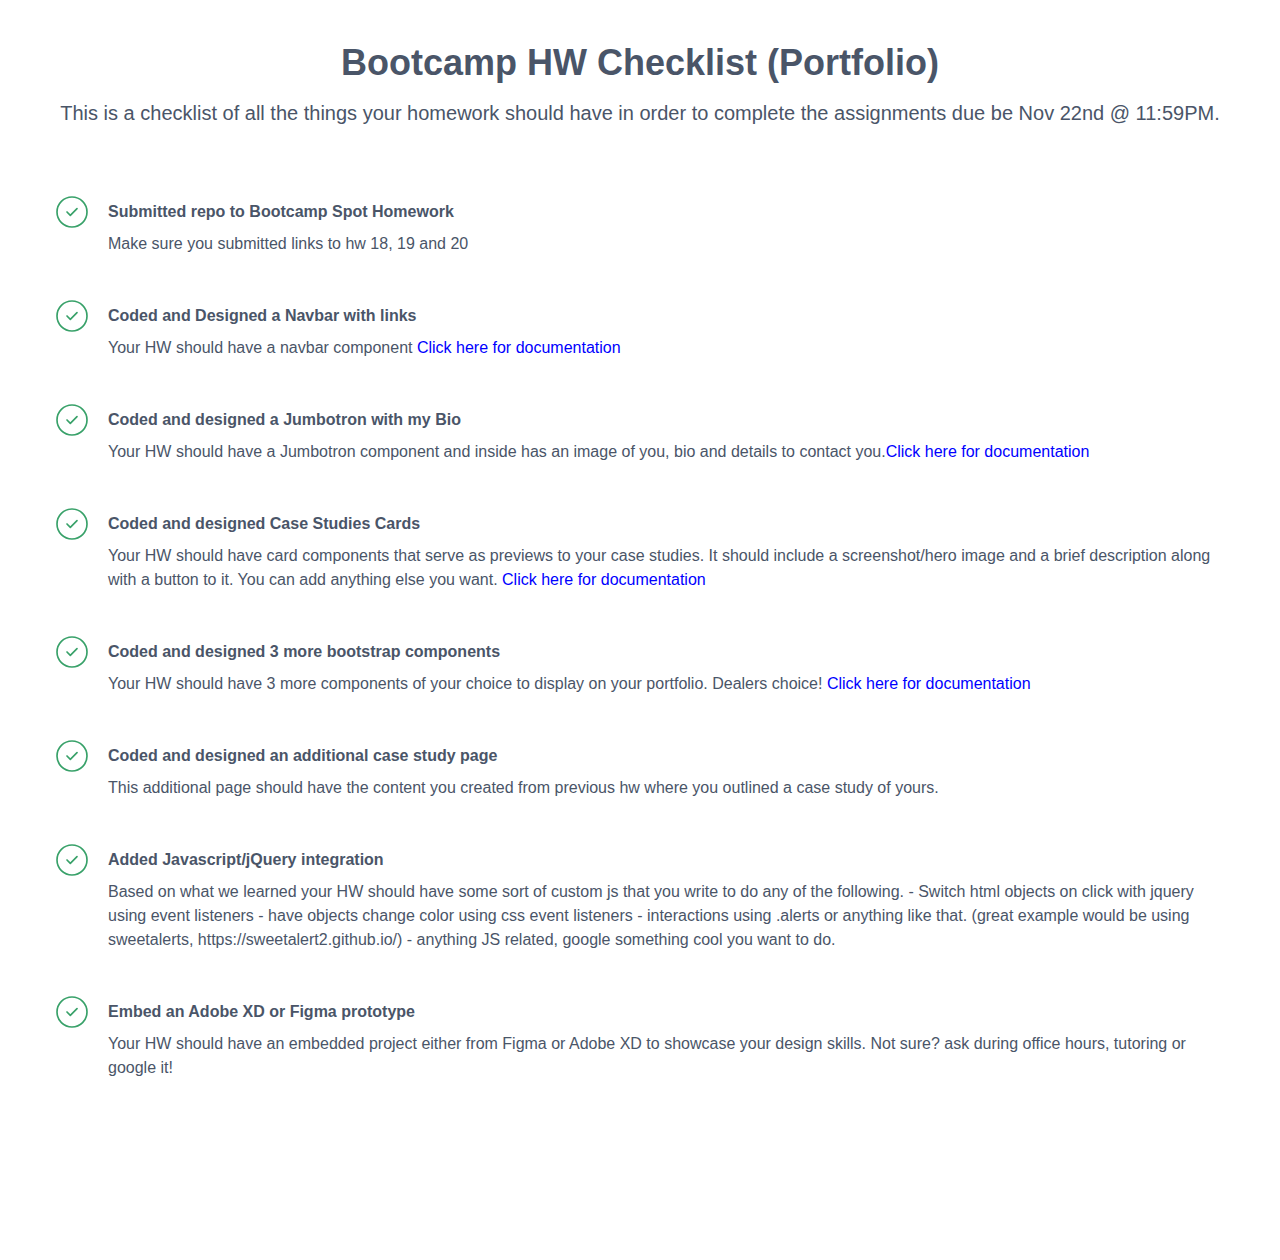
==== commit 5c320457: "added analytics" ====
--- a/index.html
+++ b/index.html
@@ -1,18 +1,13 @@
-<!doctype html>
-<html lang="en">
-  <head>
-    <!-- Required meta tags -->
-    <meta charset="utf-8">
-    <meta name="viewport" content="width=device-width, initial-scale=1">
+<!DOCTYPE html>
+          <html lang="en">
+          <head>
+              <meta charset="utf-8">
+              <meta http-equiv="X-UA-Compatible" content="IE=edge">
+              <meta name="viewport" content="width=device-width, initial-scale=1">
 
-    <!-- Bootstrap CSS -->
-    <!-- <link href="https://cdn.jsdelivr.net/npm/bootstrap@5.1.3/dist/css/bootstrap.min.css" rel="stylesheet" integrity="sha384-1BmE4kWBq78iYhFldvKuhfTAU6auU8tT94WrHftjDbrCEXSU1oBoqyl2QvZ6jIW3" crossorigin="anonymous"> -->
-    <link rel="stylesheet" href="css/styles.css">
-  
+              <title>Check List</title>
 
-    <title>Roberts Portfolio</title>
-
-    <!-- Global site tag (gtag.js) - Google Analytics -->
+              <!-- Global site tag (gtag.js) - Google Analytics -->
 <script async src="https://www.googletagmanager.com/gtag/js?id=G-91B5QVGY27"></script>
 <script>
   window.dataLayer = window.dataLayer || [];
@@ -21,99 +16,83 @@
 
   gtag('config', 'G-91B5QVGY27');
 </script>
-  </head>
-  <body>
-    <nav class="navbar navbar-expand-lg navbar-light" style="background-color: #a00a07; color: white;">
-      <div class="container-fluid">
-        <a class="navbar-brand" href="#">Robert's Portfolio</a>
-        <button class="navbar-toggler" type="button" data-bs-toggle="collapse" data-bs-target="#navbarSupportedContent" aria-controls="navbarSupportedContent" aria-expanded="false" aria-label="Toggle navigation">
-          <span class="navbar-toggler-icon"></span>
-        </button>
-        <div class="collapse navbar-collapse" id="navbarSupportedContent">
-          <ul class="navbar-nav me-auto mb-2 mb-lg-0">
-            <li class="nav-item">
-              <a class="nav-link active" aria-current="page" href="#">Home</a>
-            </li>
-            <li class="nav-item">
-              <a class="nav-link" aria-current="page" href="#">About Me</a>
-            </li>
-            <li class="nav-item">
-              <a class="nav-link" href="#">Figma Community</a>
-            </li>
-         
-          </ul>
-        
-        </div>
-      </div>
-    </nav>
 
-    <div class="container">
-      <div class="row">
-        <div class="mt-4 p-5 rounded" id="jumbotron">
-          <h1 class="display-4">Welcome to my Portfolio</h1>
-          <p class="lead">This is a simple hero unit, a simple jumbotron-style component for calling extra attention to featured content or information.</p>
-          <hr class="my-4">
-          <p>It uses utility classes for typography and spacing to space content out within the larger container.</p>
-          <p class="lead">
-            <a class="btn btn-secondary " href="#" role="button">Contact me</a>
-          </p>
-        </div>
-      </div>
-    </div>
+              <!-- Styles -->
+              <style>
+              .custom-label input:checked+svg[data-v-4a88cc40],.custom-label input:checked+svg[data-v-7f64a58b],.custom-label input:checked+svg[data-v-179f8e9e],.custom-label input:checked+svg[data-v-69152ee1]{display:block!important}html{height:100%}body{min-height:100%;padding:0;position:relative}body:after{content:"";display:block}#app{font-family:Avenir,Helvetica,Arial,sans-serif;-webkit-font-smoothing:antialiased;-moz-osx-font-smoothing:grayscale;color:#2c3e50}.moving-card{opacity:.5;background:#f7fafc;border:1px solid #4299e1}.toggle__dot{top:-.25rem;left:-.25rem;transition:all .3s ease-in-out}input:checked~.toggle__dot{transform:translateX(100%);background-color:#47bb78}
 
-<section class="casestudies">
-<div class="container">
-  <div class="row">
+/*! normalize.css v8.0.1 | MIT License | github.com/necolas/normalize.css */html{line-height:1.15;-webkit-text-size-adjust:100%}body{margin:0}a{background-color:transparent}strong{font-weight:bolder}button,input,textarea{font-family:inherit;font-size:100%;line-height:1.15;margin:0}button,input{overflow:visible}button{text-transform:none}[type=button],button{-webkit-appearance:button}[type=button]::-moz-focus-inner,button::-moz-focus-inner{border-style:none;padding:0}[type=button]:-moz-focusring,button:-moz-focusring{outline:1px dotted ButtonText}textarea{overflow:auto}[type=checkbox]{box-sizing:border-box;padding:0}[hidden],template{display:none}p{margin:0}button{background-color:transparent;background-image:none;padding:0}button:focus{outline:1px dotted;outline:5px auto -webkit-focus-ring-color}ul{list-style:none;margin:0;padding:0}html{font-family:system-ui,-apple-system,BlinkMacSystemFont,Segoe UI,Roboto,Helvetica Neue,Arial,Noto Sans,sans-serif,Apple Color Emoji,Segoe UI Emoji,Segoe UI Symbol,Noto Color Emoji;line-height:1.5}*,:after,:before{box-sizing:border-box;border-width:0;border-style:solid;border-color:#e2e8f0}textarea{resize:vertical}input::placeholder,textarea::placeholder{color:#a0aec0}button{cursor:pointer}a{color:inherit;text-decoration:inherit}button,input,textarea{padding:0;line-height:inherit;color:inherit}svg{display:block;vertical-align:middle}.container{width:100%}@media (min-width:640px){.container{max-width:640px}}@media (min-width:768px){.container{max-width:768px}}@media (min-width:1024px){.container{max-width:1024px}}@media (min-width:1280px){.container{max-width:1280px}}.bg-white{background-color:#fff}.bg-gray-100{background-color:#f7fafc}.bg-gray-400{background-color:#cbd5e0}.bg-red-100{background-color:#fff5f5}.bg-green-500{background-color:#48bb78}.hover\:bg-white:hover{background-color:#fff}.border-gray-400{border-color:#cbd5e0}.border-red-400{border-color:#fc8181}.border-green-500{border-color:#48bb78}.rounded-lg{border-radius:.5rem}.rounded-full{border-radius:9999px}.border-2{border-width:2px}.border{border-width:1px}.cursor-pointer{cursor:pointer}.cursor-move{cursor:move}.block{display:block}.inline-block{display:inline-block}.flex{display:flex}.hidden{display:none}.flex-col{flex-direction:column}.items-start{align-items:flex-start}.items-center{align-items:center}.self-start{align-self:flex-start}.self-center{align-self:center}.justify-end{justify-content:flex-end}.justify-center{justify-content:center}.justify-between{justify-content:space-between}.flex-1{flex:1 1 0%}.font-medium{font-weight:500}.font-semibold{font-weight:600}.h-4{height:1rem}.h-6{height:1.5rem}.h-screen{height:100vh}.text-sm{font-size:.875rem}.text-xl{font-size:1.25rem}.text-2xl{font-size:1.5rem}.text-3xl{font-size:1.875rem}.text-5xl{font-size:3rem}.leading-none{line-height:1}.m-1{margin:.25rem}.mx-1{margin-left:.25rem;margin-right:.25rem}.mx-2{margin-left:.5rem;margin-right:.5rem}.my-20{margin-top:5rem;margin-bottom:5rem}.mx-auto{margin-left:auto;margin-right:auto}.mt-0{margin-top:0}.mt-2{margin-top:.5rem}.mr-2{margin-right:.5rem}.mb-2{margin-bottom:.5rem}.ml-2{margin-left:.5rem}.mr-4{margin-right:1rem}.mt-5{margin-top:1.25rem}.mr-5{margin-right:1.25rem}.mb-5{margin-bottom:1.25rem}.ml-5{margin-left:1.25rem}.mb-6{margin-bottom:1.5rem}.mt-8{margin-top:2rem}.mb-8{margin-bottom:2rem}.mt-10{margin-top:2.5rem}.mt-20{margin-top:5rem}.-ml-1{margin-left:-.25rem}.p-1{padding:.25rem}.p-2{padding:.5rem}.p-3{padding:.75rem}.p-4{padding:1rem}.p-5{padding:1.25rem}.px-4{padding-left:1rem;padding-right:1rem}.py-5{padding-top:1.25rem;padding-bottom:1.25rem}.px-6{padding-left:1.5rem;padding-right:1.5rem}.pt-2{padding-top:.5rem}.pb-40{padding-bottom:10rem}.pointer-events-none{pointer-events:none}.absolute{position:absolute}.relative{position:relative}.bottom-0{bottom:0}.left-0{left:0}.shadow{box-shadow:0 1px 3px 0 rgba(0,0,0,.1),0 1px 2px 0 rgba(0,0,0,.06)}.shadow-inner{box-shadow:inset 0 2px 4px 0 rgba(0,0,0,.06)}.text-center{text-align:center}.text-white{color:#fff}.text-gray-500{color:#a0aec0}.text-gray-600{color:#718096}.text-gray-700{color:#4a5568}.text-red-400{color:#fc8181}.text-red-500{color:#f56565}.text-red-600{color:#e53e3e}.text-green-600{color:#38a169}.text-green-700{color:#2f855a}.hover\:text-green-500:hover{color:#48bb78}.underline{text-decoration:underline}.antialiased{-webkit-font-smoothing:antialiased;-moz-osx-font-smoothing:grayscale}.select-none{user-select:none}.w-4{width:1rem}.w-6{width:1.5rem}.w-8{width:2rem}.w-10{width:2.5rem}.w-full{width:100%}.transform{--transform-translate-x:0;--transform-translate-y:0;--transform-rotate:0;--transform-skew-x:0;--transform-skew-y:0;--transform-scale-x:1;--transform-scale-y:1;transform:translateX(var(--transform-translate-x)) translateY(var(--transform-translate-y)) rotate(var(--transform-rotate)) skewX(var(--transform-skew-x)) skewY(var(--transform-skew-y)) scaleX(var(--transform-scale-x)) scaleY(var(--transform-scale-y))}.transition{transition-property:background-color,border-color,color,fill,stroke,opacity,box-shadow,transform}.ease-in-out{transition-timing-function:cubic-bezier(.4,0,.2,1)}@media (min-width:768px){.md\:text-xl{font-size:1.25rem}.md\:text-4xl{font-size:2.25rem}.md\:mb-6{margin-bottom:1.5rem}.md\:px-8{padding-left:2rem;padding-right:2rem}}
+        #rootapp {
+                  font-family: Avenir, Helvetica, Arial, sans-serif;
+                  -webkit-font-smoothing: antialiased;
+                  -moz-osx-font-smoothing: grayscale;
+                  color: #2c3e50;
+                  line-height: 1.5;
+              }
+        </style>
+          </head>
+          <body class="antialiased leading-none">
+          <div id="rootapp">
+              <div class="container flex flex-col justify-between px-4 pb-40 mx-auto md:px-8">
+                  <div class="flex flex-col flex-1"><div data-v-60d9310b="" class="flex justify-between py-5 rounded-lg md:mb-6" style=""><div data-v-60d9310b="" class="flex flex-1 pt-2"><div data-v-60d9310b="" class="flex flex-col flex-1"><p data-v-60d9310b="" class="mt-2 text-2xl font-semibold text-center text-gray-700 md:text-4xl"> Bootcamp HW Checklist (Portfolio) </p><!----><div data-v-60d9310b="" class="mt-2 font-medium text-center text-gray-700 md:text-xl"> This is a checklist of all the things your homework should have in order to complete the assignments due be Nov 22nd @ 11:59PM. </div><!----></div></div></div><ul><li data-v-af826af0="" class="flex justify-between p-5 rounded-lg"><div data-v-af826af0="" class="flex flex-1"><svg data-v-af826af0="" fill="none" stroke-linecap="round" stroke-linejoin="round" stroke-width="1" stroke="currentColor" viewBox="0 0 24 24" onclick="change2Inactive(this)" class="self-start w-10 mr-4 text-green-600 cursor-pointer"> &gt; <path data-v-af826af0="" d="M9 12l2 2 4-4m6 2a9 9 0 11-18 0 9 9 0 0118 0z"></path></svg><svg data-v-af826af0="" viewBox="0 0 20 20" fill="currentColor" onclick="change2Active(this)" class="self-start w-10 mr-4 text-green-600 cursor-pointer hidden" > &gt; <path data-v-af826af0="" fill-rule="evenodd" d="M10 18a8 8 0 100-16 8 8 0 000 16zm3.707-9.293a1 1 0 00-1.414-1.414L9 10.586 7.707 9.293a1 1 0 00-1.414 1.414l2 2a1 1 0 001.414 0l4-4z" clip-rule="evenodd"></path></svg><div data-v-af826af0="" class="flex flex-col flex-1"><p data-v-af826af0="" class="mt-2 font-semibold text-gray-700"> Submitted repo to Bootcamp Spot Homework </p><div data-v-af826af0="" class="mt-2 text-gray-700">Make sure you submitted links to hw 18, 19 and 20</div></div></div></li><li data-v-af826af0="" class="flex justify-between p-5 rounded-lg"><div data-v-af826af0="" class="flex flex-1"><svg data-v-af826af0="" fill="none" stroke-linecap="round" stroke-linejoin="round" stroke-width="1" stroke="currentColor" viewBox="0 0 24 24" onclick="change2Inactive(this)" class="self-start w-10 mr-4 text-green-600 cursor-pointer"> &gt; <path data-v-af826af0="" d="M9 12l2 2 4-4m6 2a9 9 0 11-18 0 9 9 0 0118 0z"></path></svg><svg data-v-af826af0="" viewBox="0 0 20 20" fill="currentColor" onclick="change2Active(this)" class="self-start w-10 mr-4 text-green-600 cursor-pointer hidden" > &gt; <path data-v-af826af0="" fill-rule="evenodd" d="M10 18a8 8 0 100-16 8 8 0 000 16zm3.707-9.293a1 1 0 00-1.414-1.414L9 10.586 7.707 9.293a1 1 0 00-1.414 1.414l2 2a1 1 0 001.414 0l4-4z" clip-rule="evenodd"></path></svg><div data-v-af826af0="" class="flex flex-col flex-1"><p data-v-af826af0="" class="mt-2 font-semibold text-gray-700"> Coded and Designed a Navbar with links </p><div data-v-af826af0="" class="mt-2 text-gray-700">Your HW should have a navbar component 
+<a style="color: blue;" href="https://getbootstrap.com/docs/5.1/components/navbar/">Click here for documentation</a></div></div></div></li><li data-v-af826af0="" class="flex justify-between p-5 rounded-lg"><div data-v-af826af0="" class="flex flex-1"><svg data-v-af826af0="" fill="none" stroke-linecap="round" stroke-linejoin="round" stroke-width="1" stroke="currentColor" viewBox="0 0 24 24" onclick="change2Inactive(this)" class="self-start w-10 mr-4 text-green-600 cursor-pointer"> &gt; <path data-v-af826af0="" d="M9 12l2 2 4-4m6 2a9 9 0 11-18 0 9 9 0 0118 0z"></path></svg><svg data-v-af826af0="" viewBox="0 0 20 20" fill="currentColor" onclick="change2Active(this)" class="self-start w-10 mr-4 text-green-600 cursor-pointer hidden" > &gt; <path data-v-af826af0="" fill-rule="evenodd" d="M10 18a8 8 0 100-16 8 8 0 000 16zm3.707-9.293a1 1 0 00-1.414-1.414L9 10.586 7.707 9.293a1 1 0 00-1.414 1.414l2 2a1 1 0 001.414 0l4-4z" clip-rule="evenodd"></path></svg><div data-v-af826af0="" class="flex flex-col flex-1"><p data-v-af826af0="" class="mt-2 font-semibold text-gray-700"> Coded and designed a Jumbotron with my Bio </p><div data-v-af826af0="" class="mt-2 text-gray-700">Your HW should have a Jumbotron component and inside has an image of you, bio and details to contact you.<a style="color: blue;" href="https://www.w3schools.com/bootstrap5/bootstrap_jumbotron.php">Click here for documentation</a> </div></div></div></li><li data-v-af826af0="" class="flex justify-between p-5 rounded-lg"><div data-v-af826af0="" class="flex flex-1"><svg data-v-af826af0="" fill="none" stroke-linecap="round" stroke-linejoin="round" stroke-width="1" stroke="currentColor" viewBox="0 0 24 24" onclick="change2Inactive(this)" class="self-start w-10 mr-4 text-green-600 cursor-pointer"> &gt; <path data-v-af826af0="" d="M9 12l2 2 4-4m6 2a9 9 0 11-18 0 9 9 0 0118 0z"></path></svg><svg data-v-af826af0="" viewBox="0 0 20 20" fill="currentColor" onclick="change2Active(this)" class="self-start w-10 mr-4 text-green-600 cursor-pointer hidden" > &gt; <path data-v-af826af0="" fill-rule="evenodd" d="M10 18a8 8 0 100-16 8 8 0 000 16zm3.707-9.293a1 1 0 00-1.414-1.414L9 10.586 7.707 9.293a1 1 0 00-1.414 1.414l2 2a1 1 0 001.414 0l4-4z" clip-rule="evenodd"></path></svg><div data-v-af826af0="" class="flex flex-col flex-1"><p data-v-af826af0="" class="mt-2 font-semibold text-gray-700"> Coded and designed Case Studies Cards </p><div data-v-af826af0="" class="mt-2 text-gray-700">Your HW should have card components that serve as previews to your case studies. It should include a screenshot/hero image and a brief description along with a button to it. You can add anything else you want. <a style="color: blue;" href="https://getbootstrap.com/docs/5.1/components/card/navbar/">Click here for documentation</a></div></div></div></li><li data-v-af826af0="" class="flex justify-between p-5 rounded-lg"><div data-v-af826af0="" class="flex flex-1"><svg data-v-af826af0="" fill="none" stroke-linecap="round" stroke-linejoin="round" stroke-width="1" stroke="currentColor" viewBox="0 0 24 24" onclick="change2Inactive(this)" class="self-start w-10 mr-4 text-green-600 cursor-pointer"> &gt; <path data-v-af826af0="" d="M9 12l2 2 4-4m6 2a9 9 0 11-18 0 9 9 0 0118 0z"></path></svg><svg data-v-af826af0="" viewBox="0 0 20 20" fill="currentColor" onclick="change2Active(this)" class="self-start w-10 mr-4 text-green-600 cursor-pointer hidden" > &gt; <path data-v-af826af0="" fill-rule="evenodd" d="M10 18a8 8 0 100-16 8 8 0 000 16zm3.707-9.293a1 1 0 00-1.414-1.414L9 10.586 7.707 9.293a1 1 0 00-1.414 1.414l2 2a1 1 0 001.414 0l4-4z" clip-rule="evenodd"></path></svg><div data-v-af826af0="" class="flex flex-col flex-1"><p data-v-af826af0="" class="mt-2 font-semibold text-gray-700"> Coded and designed 3 more bootstrap components </p><div data-v-af826af0="" class="mt-2 text-gray-700">Your HW should have 3 more components of your choice to display on your portfolio. Dealers choice! <a style="color: blue;" href="https://getbootstrap.com/docs/5.1/getting-started/introduction/">Click here for documentation</a></div></div></div></li><li data-v-af826af0="" class="flex justify-between p-5 rounded-lg"><div data-v-af826af0="" class="flex flex-1"><svg data-v-af826af0="" fill="none" stroke-linecap="round" stroke-linejoin="round" stroke-width="1" stroke="currentColor" viewBox="0 0 24 24" onclick="change2Inactive(this)" class="self-start w-10 mr-4 text-green-600 cursor-pointer"> &gt; <path data-v-af826af0="" d="M9 12l2 2 4-4m6 2a9 9 0 11-18 0 9 9 0 0118 0z"></path></svg><svg data-v-af826af0="" viewBox="0 0 20 20" fill="currentColor" onclick="change2Active(this)" class="self-start w-10 mr-4 text-green-600 cursor-pointer hidden" > &gt; <path data-v-af826af0="" fill-rule="evenodd" d="M10 18a8 8 0 100-16 8 8 0 000 16zm3.707-9.293a1 1 0 00-1.414-1.414L9 10.586 7.707 9.293a1 1 0 00-1.414 1.414l2 2a1 1 0 001.414 0l4-4z" clip-rule="evenodd"></path></svg><div data-v-af826af0="" class="flex flex-col flex-1"><p data-v-af826af0="" class="mt-2 font-semibold text-gray-700"> Coded and designed an additional case study page </p><div data-v-af826af0="" class="mt-2 text-gray-700">This additional page should have the content you created from previous hw where you outlined a case study of yours.</div></div></div></li><li data-v-af826af0="" class="flex justify-between p-5 rounded-lg"><div data-v-af826af0="" class="flex flex-1"><svg data-v-af826af0="" fill="none" stroke-linecap="round" stroke-linejoin="round" stroke-width="1" stroke="currentColor" viewBox="0 0 24 24" onclick="change2Inactive(this)" class="self-start w-10 mr-4 text-green-600 cursor-pointer"> &gt; <path data-v-af826af0="" d="M9 12l2 2 4-4m6 2a9 9 0 11-18 0 9 9 0 0118 0z"></path></svg><svg data-v-af826af0="" viewBox="0 0 20 20" fill="currentColor" onclick="change2Active(this)" class="self-start w-10 mr-4 text-green-600 cursor-pointer hidden" > &gt; <path data-v-af826af0="" fill-rule="evenodd" d="M10 18a8 8 0 100-16 8 8 0 000 16zm3.707-9.293a1 1 0 00-1.414-1.414L9 10.586 7.707 9.293a1 1 0 00-1.414 1.414l2 2a1 1 0 001.414 0l4-4z" clip-rule="evenodd"></path></svg><div data-v-af826af0="" class="flex flex-col flex-1"><p data-v-af826af0="" class="mt-2 font-semibold text-gray-700"> Added Javascript/jQuery integration </p><div data-v-af826af0="" class="mt-2 text-gray-700">Based on what we learned your HW should have some sort of custom js that you write to do any of the following.
+- Switch html objects on click with jquery using event listeners
+- have objects change color using css event listeners
+- interactions using .alerts or anything like that. (great example would be using sweetalerts, https://sweetalert2.github.io/) 
+- anything JS related, google something cool you want to do.</div></div></div></li><li data-v-af826af0="" class="flex justify-between p-5 rounded-lg"><div data-v-af826af0="" class="flex flex-1"><svg data-v-af826af0="" fill="none" stroke-linecap="round" stroke-linejoin="round" stroke-width="1" stroke="currentColor" viewBox="0 0 24 24" onclick="change2Inactive(this)" class="self-start w-10 mr-4 text-green-600 cursor-pointer"> &gt; <path data-v-af826af0="" d="M9 12l2 2 4-4m6 2a9 9 0 11-18 0 9 9 0 0118 0z"></path></svg><svg data-v-af826af0="" viewBox="0 0 20 20" fill="currentColor" onclick="change2Active(this)" class="self-start w-10 mr-4 text-green-600 cursor-pointer hidden" > &gt; <path data-v-af826af0="" fill-rule="evenodd" d="M10 18a8 8 0 100-16 8 8 0 000 16zm3.707-9.293a1 1 0 00-1.414-1.414L9 10.586 7.707 9.293a1 1 0 00-1.414 1.414l2 2a1 1 0 001.414 0l4-4z" clip-rule="evenodd"></path></svg><div data-v-af826af0="" class="flex flex-col flex-1"><p data-v-af826af0="" class="mt-2 font-semibold text-gray-700"> Embed an Adobe XD or Figma prototype </p><div data-v-af826af0="" class="mt-2 text-gray-700">Your HW should have an embedded project either from Figma or Adobe XD to showcase your design skills. Not sure? ask during office hours, tutoring or google it!</div></div></div></li></ul></div></div>
 
-   <div class="col-xl-3">
-    <div class="card" style="width: 20rem;">
-      <img src="https://via.placeholder.com/200" class="card-img-top" alt="...">
-      <div class="card-body">
-        <h5 class="card-title">Case Study 1</h5>
-        <p class="card-text">Some quick example text to build on the card title and make up the bulk of the card's content.</p>
-        <a href="#" class="btn" id="custombtn">Go somewhere</a>
-      </div>
-    </div>
-   </div>
-   <div class="col-xl-3">
-    <div class="card" style="width: 20rem;">
-      <img src="https://via.placeholder.com/200" class="card-img-top" alt="...">
-      <div class="card-body">
-        <h5 class="card-title">Case Study 1</h5>
-        <p class="card-text">Some quick example text to build on the card title and make up the bulk of the card's content.</p>
-        <a href="#" class="btn" id="custombtn">Go somewhere</a>
-      </div>
-    </div>
-   </div>   <div class="col-xl-3">
-    <div class="card" style="width: 20rem;">
-      <img src="https://via.placeholder.com/200" class="card-img-top" alt="...">
-      <div class="card-body">
-        <h5 class="card-title">Case Study 1</h5>
-        <p class="card-text">Some quick example text to build on the card title and make up the bulk of the card's content.</p>
-        <a href="#" class="btn" id="custombtn">Go somewhere</a>
-      </div>
-    </div>
-   </div>   <div class="col-xl-3">
-    <div class="card" style="width: 20rem;">
-      <img src="https://via.placeholder.com/200" class="card-img-top" alt="...">
-      <div class="card-body">
-        <h5 class="card-title">Case Study 1</h5>
-        <p class="card-text">Some quick example text to build on the card title and make up the bulk of the card's content.</p>
-        <a href="#" class="btn" id="custombtn">Go somewhere</a>
-      </div>
-    </div>
-   </div>
-  </div>
-</div>
+</div><script> var id='0e349b15-1000-40f9-8ff4-12908e0bbd28';
+        function change2Inactive(el) {
+            el.classList.add("hidden");
+            el = el.nextElementSibling;
+            el.classList.remove("hidden");
+            saveState();
+        }
 
+        function change2Active(el) {
+            el.classList.add("hidden");
+            el = el.previousElementSibling;
+            el.classList.remove("hidden");
+            saveState();
+        }
 
+        function saveState() {
+            var states = [];
+            var list = document.getElementsByTagName("svg");
+            var list = Array.prototype.slice.call(list);
+            list.forEach((el) => {
+                states.push(el.classList.contains("hidden"));
+            });
+            localStorage.setItem(id, JSON.stringify(states));
+        }
 
-    </section>
+        function readState() {
+            var states = JSON.parse(localStorage.getItem(id));
+            if (states) {
+                var list = document.getElementsByTagName("svg");
+                var list = Array.prototype.slice.call(list);
+                var cnt = 0;
+                list.forEach((el) => {
+                    if (states[cnt]) el.classList.add("hidden");
+                    else el.classList.remove("hidden");
+                    cnt++;
+                });
+            }
+        }
 
-    <!-- Optional JavaScript; choose one of the two! -->
-
-    <!-- Option 1: Bootstrap Bundle with Popper -->
-    <script src="https://cdn.jsdelivr.net/npm/bootstrap@5.1.3/dist/js/bootstrap.bundle.min.js" integrity="sha384-ka7Sk0Gln4gmtz2MlQnikT1wXgYsOg+OMhuP+IlRH9sENBO0LRn5q+8nbTov4+1p" crossorigin="anonymous"></script>
-    <script src="js/script.js"></script>
-  </body>
-</html>
+        function changeState(el) {
+            id = el;
+            var list = document.getElementsByTagName("svg");
+            var list = Array.prototype.slice.call(list);
+            list.forEach((el) => {
+                if (el.dataset.id == id) {
+                    el.classList.add("hidden");
+                    el = document.querySelectorAll("[data-id-" + id + "]");
+                    el[0].classList.remove("hidden");
+                }
+            });
+        }
+        window.addEventListener("DOMContentLoaded", (event) => {
+            readState();
+        });
+      </script></body></html>